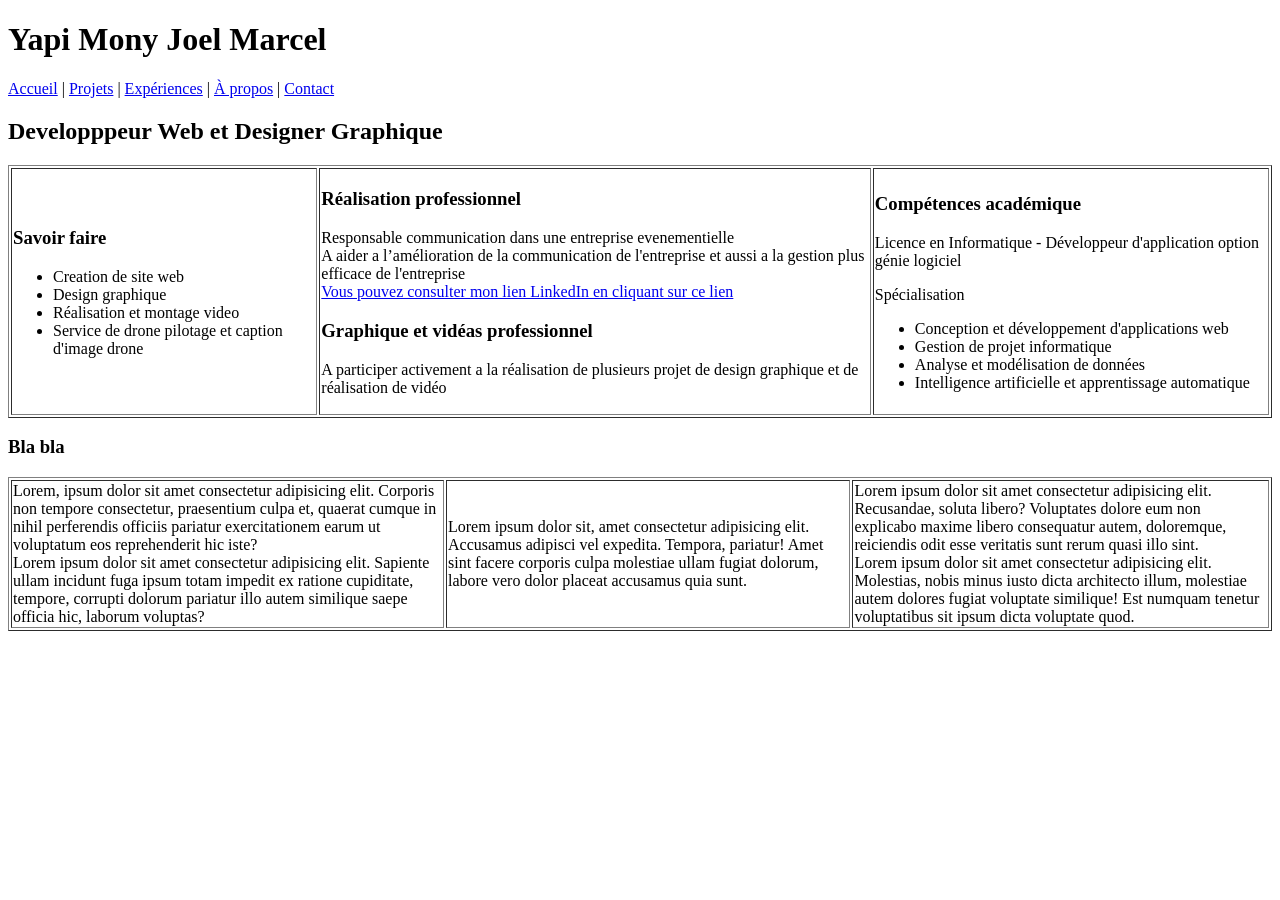
==== index.html @ 5813b019 "Add files via upload" ====
<!DOCTYPE html>
<html lang="en">
<head>
    <meta charset="UTF-8">
    <meta name="viewport" content="width=device-width, initial-scale=1.0">
    <title>Portfolio</title>
</head>
<body>

    <!-- En-tête du portfolio -->
    <header>
        <h1>Yapi Mony Joel Marcel</h1>
        <p> 
            <a href="index.html">Accueil</a> | 
            <a href="Projet.html">Projets</a> | 
            <a href="Expériences.html">Expériences</a> | 
            <a href="Apropos.html">À propos</a> | 
            <a href="Contact.html">Contact</a> 
        </p>
    </header>

    <!-- Section titre du poste -->
    <h2>
        Developppeur Web et Designer Graphique
    </h2>

    <!-- Section de présentation (Sous forme de tableau) --> 
     <table border="1" width="100%">
        <tr>
            <td>
                <h3>Savoir faire</h3>
                <ul>
                    <li>Creation de site web</li>
                    <li>Design graphique</li>
                    <li>Réalisation et montage video</li>
                    <li>Service de drone pilotage et caption d'image drone</li>
                </ul>
            </td>

            <td>
                <h3>Réalisation professionnel</h3>
                    <p>Responsable communication dans une entreprise evenementielle <br>
                    A aider a l’amélioration de la communication de l'entreprise et aussi a la gestion plus efficace de l'entreprise<br>
                    <a href="https://www.linkedin.com/in/yapi-mony-joel-marcel" target="_blank">Vous pouvez consulter mon lien LinkedIn en cliquant sur ce lien</a>
                    </p>
                <h3>Graphique et vidéas professionnel</h3>
                    <p>
                        A participer activement a la réalisation de plusieurs projet de design graphique et de réalisation de vidéo<br>
                    </p>
            </td>

            <td>
                <h3>Compétences académique</h3>
                <p>Licence en Informatique - Développeur d'application option génie logiciel</p>
                <p>Spécialisation</p> 

                <ul>
                    <li>Conception et développement d'applications web</li>
                    <li>Gestion de projet informatique</li>
                    <li>Analyse et modélisation de données</li>
                    <li>Intelligence artificielle et apprentissage automatique</li>
                </ul>
            </td>
        </tr>
     </table>

     <h3>Bla bla</h3>
     <table border="1" width="100%">
        <tr>
            <td>
                Lorem, ipsum dolor sit amet consectetur adipisicing elit. Corporis non tempore consectetur, praesentium culpa et, quaerat cumque in nihil perferendis officiis pariatur exercitationem earum ut voluptatum eos reprehenderit hic iste? 
                <br>
                Lorem ipsum dolor sit amet consectetur adipisicing elit. Sapiente ullam incidunt fuga ipsum totam impedit ex ratione cupiditate, tempore, corrupti dolorum pariatur illo autem similique saepe officia hic, laborum voluptas?
            </td>

            <td>
                Lorem ipsum dolor sit, amet consectetur adipisicing elit. Accusamus adipisci vel expedita. Tempora, pariatur! Amet sint facere corporis culpa molestiae ullam fugiat dolorum, labore vero dolor placeat accusamus quia sunt.
            </td>

            <td>
                Lorem ipsum dolor sit amet consectetur adipisicing elit. Recusandae, soluta libero? Voluptates dolore eum non explicabo maxime libero consequatur autem, doloremque, reiciendis odit esse veritatis sunt rerum quasi illo sint. 
                <br>
                Lorem ipsum dolor sit amet consectetur adipisicing elit. Molestias, nobis minus iusto dicta architecto illum, molestiae autem dolores fugiat voluptate similique! Est numquam tenetur voluptatibus sit ipsum dicta voluptate quod.
            </td>
        </tr>
     </table>
</body>
</html>
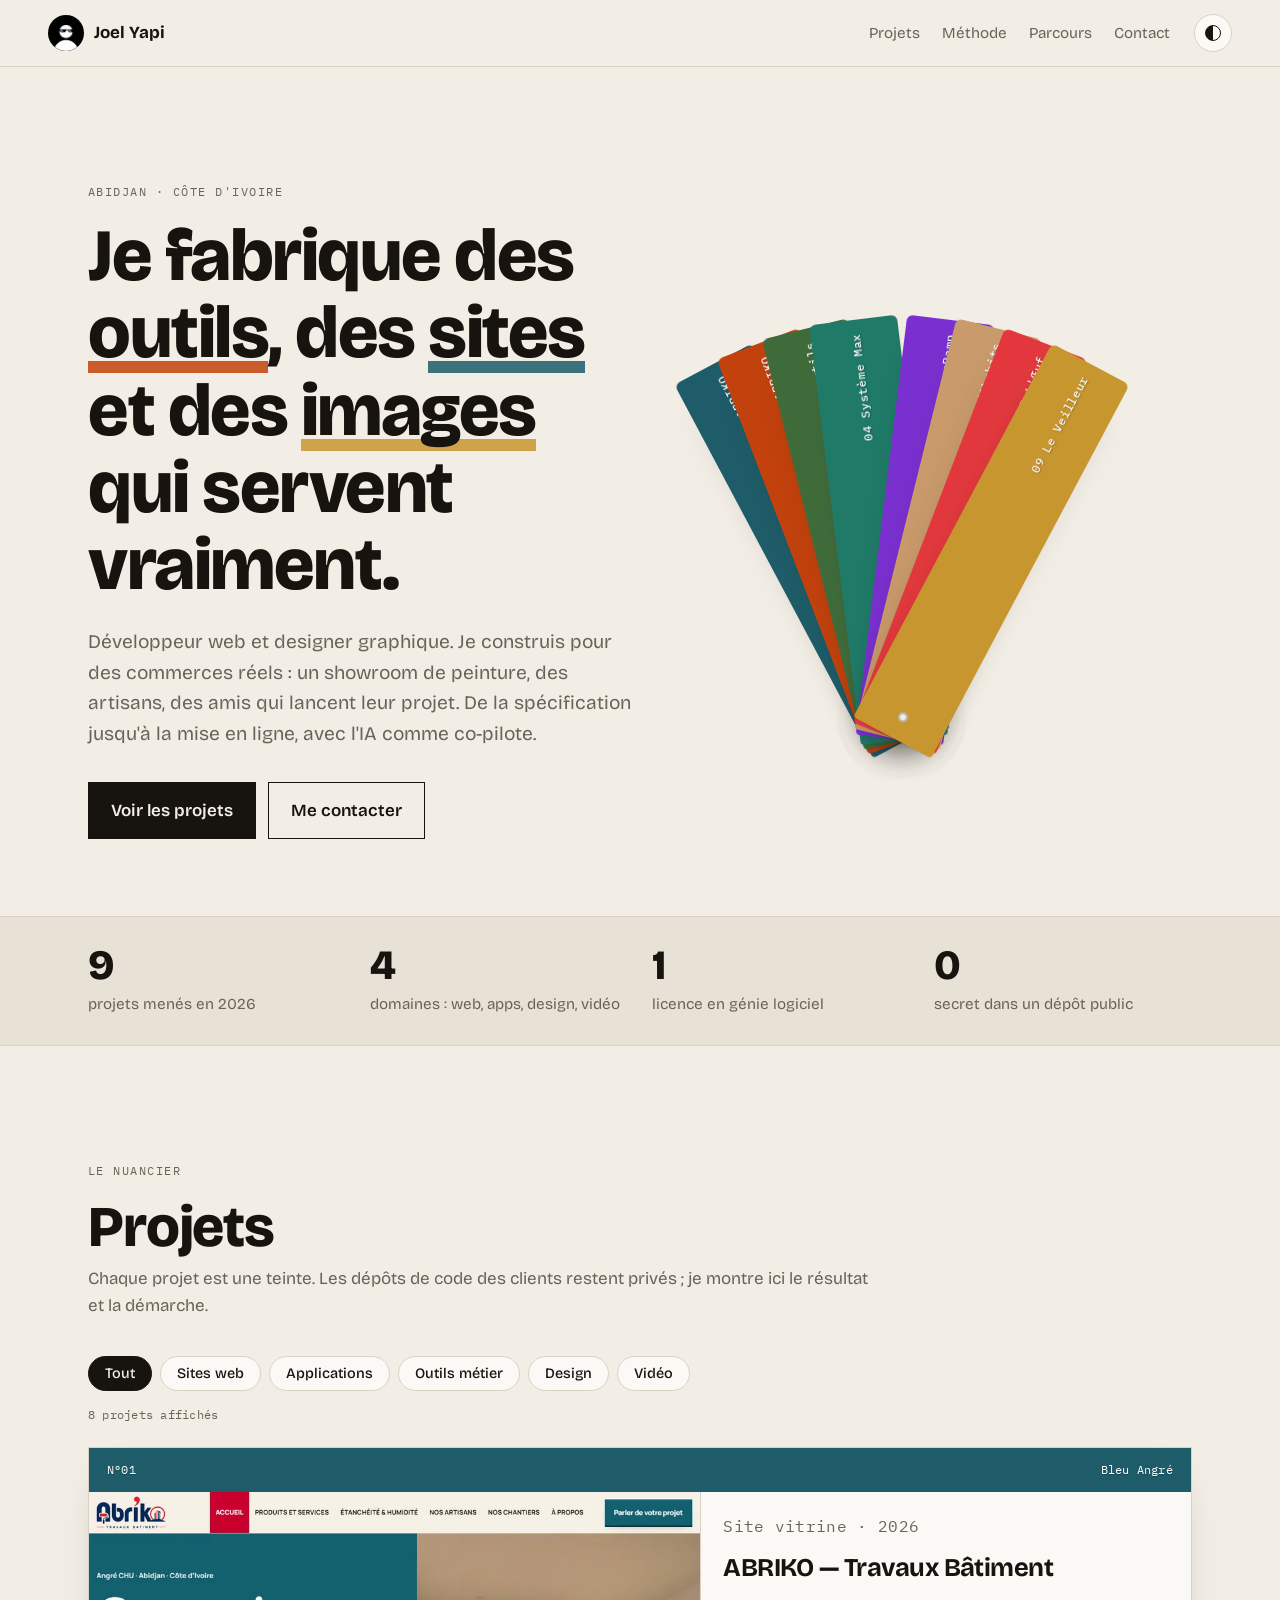
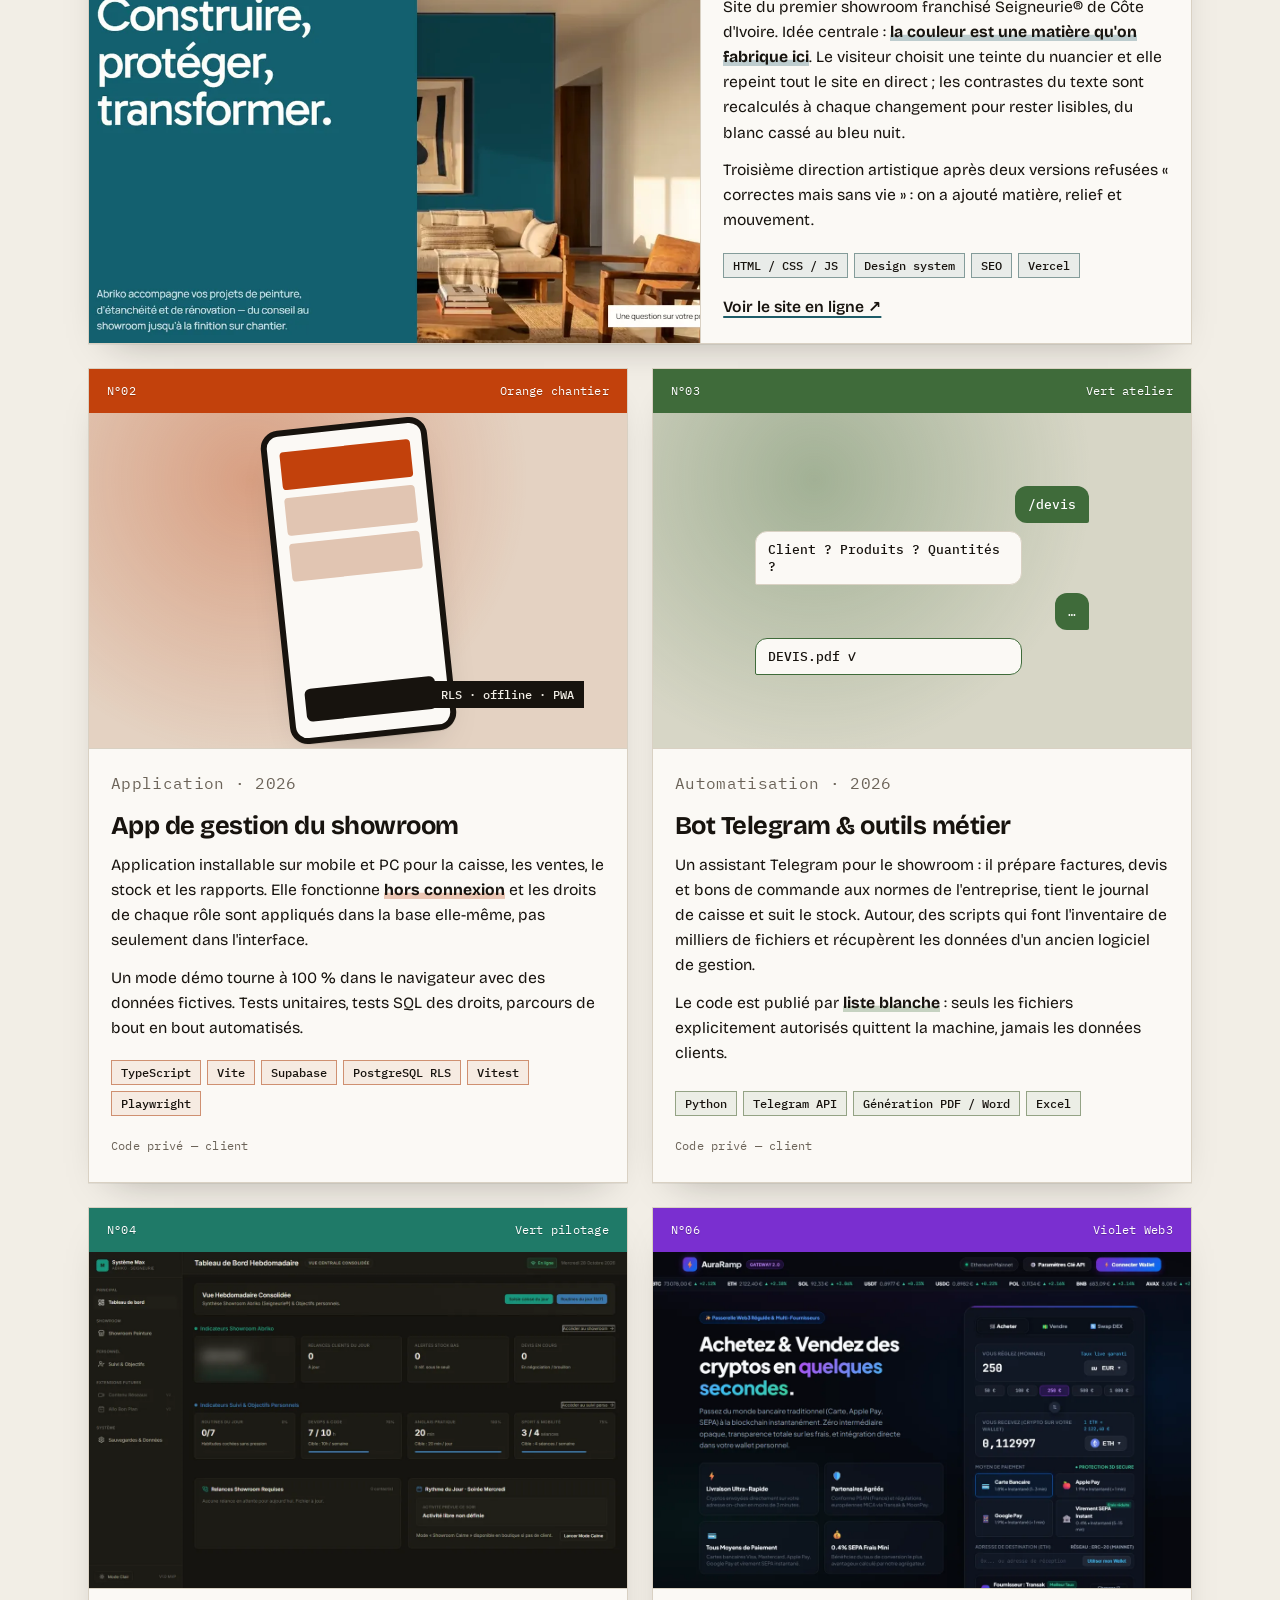
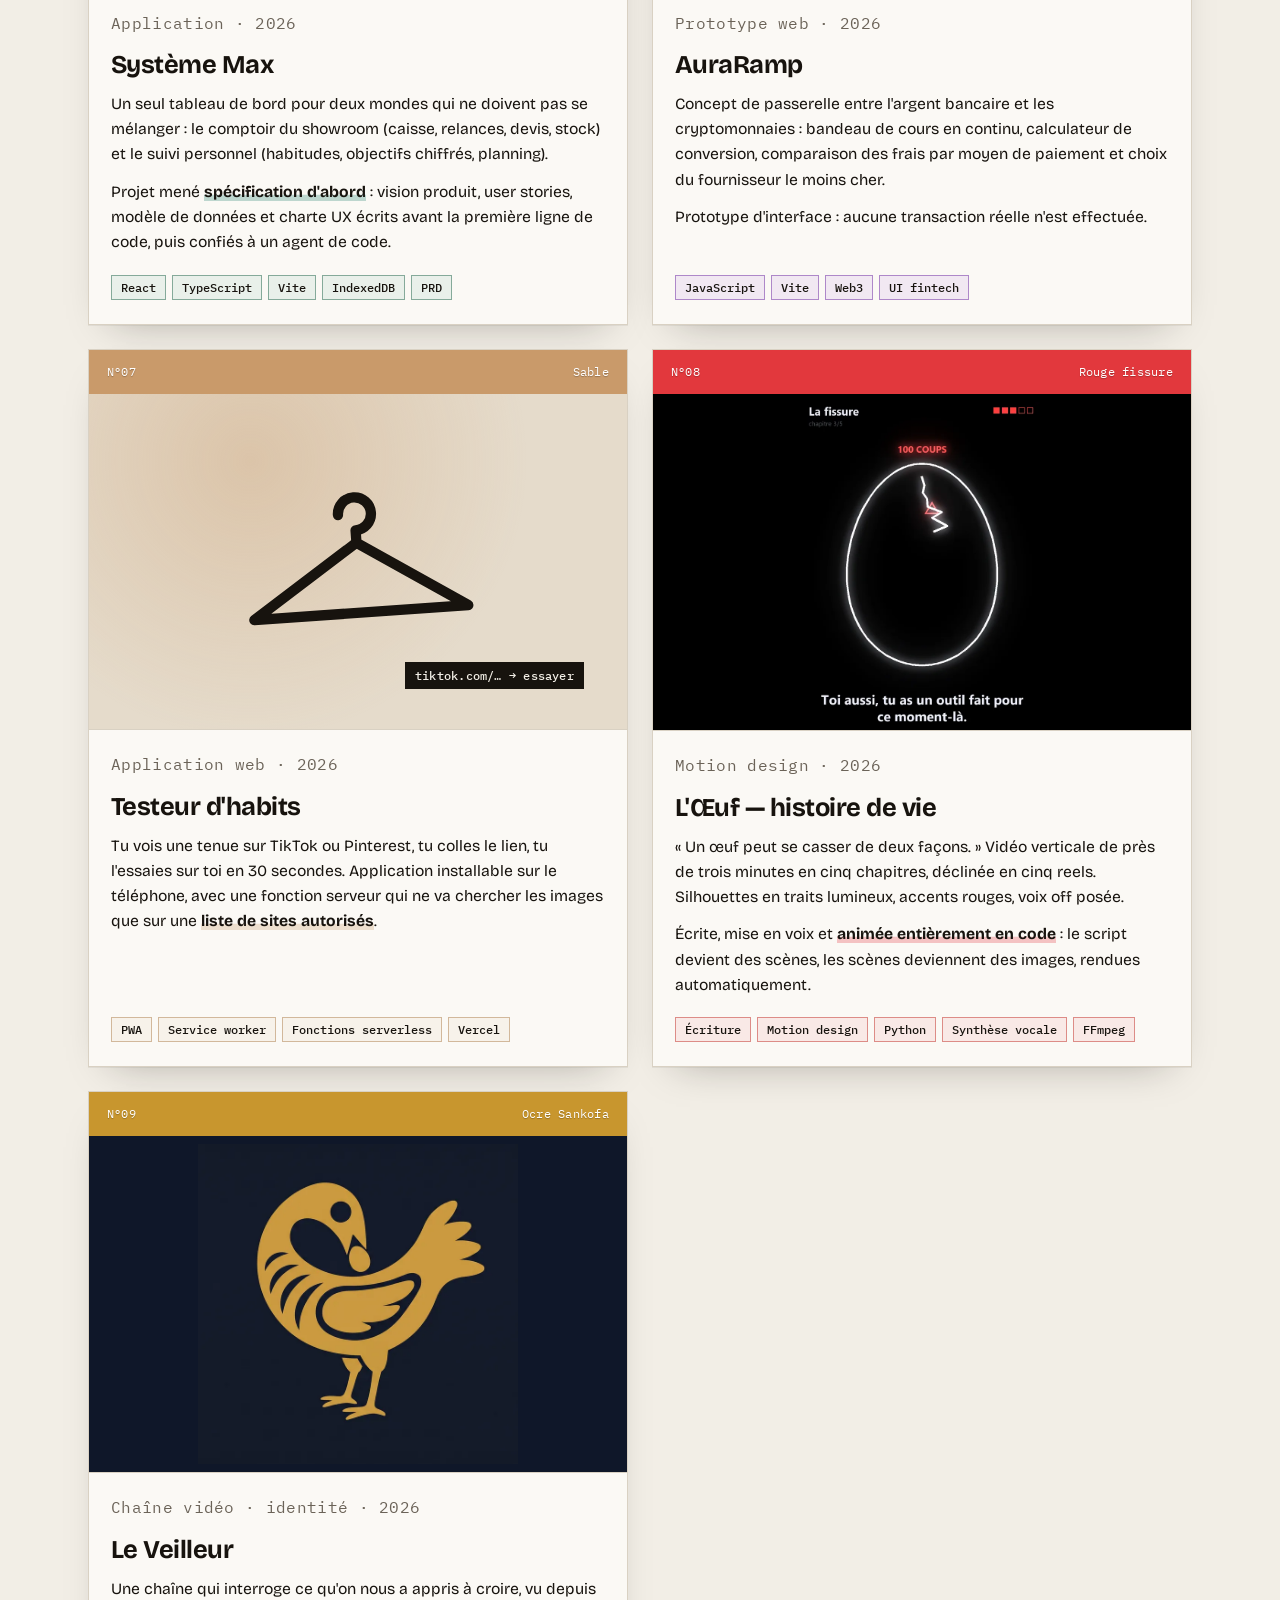
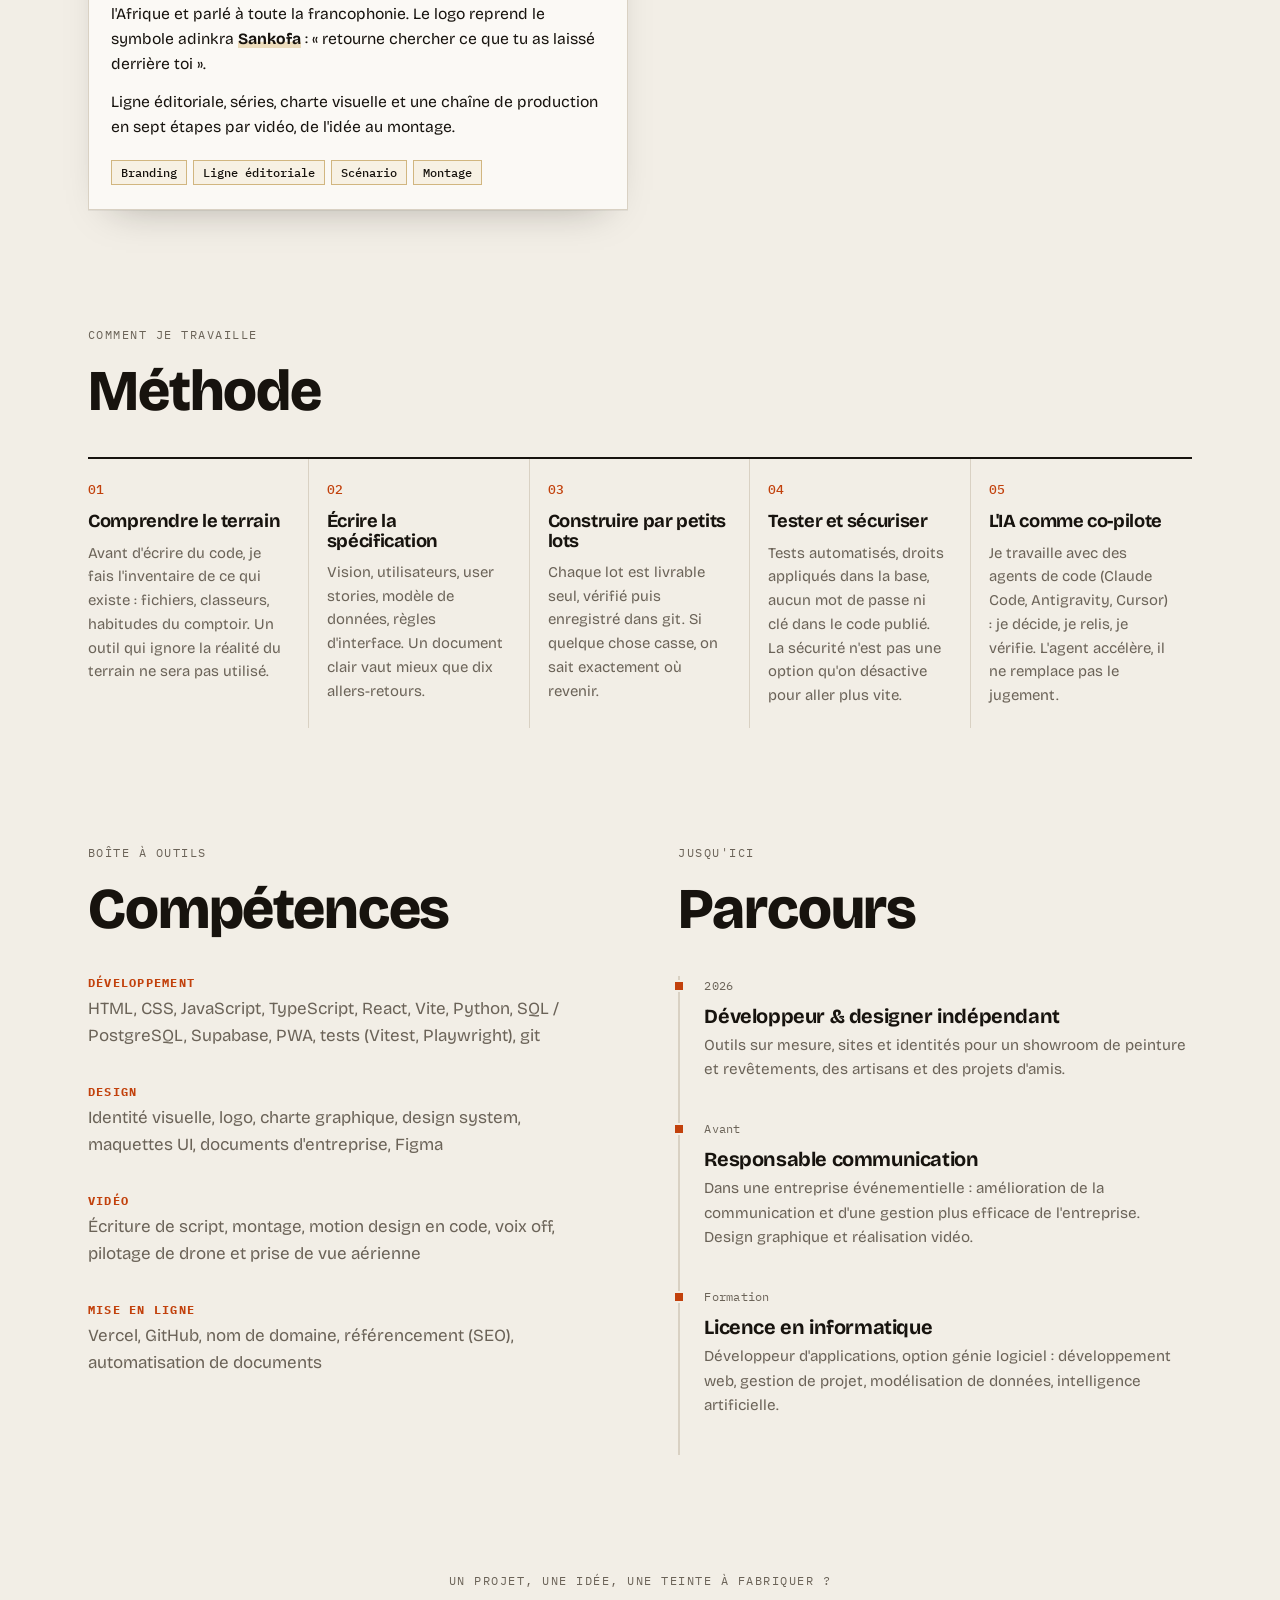
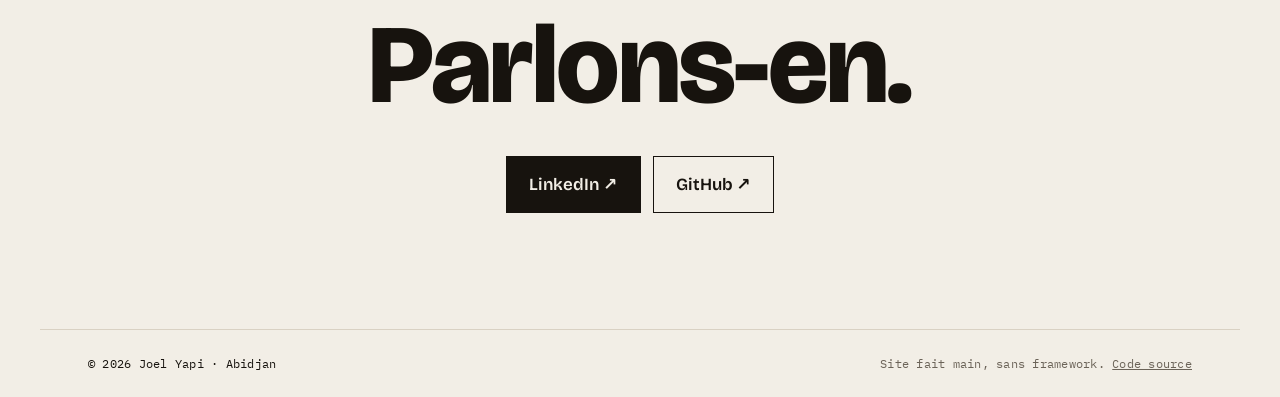
==== commit bbfe09cb: "Refonte du portfolio en nuancier de projets Remplace les cinq pages par un site d'une page : neuf pr" ====
--- a/index.html
+++ b/index.html
@@ -1,88 +1,313 @@
-<!DOCTYPE html>
-<html lang="en">
-<head>
-    <meta charset="UTF-8">
-    <meta name="viewport" content="width=device-width, initial-scale=1.0">
-    <title>Portfolio</title>
-</head>
-<body>
-
-    <!-- En-tête du portfolio -->
-    <header>
-        <h1>Yapi Mony Joel Marcel</h1>
-        <p> 
-            <a href="index.html">Accueil</a> | 
-            <a href="Projet.html">Projets</a> | 
-            <a href="Expériences.html">Expériences</a> | 
-            <a href="Apropos.html">À propos</a> | 
-            <a href="Contact.html">Contact</a> 
-        </p>
-    </header>
-
-    <!-- Section titre du poste -->
-    <h2>
-        Developppeur Web et Designer Graphique
-    </h2>
-
-    <!-- Section de présentation (Sous forme de tableau) --> 
-     <table border="1" width="100%">
-        <tr>
-            <td>
-                <h3>Savoir faire</h3>
-                <ul>
-                    <li>Creation de site web</li>
-                    <li>Design graphique</li>
-                    <li>Réalisation et montage video</li>
-                    <li>Service de drone pilotage et caption d'image drone</li>
-                </ul>
-            </td>
-
-            <td>
-                <h3>Réalisation professionnel</h3>
-                    <p>Responsable communication dans une entreprise evenementielle <br>
-                    A aider a l’amélioration de la communication de l'entreprise et aussi a la gestion plus efficace de l'entreprise<br>
-                    <a href="https://www.linkedin.com/in/yapi-mony-joel-marcel" target="_blank">Vous pouvez consulter mon lien LinkedIn en cliquant sur ce lien</a>
-                    </p>
-                <h3>Graphique et vidéas professionnel</h3>
-                    <p>
-                        A participer activement a la réalisation de plusieurs projet de design graphique et de réalisation de vidéo<br>
-                    </p>
-            </td>
-
-            <td>
-                <h3>Compétences académique</h3>
-                <p>Licence en Informatique - Développeur d'application option génie logiciel</p>
-                <p>Spécialisation</p> 
-
-                <ul>
-                    <li>Conception et développement d'applications web</li>
-                    <li>Gestion de projet informatique</li>
-                    <li>Analyse et modélisation de données</li>
-                    <li>Intelligence artificielle et apprentissage automatique</li>
-                </ul>
-            </td>
-        </tr>
-     </table>
-
-     <h3>Bla bla</h3>
-     <table border="1" width="100%">
-        <tr>
-            <td>
-                Lorem, ipsum dolor sit amet consectetur adipisicing elit. Corporis non tempore consectetur, praesentium culpa et, quaerat cumque in nihil perferendis officiis pariatur exercitationem earum ut voluptatum eos reprehenderit hic iste? 
-                <br>
-                Lorem ipsum dolor sit amet consectetur adipisicing elit. Sapiente ullam incidunt fuga ipsum totam impedit ex ratione cupiditate, tempore, corrupti dolorum pariatur illo autem similique saepe officia hic, laborum voluptas?
-            </td>
-
-            <td>
-                Lorem ipsum dolor sit, amet consectetur adipisicing elit. Accusamus adipisci vel expedita. Tempora, pariatur! Amet sint facere corporis culpa molestiae ullam fugiat dolorum, labore vero dolor placeat accusamus quia sunt.
-            </td>
-
-            <td>
-                Lorem ipsum dolor sit amet consectetur adipisicing elit. Recusandae, soluta libero? Voluptates dolore eum non explicabo maxime libero consequatur autem, doloremque, reiciendis odit esse veritatis sunt rerum quasi illo sint. 
-                <br>
-                Lorem ipsum dolor sit amet consectetur adipisicing elit. Molestias, nobis minus iusto dicta architecto illum, molestiae autem dolores fugiat voluptate similique! Est numquam tenetur voluptatibus sit ipsum dicta voluptate quod.
-            </td>
-        </tr>
-     </table>
-</body>
-</html>+<!doctype html>
+<html lang="fr">
+<head>
+<meta charset="utf-8">
+<meta name="viewport" content="width=device-width, initial-scale=1, viewport-fit=cover">
+<title>Joel Yapi — Développeur web & designer</title>
+<meta name="description" content="Portfolio de Joel Yapi, développeur web et designer graphique à Abidjan : sites, applications de gestion, outils métier, identités visuelles et vidéos.">
+<meta property="og:title" content="Joel Yapi — Développeur web & designer">
+<meta property="og:description" content="Sites, applications, outils métier, identités visuelles et vidéos. Abidjan, Côte d'Ivoire.">
+<meta property="og:image" content="assets/img/abriko-site.webp">
+<meta name="theme-color" content="#f2eee6">
+<link rel="icon" href="assets/favicon.svg" type="image/svg+xml">
+<link rel="preconnect" href="https://fonts.googleapis.com">
+<link rel="preconnect" href="https://fonts.gstatic.com" crossorigin>
+<link href="https://fonts.googleapis.com/css2?family=Bricolage+Grotesque:opsz,wght@12..96,400;12..96,500;12..96,700;12..96,800&family=IBM+Plex+Mono:wght@400;500&display=swap" rel="stylesheet">
+<link rel="stylesheet" href="style.css">
+<script>
+  // Applique le thème avant le premier rendu pour éviter un flash de couleur.
+  try { const t = localStorage.getItem("theme"); if (t) document.documentElement.dataset.theme = t; } catch (e) {}
+</script>
+</head>
+<body>
+
+<a class="skip" href="#projets">Aller aux projets</a>
+
+<header class="top">
+  <a class="brand" href="#accueil" aria-label="Accueil">
+    <img src="assets/img/avatar.webp" alt="" width="36" height="36">
+    <span>Joel Yapi</span>
+  </a>
+  <nav aria-label="Navigation principale">
+    <a href="#projets">Projets</a>
+    <a href="#methode">Méthode</a>
+    <a href="#parcours">Parcours</a>
+    <a href="#contact">Contact</a>
+  </nav>
+  <button class="theme" type="button" aria-label="Changer de thème" title="Clair / sombre">
+    <span aria-hidden="true"></span>
+  </button>
+</header>
+
+<main>
+
+<!-- ============ ACCUEIL ============ -->
+<section id="accueil" class="hero">
+  <div class="hero-text">
+    <p class="kicker mono">Abidjan · Côte d'Ivoire</p>
+    <h1>Je fabrique des <em>outils</em>, des <em>sites</em> et des <em>images</em> qui servent vraiment.</h1>
+    <p class="lead">Développeur web et designer graphique. Je construis pour des commerces réels : un showroom de peinture, des artisans, des amis qui lancent leur projet. De la spécification jusqu'à la mise en ligne, avec l'IA comme co-pilote.</p>
+    <div class="cta">
+      <a class="btn" href="#projets">Voir les projets</a>
+      <a class="btn ghost" href="#contact">Me contacter</a>
+    </div>
+  </div>
+
+  <!-- Le nuancier : une lame par projet, chacune mène à sa fiche -->
+  <div class="fan" aria-label="Nuancier des projets">
+    <a href="#p-abriko-site"  style="--c:#1d5c68;--i:0"><span>01 Site ABRIKO</span></a>
+    <a href="#p-abriko-app"   style="--c:#c2410c;--i:1"><span>02 App ABRIKO</span></a>
+    <a href="#p-bot"          style="--c:#3f6b3a;--i:2"><span>03 Bot & outils</span></a>
+    <a href="#p-max"          style="--c:#1f7a68;--i:3"><span>04 Système Max</span></a>
+    <a href="#p-auraramp"     style="--c:#7a2fd0;--i:5"><span>06 AuraRamp</span></a>
+    <a href="#p-testeur"      style="--c:#c99a6a;--i:6"><span>07 Testeur d'habits</span></a>
+    <a href="#p-oeuf"         style="--c:#e2383d;--i:7"><span>08 L'Œuf</span></a>
+    <a href="#p-veilleur"     style="--c:#c8962e;--i:8"><span>09 Le Veilleur</span></a>
+  </div>
+</section>
+
+<section class="band" aria-label="En bref">
+  <dl>
+    <div><dt>9</dt><dd>projets menés en 2026</dd></div>
+    <div><dt>4</dt><dd>domaines : web, apps, design, vidéo</dd></div>
+    <div><dt>1</dt><dd>licence en génie logiciel</dd></div>
+    <div><dt>0</dt><dd>secret dans un dépôt public</dd></div>
+  </dl>
+</section>
+
+<!-- ============ PROJETS ============ -->
+<section id="projets" class="section">
+  <header class="section-head">
+    <p class="mono kicker">Le nuancier</p>
+    <h2>Projets</h2>
+    <p class="muted">Chaque projet est une teinte. Les dépôts de code des clients restent privés ; je montre ici le résultat et la démarche.</p>
+  </header>
+
+  <div class="filters" role="group" aria-label="Filtrer les projets">
+    <button type="button" class="chip" data-filter="tout" aria-pressed="true">Tout</button>
+    <button type="button" class="chip" data-filter="web" aria-pressed="false">Sites web</button>
+    <button type="button" class="chip" data-filter="app" aria-pressed="false">Applications</button>
+    <button type="button" class="chip" data-filter="outil" aria-pressed="false">Outils métier</button>
+    <button type="button" class="chip" data-filter="design" aria-pressed="false">Design</button>
+    <button type="button" class="chip" data-filter="video" aria-pressed="false">Vidéo</button>
+  </div>
+  <p class="count mono" aria-live="polite"></p>
+
+  <div class="grid">
+
+    <article class="card wide" id="p-abriko-site" data-cat="web design" style="--c:#1d5c68">
+      <div class="swatch"><span class="mono">N°01</span><span class="mono">Bleu Angré</span></div>
+      <figure class="shot"><img src="assets/img/abriko-site.webp" alt="Page d'accueil du site ABRIKO : « Construire, protéger, transformer. »" loading="lazy" width="1200" height="717"></figure>
+      <div class="body">
+        <p class="meta mono">Site vitrine · 2026</p>
+        <h3>ABRIKO — Travaux Bâtiment</h3>
+        <p>Site du premier showroom franchisé Seigneurie® de Côte d'Ivoire. Idée centrale : <strong>la couleur est une matière qu'on fabrique ici</strong>. Le visiteur choisit une teinte du nuancier et elle repeint tout le site en direct ; les contrastes du texte sont recalculés à chaque changement pour rester lisibles, du blanc cassé au bleu nuit.</p>
+        <p>Troisième direction artistique après deux versions refusées « correctes mais sans vie » : on a ajouté matière, relief et mouvement.</p>
+        <ul class="tags"><li>HTML / CSS / JS</li><li>Design system</li><li>SEO</li><li>Vercel</li></ul>
+        <p class="links"><a href="https://abriko-site.vercel.app" target="_blank" rel="noopener">Voir le site en ligne ↗</a></p>
+      </div>
+    </article>
+
+    <article class="card" id="p-abriko-app" data-cat="app outil" style="--c:#c2410c">
+      <div class="swatch"><span class="mono">N°02</span><span class="mono">Orange chantier</span></div>
+      <div class="art art-app" aria-hidden="true">
+        <div class="phone"><i></i><i></i><i></i><b></b></div>
+        <code>RLS · offline · PWA</code>
+      </div>
+      <div class="body">
+        <p class="meta mono">Application · 2026</p>
+        <h3>App de gestion du showroom</h3>
+        <p>Application installable sur mobile et PC pour la caisse, les ventes, le stock et les rapports. Elle fonctionne <strong>hors connexion</strong> et les droits de chaque rôle sont appliqués dans la base elle-même, pas seulement dans l'interface.</p>
+        <p>Un mode démo tourne à 100 % dans le navigateur avec des données fictives. Tests unitaires, tests SQL des droits, parcours de bout en bout automatisés.</p>
+        <ul class="tags"><li>TypeScript</li><li>Vite</li><li>Supabase</li><li>PostgreSQL RLS</li><li>Vitest</li><li>Playwright</li></ul>
+        <p class="links"><span class="private mono">Code privé — client</span></p>
+      </div>
+    </article>
+
+    <article class="card" id="p-bot" data-cat="outil" style="--c:#3f6b3a">
+      <div class="swatch"><span class="mono">N°03</span><span class="mono">Vert atelier</span></div>
+      <div class="art art-bot" aria-hidden="true">
+        <div class="chat">
+          <p class="me">/devis</p>
+          <p>Client ? Produits ? Quantités ?</p>
+          <p class="me">…</p>
+          <p class="doc">DEVIS.pdf ✓</p>
+        </div>
+      </div>
+      <div class="body">
+        <p class="meta mono">Automatisation · 2026</p>
+        <h3>Bot Telegram & outils métier</h3>
+        <p>Un assistant Telegram pour le showroom : il prépare factures, devis et bons de commande aux normes de l'entreprise, tient le journal de caisse et suit le stock. Autour, des scripts qui font l'inventaire de milliers de fichiers et récupèrent les données d'un ancien logiciel de gestion.</p>
+        <p>Le code est publié par <strong>liste blanche</strong> : seuls les fichiers explicitement autorisés quittent la machine, jamais les données clients.</p>
+        <ul class="tags"><li>Python</li><li>Telegram API</li><li>Génération PDF / Word</li><li>Excel</li></ul>
+        <p class="links"><span class="private mono">Code privé — client</span></p>
+      </div>
+    </article>
+
+    <article class="card" id="p-max" data-cat="app" style="--c:#1f7a68">
+      <div class="swatch"><span class="mono">N°04</span><span class="mono">Vert pilotage</span></div>
+      <figure class="shot"><img src="assets/img/systeme-max.webp" alt="Tableau de bord de Système Max : indicateurs du showroom et objectifs personnels" loading="lazy" width="1200" height="750"></figure>
+      <div class="body">
+        <p class="meta mono">Application · 2026</p>
+        <h3>Système Max</h3>
+        <p>Un seul tableau de bord pour deux mondes qui ne doivent pas se mélanger : le comptoir du showroom (caisse, relances, devis, stock) et le suivi personnel (habitudes, objectifs chiffrés, planning).</p>
+        <p>Projet mené <strong>spécification d'abord</strong> : vision produit, user stories, modèle de données et charte UX écrits avant la première ligne de code, puis confiés à un agent de code.</p>
+        <ul class="tags"><li>React</li><li>TypeScript</li><li>Vite</li><li>IndexedDB</li><li>PRD</li></ul>
+      </div>
+    </article>
+
+
+    <article class="card" id="p-auraramp" data-cat="web" style="--c:#7a2fd0">
+      <div class="swatch"><span class="mono">N°06</span><span class="mono">Violet Web3</span></div>
+      <figure class="shot"><img src="assets/img/auraramp.webp" alt="Interface d'AuraRamp : convertisseur euros vers crypto et moyens de paiement" loading="lazy" width="1200" height="750"></figure>
+      <div class="body">
+        <p class="meta mono">Prototype web · 2026</p>
+        <h3>AuraRamp</h3>
+        <p>Concept de passerelle entre l'argent bancaire et les cryptomonnaies : bandeau de cours en continu, calculateur de conversion, comparaison des frais par moyen de paiement et choix du fournisseur le moins cher.</p>
+        <p>Prototype d'interface : aucune transaction réelle n'est effectuée.</p>
+        <ul class="tags"><li>JavaScript</li><li>Vite</li><li>Web3</li><li>UI fintech</li></ul>
+      </div>
+    </article>
+
+    <article class="card" id="p-testeur" data-cat="app web" style="--c:#c99a6a">
+      <div class="swatch"><span class="mono">N°07</span><span class="mono">Sable</span></div>
+      <div class="art art-testeur" aria-hidden="true">
+        <svg class="hanger" viewBox="0 0 120 70"><path d="M60 26v-6a8 8 0 1 0-8-8M60 26 8 60h104z"/></svg>
+        <div class="link mono">tiktok.com/… → essayer</div>
+      </div>
+      <div class="body">
+        <p class="meta mono">Application web · 2026</p>
+        <h3>Testeur d'habits</h3>
+        <p>Tu vois une tenue sur TikTok ou Pinterest, tu colles le lien, tu l'essaies sur toi en 30 secondes. Application installable sur le téléphone, avec une fonction serveur qui ne va chercher les images que sur une <strong>liste de sites autorisés</strong>.</p>
+        <ul class="tags"><li>PWA</li><li>Service worker</li><li>Fonctions serverless</li><li>Vercel</li></ul>
+      </div>
+    </article>
+
+    <article class="card" id="p-oeuf" data-cat="video" style="--c:#e2383d">
+      <div class="swatch"><span class="mono">N°08</span><span class="mono">Rouge fissure</span></div>
+      <figure class="shot tall dark"><img src="assets/img/oeuf.webp" alt="Image de la vidéo L'Œuf : un œuf lumineux fissuré, « 100 coups »" loading="lazy" width="700" height="843"></figure>
+      <div class="body">
+        <p class="meta mono">Motion design · 2026</p>
+        <h3>L'Œuf — histoire de vie</h3>
+        <p>« Un œuf peut se casser de deux façons. » Vidéo verticale de près de trois minutes en cinq chapitres, déclinée en cinq reels. Silhouettes en traits lumineux, accents rouges, voix off posée.</p>
+        <p>Écrite, mise en voix et <strong>animée entièrement en code</strong> : le script devient des scènes, les scènes deviennent des images, rendues automatiquement.</p>
+        <ul class="tags"><li>Écriture</li><li>Motion design</li><li>Python</li><li>Synthèse vocale</li><li>FFmpeg</li></ul>
+      </div>
+    </article>
+
+    <article class="card" id="p-veilleur" data-cat="video design" style="--c:#c8962e">
+      <div class="swatch"><span class="mono">N°09</span><span class="mono">Ocre Sankofa</span></div>
+      <figure class="shot tall night"><img src="assets/img/veilleur.webp" alt="Logo de la chaîne Le Veilleur : l'oiseau Sankofa ocre sur fond nuit" loading="lazy" width="700" height="700"></figure>
+      <div class="body">
+        <p class="meta mono">Chaîne vidéo · identité · 2026</p>
+        <h3>Le Veilleur</h3>
+        <p>Une chaîne qui interroge ce qu'on nous a appris à croire, vu depuis l'Afrique et parlé à toute la francophonie. Le logo reprend le symbole adinkra <strong>Sankofa</strong> : « retourne chercher ce que tu as laissé derrière toi ».</p>
+        <p>Ligne éditoriale, séries, charte visuelle et une chaîne de production en sept étapes par vidéo, de l'idée au montage.</p>
+        <ul class="tags"><li>Branding</li><li>Ligne éditoriale</li><li>Scénario</li><li>Montage</li></ul>
+      </div>
+    </article>
+
+  </div>
+</section>
+
+<!-- ============ MÉTHODE ============ -->
+<section id="methode" class="section">
+  <header class="section-head">
+    <p class="mono kicker">Comment je travaille</p>
+    <h2>Méthode</h2>
+  </header>
+  <ol class="steps">
+    <li>
+      <h3>Comprendre le terrain</h3>
+      <p>Avant d'écrire du code, je fais l'inventaire de ce qui existe : fichiers, classeurs, habitudes du comptoir. Un outil qui ignore la réalité du terrain ne sera pas utilisé.</p>
+    </li>
+    <li>
+      <h3>Écrire la spécification</h3>
+      <p>Vision, utilisateurs, user stories, modèle de données, règles d'interface. Un document clair vaut mieux que dix allers-retours.</p>
+    </li>
+    <li>
+      <h3>Construire par petits lots</h3>
+      <p>Chaque lot est livrable seul, vérifié puis enregistré dans git. Si quelque chose casse, on sait exactement où revenir.</p>
+    </li>
+    <li>
+      <h3>Tester et sécuriser</h3>
+      <p>Tests automatisés, droits appliqués dans la base, aucun mot de passe ni clé dans le code publié. La sécurité n'est pas une option qu'on désactive pour aller plus vite.</p>
+    </li>
+    <li>
+      <h3>L'IA comme co-pilote</h3>
+      <p>Je travaille avec des agents de code (Claude Code, Antigravity, Cursor) : je décide, je relis, je vérifie. L'agent accélère, il ne remplace pas le jugement.</p>
+    </li>
+  </ol>
+</section>
+
+<!-- ============ COMPÉTENCES & PARCOURS ============ -->
+<section id="parcours" class="section split">
+  <div>
+    <header class="section-head">
+      <p class="mono kicker">Boîte à outils</p>
+      <h2>Compétences</h2>
+    </header>
+    <div class="skills">
+      <div>
+        <h3 class="mono">Développement</h3>
+        <p>HTML, CSS, JavaScript, TypeScript, React, Vite, Python, SQL / PostgreSQL, Supabase, PWA, tests (Vitest, Playwright), git</p>
+      </div>
+      <div>
+        <h3 class="mono">Design</h3>
+        <p>Identité visuelle, logo, charte graphique, design system, maquettes UI, documents d'entreprise, Figma</p>
+      </div>
+      <div>
+        <h3 class="mono">Vidéo</h3>
+        <p>Écriture de script, montage, motion design en code, voix off, pilotage de drone et prise de vue aérienne</p>
+      </div>
+      <div>
+        <h3 class="mono">Mise en ligne</h3>
+        <p>Vercel, GitHub, nom de domaine, référencement (SEO), automatisation de documents</p>
+      </div>
+    </div>
+  </div>
+  <div>
+    <header class="section-head">
+      <p class="mono kicker">Jusqu'ici</p>
+      <h2>Parcours</h2>
+    </header>
+    <ol class="timeline">
+      <li>
+        <p class="mono meta">2026</p>
+        <h3>Développeur & designer indépendant</h3>
+        <p>Outils sur mesure, sites et identités pour un showroom de peinture et revêtements, des artisans et des projets d'amis.</p>
+      </li>
+      <li>
+        <p class="mono meta">Avant</p>
+        <h3>Responsable communication</h3>
+        <p>Dans une entreprise événementielle : amélioration de la communication et d'une gestion plus efficace de l'entreprise. Design graphique et réalisation vidéo.</p>
+      </li>
+      <li>
+        <p class="mono meta">Formation</p>
+        <h3>Licence en informatique</h3>
+        <p>Développeur d'applications, option génie logiciel : développement web, gestion de projet, modélisation de données, intelligence artificielle.</p>
+      </li>
+    </ol>
+  </div>
+</section>
+
+<!-- ============ CONTACT ============ -->
+<section id="contact" class="section contact">
+  <p class="mono kicker">Un projet, une idée, une teinte à fabriquer ?</p>
+  <h2>Parlons-en.</h2>
+  <div class="cta">
+    <a class="btn" href="https://www.linkedin.com/in/yapi-mony-joel-marcel" target="_blank" rel="noopener">LinkedIn ↗</a>
+    <a class="btn ghost" href="https://github.com/Blackout67" target="_blank" rel="noopener">GitHub ↗</a>
+  </div>
+</section>
+
+</main>
+
+<footer class="foot">
+  <p class="mono">© 2026 Joel Yapi · Abidjan</p>
+  <p class="mono muted">Site fait main, sans framework. <a href="https://github.com/Blackout67/Portfolio-HTML">Code source</a></p>
+</footer>
+
+<script src="script.js"></script>
+</body>
+</html>
--- a/style.css
+++ b/style.css
@@ -0,0 +1,303 @@
+/* ==========================================================
+   Portfolio Joel Yapi — « Le nuancier »
+   Chaque projet porte sa teinte dans la variable --c.
+   ========================================================== */
+
+:root {
+  --paper: #f2eee6;
+  --paper-2: #e8e2d6;
+  --card: #fbf9f5;
+  --ink: #17130e;
+  --muted: #6b6358;
+  --line: #d9d1c3;
+  --accent: #c2410c;
+  --shadow: 0 1px 0 rgba(23, 19, 14, .06), 0 18px 40px -24px rgba(23, 19, 14, .35);
+  --display: "Bricolage Grotesque", "Segoe UI", system-ui, sans-serif;
+  --mono: "IBM Plex Mono", ui-monospace, "Cascadia Mono", Consolas, monospace;
+  --gutter: clamp(16px, 4vw, 48px);
+  --max: 1200px;
+  color-scheme: light;
+}
+
+@media (prefers-color-scheme: dark) {
+  :root:not([data-theme="light"]) {
+    --paper: #13110e; --paper-2: #1c1914; --card: #1a1712; --ink: #f1ebe0;
+    --muted: #a39a8c; --line: #2e2921; --accent: #f07a3c;
+    --shadow: 0 1px 0 rgba(0,0,0,.4), 0 18px 40px -24px rgba(0,0,0,.8);
+    color-scheme: dark;
+  }
+}
+:root[data-theme="dark"] {
+  --paper: #13110e; --paper-2: #1c1914; --card: #1a1712; --ink: #f1ebe0;
+  --muted: #a39a8c; --line: #2e2921; --accent: #f07a3c;
+  --shadow: 0 1px 0 rgba(0,0,0,.4), 0 18px 40px -24px rgba(0,0,0,.8);
+  color-scheme: dark;
+}
+
+*, *::before, *::after { box-sizing: border-box; }
+html { scroll-behavior: smooth; scroll-padding-top: 80px; }
+body {
+  margin: 0;
+  background: var(--paper);
+  color: var(--ink);
+  font: 400 17px/1.6 var(--display);
+  -webkit-font-smoothing: antialiased;
+}
+img { max-width: 100%; height: auto; display: block; }
+a { color: inherit; }
+h1, h2, h3 { line-height: 1.05; margin: 0; letter-spacing: -.02em; }
+p { margin: 0 0 .8em; }
+.mono { font-family: var(--mono); font-size: .78rem; letter-spacing: .02em; }
+.muted { color: var(--muted); }
+.kicker { color: var(--muted); text-transform: uppercase; letter-spacing: .12em; margin-bottom: 1rem; }
+
+.skip { position: absolute; left: -999px; }
+.skip:focus { left: 16px; top: 16px; z-index: 99; background: var(--ink); color: var(--paper); padding: 8px 12px; }
+:focus-visible { outline: 2px solid var(--accent); outline-offset: 3px; }
+
+/* ---------- En-tête ---------- */
+.top {
+  position: sticky; top: env(safe-area-inset-top, 0px); z-index: 10;
+  display: flex; align-items: center; gap: 24px;
+  padding: 14px var(--gutter);
+  background: color-mix(in srgb, var(--paper) 82%, transparent);
+  backdrop-filter: blur(12px);
+  border-bottom: 1px solid var(--line);
+}
+.brand { display: flex; align-items: center; gap: 10px; text-decoration: none; font-weight: 700; }
+.brand img { border-radius: 50%; background: #000; }
+.top nav { display: flex; gap: 22px; margin-left: auto; }
+.top nav a { text-decoration: none; font-size: .95rem; color: var(--muted); transition: color .2s; }
+.top nav a:hover { color: var(--ink); }
+.theme {
+  width: 38px; height: 38px; border-radius: 50%;
+  border: 1px solid var(--line); background: var(--card); cursor: pointer;
+  display: grid; place-items: center;
+}
+.theme span {
+  width: 16px; height: 16px; border-radius: 50%;
+  background: linear-gradient(90deg, var(--ink) 50%, transparent 50%);
+  border: 1.5px solid var(--ink);
+}
+
+/* ---------- Accueil ---------- */
+.hero {
+  max-width: var(--max); margin: 0 auto;
+  padding: clamp(48px, 9vw, 120px) var(--gutter) clamp(40px, 6vw, 80px);
+  display: grid; grid-template-columns: 1.15fr 1fr; gap: clamp(32px, 6vw, 80px); align-items: center;
+}
+.hero h1 { font-size: clamp(2.4rem, 6vw, 4.6rem); font-weight: 800; }
+.hero h1 em { font-style: normal; position: relative; white-space: nowrap; }
+.hero h1 em::after {
+  content: ""; position: absolute; left: 0; right: 0; bottom: .06em; height: .16em;
+  background: var(--accent); opacity: .85; z-index: -1;
+  transform-origin: left; animation: stroke 1s .3s both cubic-bezier(.2,.8,.2,1);
+}
+.hero h1 em:nth-of-type(2)::after { background: #1d5c68; animation-delay: .5s; }
+.hero h1 em:nth-of-type(3)::after { background: #c8962e; animation-delay: .7s; }
+@keyframes stroke { from { transform: scaleX(0); } }
+.lead { font-size: clamp(1.05rem, 1.6vw, 1.2rem); color: var(--muted); max-width: 34em; margin-top: 1.4rem; }
+
+.cta { display: flex; flex-wrap: wrap; gap: 12px; margin-top: 2rem; }
+.btn {
+  display: inline-flex; align-items: center; padding: 14px 22px;
+  background: var(--ink); color: var(--paper); text-decoration: none; font-weight: 600;
+  border: 1.5px solid var(--ink); transition: transform .2s, background .2s;
+}
+.btn:hover { transform: translateY(-2px); }
+.btn.ghost { background: transparent; color: var(--ink); }
+
+/* Le nuancier en éventail : les lames pivotent depuis un même axe en bas à gauche */
+.fan { position: relative; height: clamp(320px, 42vw, 460px); }
+.fan a {
+  --angle: calc((var(--i) - 4) * 7deg);
+  position: absolute; left: 30%; bottom: 0;
+  width: clamp(64px, 8vw, 88px); height: 92%;
+  background: var(--c); border-radius: 6px 6px 4px 4px;
+  transform-origin: 50% 95%;
+  transform: rotate(var(--angle));
+  box-shadow: var(--shadow);
+  text-decoration: none; color: #fff;
+  transition: transform .5s cubic-bezier(.2,.8,.2,1), filter .3s;
+  animation: deal .9s calc(var(--i) * 70ms) both cubic-bezier(.2,.8,.2,1);
+}
+.fan a span {
+  position: absolute; left: 50%; top: 14px;
+  writing-mode: vertical-rl; transform: translateX(-50%) rotate(180deg);
+  font: 500 .72rem var(--mono); letter-spacing: .06em; white-space: nowrap;
+  text-shadow: 0 1px 2px rgba(0,0,0,.35);
+}
+.fan a::after {
+  content: ""; position: absolute; left: 50%; bottom: 18px; width: 10px; height: 10px;
+  border-radius: 50%; transform: translateX(-50%);
+  background: var(--paper); box-shadow: inset 0 0 0 2px rgba(0,0,0,.25);
+}
+.fan:hover a { filter: saturate(.55) brightness(.92); }
+.fan a:hover, .fan a:focus-visible {
+  filter: none; transform: rotate(var(--angle)) translateY(-26px); z-index: 2;
+}
+@keyframes deal { from { transform: rotate(0deg) translateY(30px); opacity: 0; } }
+
+/* ---------- Bande chiffres ---------- */
+.band { border-block: 1px solid var(--line); background: var(--paper-2); }
+.band dl {
+  max-width: var(--max); margin: 0 auto; padding: 28px var(--gutter);
+  display: grid; grid-template-columns: repeat(4, 1fr); gap: 24px;
+}
+.band dt { font-size: 2.6rem; font-weight: 800; line-height: 1; }
+.band dd { margin: 6px 0 0; color: var(--muted); font-size: .95rem; }
+
+/* ---------- Sections ---------- */
+.section { max-width: var(--max); margin: 0 auto; padding: clamp(64px, 9vw, 120px) var(--gutter) 0; }
+.section-head { margin-bottom: 36px; max-width: 46em; }
+.section-head h2 { font-size: clamp(2.2rem, 5vw, 3.6rem); font-weight: 800; margin-bottom: .5rem; }
+
+/* ---------- Filtres ---------- */
+.filters { display: flex; flex-wrap: wrap; gap: 8px; }
+.chip {
+  font: 500 .9rem var(--display); color: var(--ink);
+  padding: 8px 16px; border-radius: 999px; cursor: pointer;
+  border: 1px solid var(--line); background: var(--card);
+  transition: background .2s, color .2s, border-color .2s;
+}
+.chip:hover { border-color: var(--ink); }
+.chip[aria-pressed="true"] { background: var(--ink); color: var(--paper); border-color: var(--ink); }
+.count { color: var(--muted); margin: 14px 0 22px; min-height: 1.2em; }
+
+/* ---------- Cartes projets ---------- */
+.grid { display: grid; grid-template-columns: repeat(2, 1fr); gap: 24px; }
+.card {
+  display: flex; flex-direction: column;
+  background: var(--card); border: 1px solid var(--line);
+  box-shadow: var(--shadow); overflow: hidden;
+  transition: transform .4s cubic-bezier(.2,.8,.2,1), opacity .4s;
+}
+.card.wide { grid-column: span 2; display: grid; grid-template-columns: 1.25fr 1fr; grid-template-rows: auto 1fr; }
+.card.wide .swatch { grid-column: span 2; }
+.card[hidden] { display: none; }
+.card.reveal { opacity: 0; transform: translateY(24px); }
+
+.swatch {
+  display: flex; justify-content: space-between; align-items: center;
+  padding: 12px 18px; background: var(--c); color: #fff;
+}
+.swatch .mono { text-shadow: 0 1px 1px rgba(0,0,0,.25); }
+
+.shot { margin: 0; background: var(--paper-2); overflow: hidden; border-bottom: 1px solid var(--line); }
+.card.wide .shot { border-bottom: 0; border-right: 1px solid var(--line); }
+.shot img { width: 100%; aspect-ratio: 16 / 10; object-fit: cover; object-position: top; transition: transform .8s cubic-bezier(.2,.8,.2,1); }
+.card:hover .shot img { transform: scale(1.03); }
+.card.wide .shot img { height: 100%; aspect-ratio: auto; min-height: 320px; }
+.shot.tall img { object-fit: contain; object-position: center; padding: 8px; }
+.shot.dark { background: #000; }
+.shot.night { background: #0f1729; }
+
+.body { padding: 22px 22px 24px; display: flex; flex-direction: column; flex: 1; }
+.body h3 { font-size: 1.6rem; font-weight: 700; margin: 4px 0 12px; }
+.body p { font-size: .98rem; }
+.body strong { font-weight: 700; box-shadow: inset 0 -.4em color-mix(in srgb, var(--c) 28%, transparent); }
+.meta { color: var(--muted); }
+.tags { list-style: none; padding: 0; margin: auto 0 0; display: flex; flex-wrap: wrap; gap: 6px; padding-top: 8px; }
+.tags li {
+  font: 500 .72rem var(--mono); padding: 4px 9px;
+  border: 1px solid color-mix(in srgb, var(--c) 45%, var(--line));
+  color: var(--ink); background: color-mix(in srgb, var(--c) 8%, transparent);
+}
+.links { margin: 16px 0 0; }
+.links a { font-weight: 600; text-decoration-color: var(--c); text-decoration-thickness: 2px; text-underline-offset: 4px; }
+.private { color: var(--muted); }
+
+/* Illustrations en CSS pour les projets sans capture publiable */
+.art {
+  aspect-ratio: 16 / 10; position: relative; overflow: hidden;
+  display: grid; place-items: center; border-bottom: 1px solid var(--line);
+  background:
+    radial-gradient(circle at 30% 20%, color-mix(in srgb, var(--c) 35%, transparent), transparent 60%),
+    color-mix(in srgb, var(--c) 10%, var(--paper-2));
+}
+.art-app .phone {
+  width: 31%; aspect-ratio: 9 / 17; border-radius: 18px; padding: 16px 12px;
+  background: var(--card); border: 6px solid var(--ink);
+  display: flex; flex-direction: column; gap: 8px;
+  transform: rotate(-6deg); box-shadow: var(--shadow);
+}
+.art-app .phone i { height: 14%; background: color-mix(in srgb, var(--c) 18%, var(--paper-2)); border-radius: 4px; }
+.art-app .phone i:first-child { background: var(--c); }
+.art-app .phone b { margin-top: auto; height: 12%; border-radius: 6px; background: var(--ink); }
+.art-app code, .art-testeur .link {
+  position: absolute; right: 8%; bottom: 12%; font: 500 .72rem var(--mono);
+  background: var(--ink); color: var(--paper); padding: 6px 10px;
+}
+.art-bot .chat { width: 62%; display: flex; flex-direction: column; gap: 8px; }
+.art-bot .chat p {
+  margin: 0; font: 500 .8rem var(--mono); padding: 9px 12px; max-width: 80%;
+  background: var(--card); border: 1px solid var(--line); border-radius: 12px 12px 12px 2px;
+}
+.art-bot .chat .me { align-self: flex-end; background: var(--c); color: #fff; border-color: transparent; border-radius: 12px 12px 2px 12px; }
+.art-bot .chat .doc { border-color: var(--c); }
+.art-testeur .hanger {
+  width: 46%; fill: none; stroke: var(--ink); stroke-width: 5;
+  stroke-linecap: round; stroke-linejoin: round; transform: rotate(-4deg);
+}
+
+/* ---------- Méthode ---------- */
+.steps { list-style: none; padding: 0; margin: 0; counter-reset: s; display: grid; grid-template-columns: repeat(5, 1fr); gap: 0; border-top: 2px solid var(--ink); }
+.steps li { counter-increment: s; padding: 22px 20px 8px 0; border-right: 1px solid var(--line); padding-left: 18px; }
+.steps li:first-child { padding-left: 0; }
+.steps li:last-child { border-right: 0; }
+.steps li::before { content: "0" counter(s); font: 500 .8rem var(--mono); color: var(--accent); display: block; margin-bottom: 14px; }
+.steps h3 { font-size: 1.15rem; margin-bottom: 10px; }
+.steps p { font-size: .93rem; color: var(--muted); }
+
+/* ---------- Compétences & parcours ---------- */
+.split { display: grid; grid-template-columns: 1fr 1fr; gap: clamp(32px, 6vw, 80px); }
+.skills { display: grid; gap: 22px; }
+.skills h3, .timeline h3 { margin-bottom: 6px; }
+.skills h3 { color: var(--accent); text-transform: uppercase; letter-spacing: .1em; }
+.skills p { color: var(--muted); }
+.timeline { list-style: none; padding: 0; margin: 0; border-left: 2px solid var(--line); }
+.timeline li { position: relative; padding: 0 0 26px 24px; }
+.timeline li::before {
+  content: ""; position: absolute; left: -7px; top: 4px; width: 12px; height: 12px;
+  background: var(--accent); border: 2px solid var(--paper);
+}
+.timeline h3 { font-size: 1.25rem; }
+.timeline p:last-child { color: var(--muted); font-size: .95rem; }
+
+/* ---------- Contact & pied ---------- */
+.contact { text-align: center; padding-bottom: clamp(64px, 9vw, 120px); }
+.contact h2 { font-size: clamp(3rem, 10vw, 7rem); font-weight: 800; }
+.contact .cta { justify-content: center; }
+.foot {
+  border-top: 1px solid var(--line);
+  max-width: var(--max); margin: 0 auto; padding: 24px var(--gutter) calc(24px + env(safe-area-inset-bottom, 0px));
+  display: flex; flex-wrap: wrap; justify-content: space-between; gap: 8px;
+}
+.foot p { margin: 0; }
+
+/* ---------- Petits écrans ---------- */
+@media (max-width: 900px) {
+  .hero { grid-template-columns: 1fr; }
+  .fan { height: 300px; }
+  .fan a { left: 42%; }
+  .steps { grid-template-columns: 1fr 1fr; }
+  .steps li, .steps li:first-child { padding-left: 0; border-right: 0; border-bottom: 1px solid var(--line); }
+  .split { grid-template-columns: 1fr; }
+}
+@media (max-width: 720px) {
+  .top nav { display: none; }
+  .theme { margin-left: auto; }
+  .band dl { grid-template-columns: 1fr 1fr; }
+  .grid { grid-template-columns: 1fr; }
+  .card.wide { grid-column: auto; display: flex; }
+  .card.wide .shot { border-right: 0; border-bottom: 1px solid var(--line); }
+  .card.wide .shot img { min-height: 0; aspect-ratio: 16 / 10; height: auto; }
+  .steps { grid-template-columns: 1fr; }
+  .fan a { left: 40%; width: 56px; }
+}
+
+@media (prefers-reduced-motion: reduce) {
+  *, *::before, *::after { animation: none !important; transition: none !important; }
+  html { scroll-behavior: auto; }
+  .card.reveal { opacity: 1; transform: none; }
+}
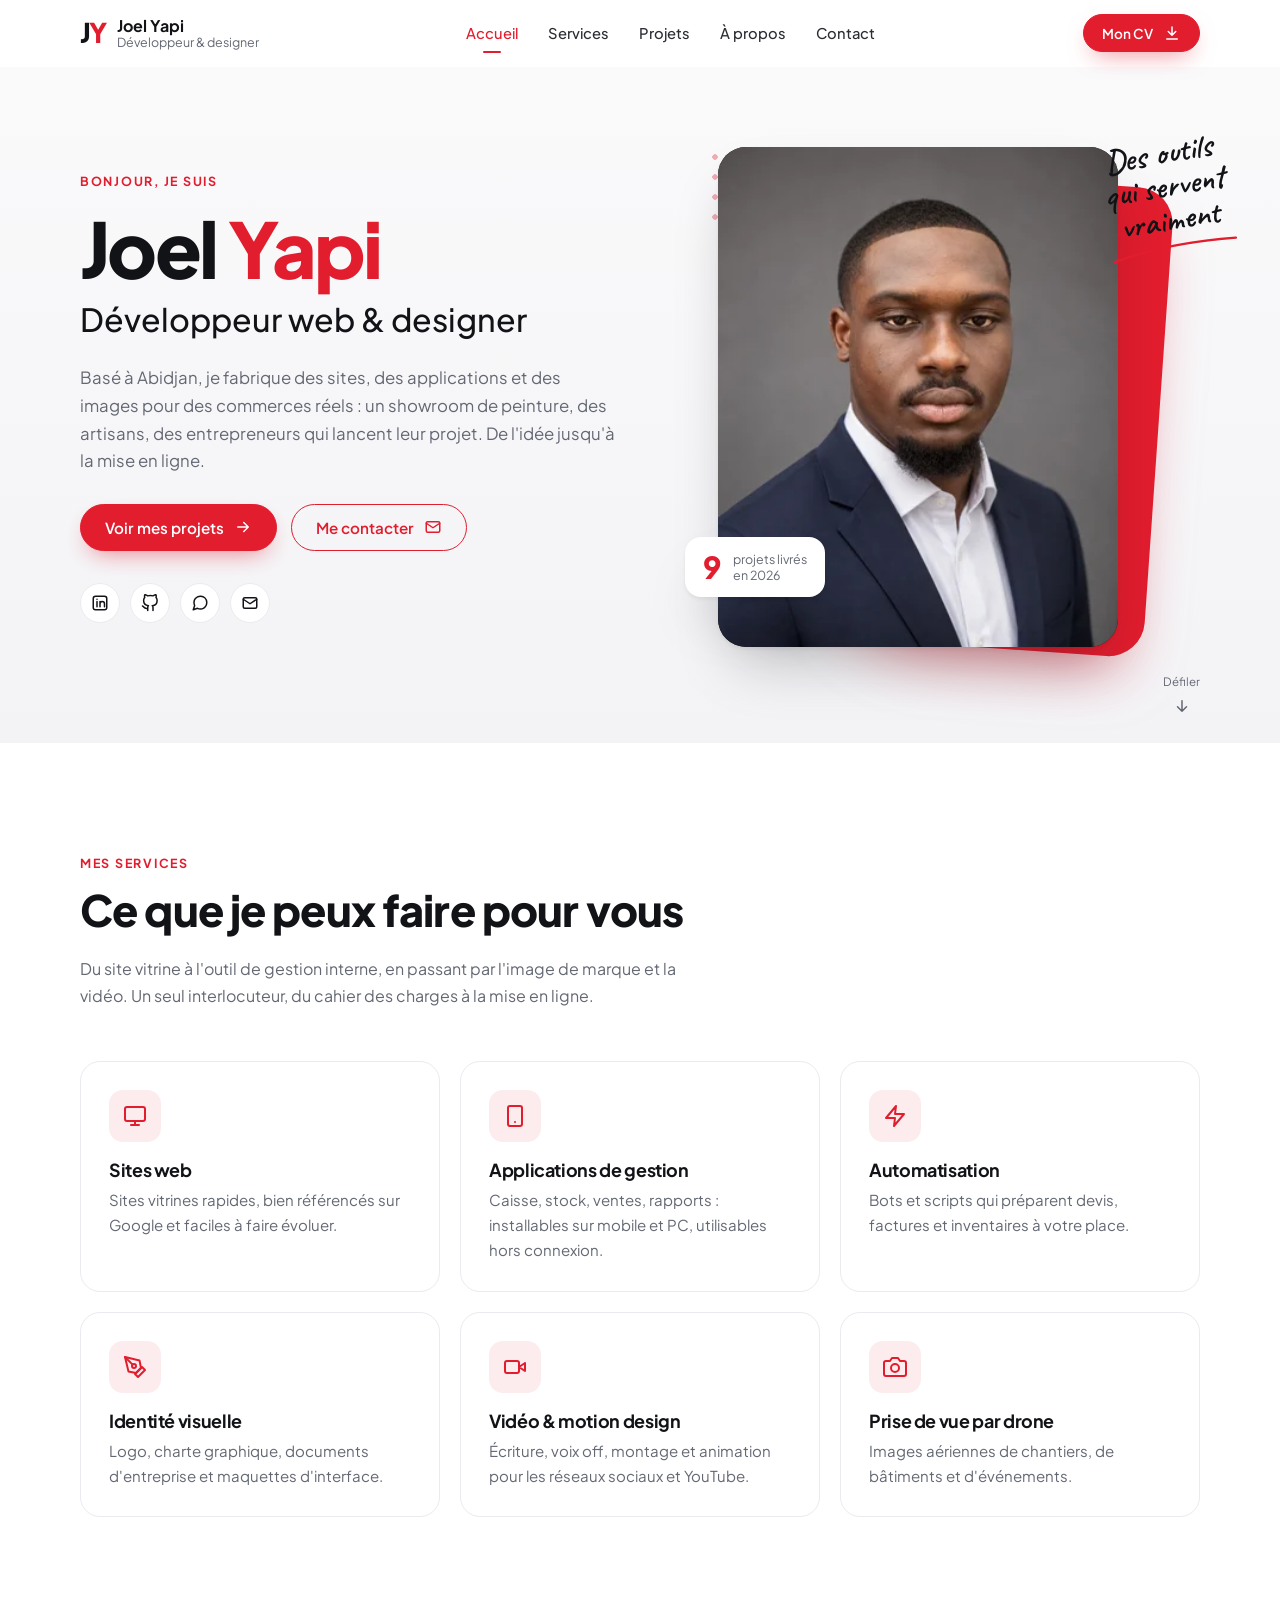
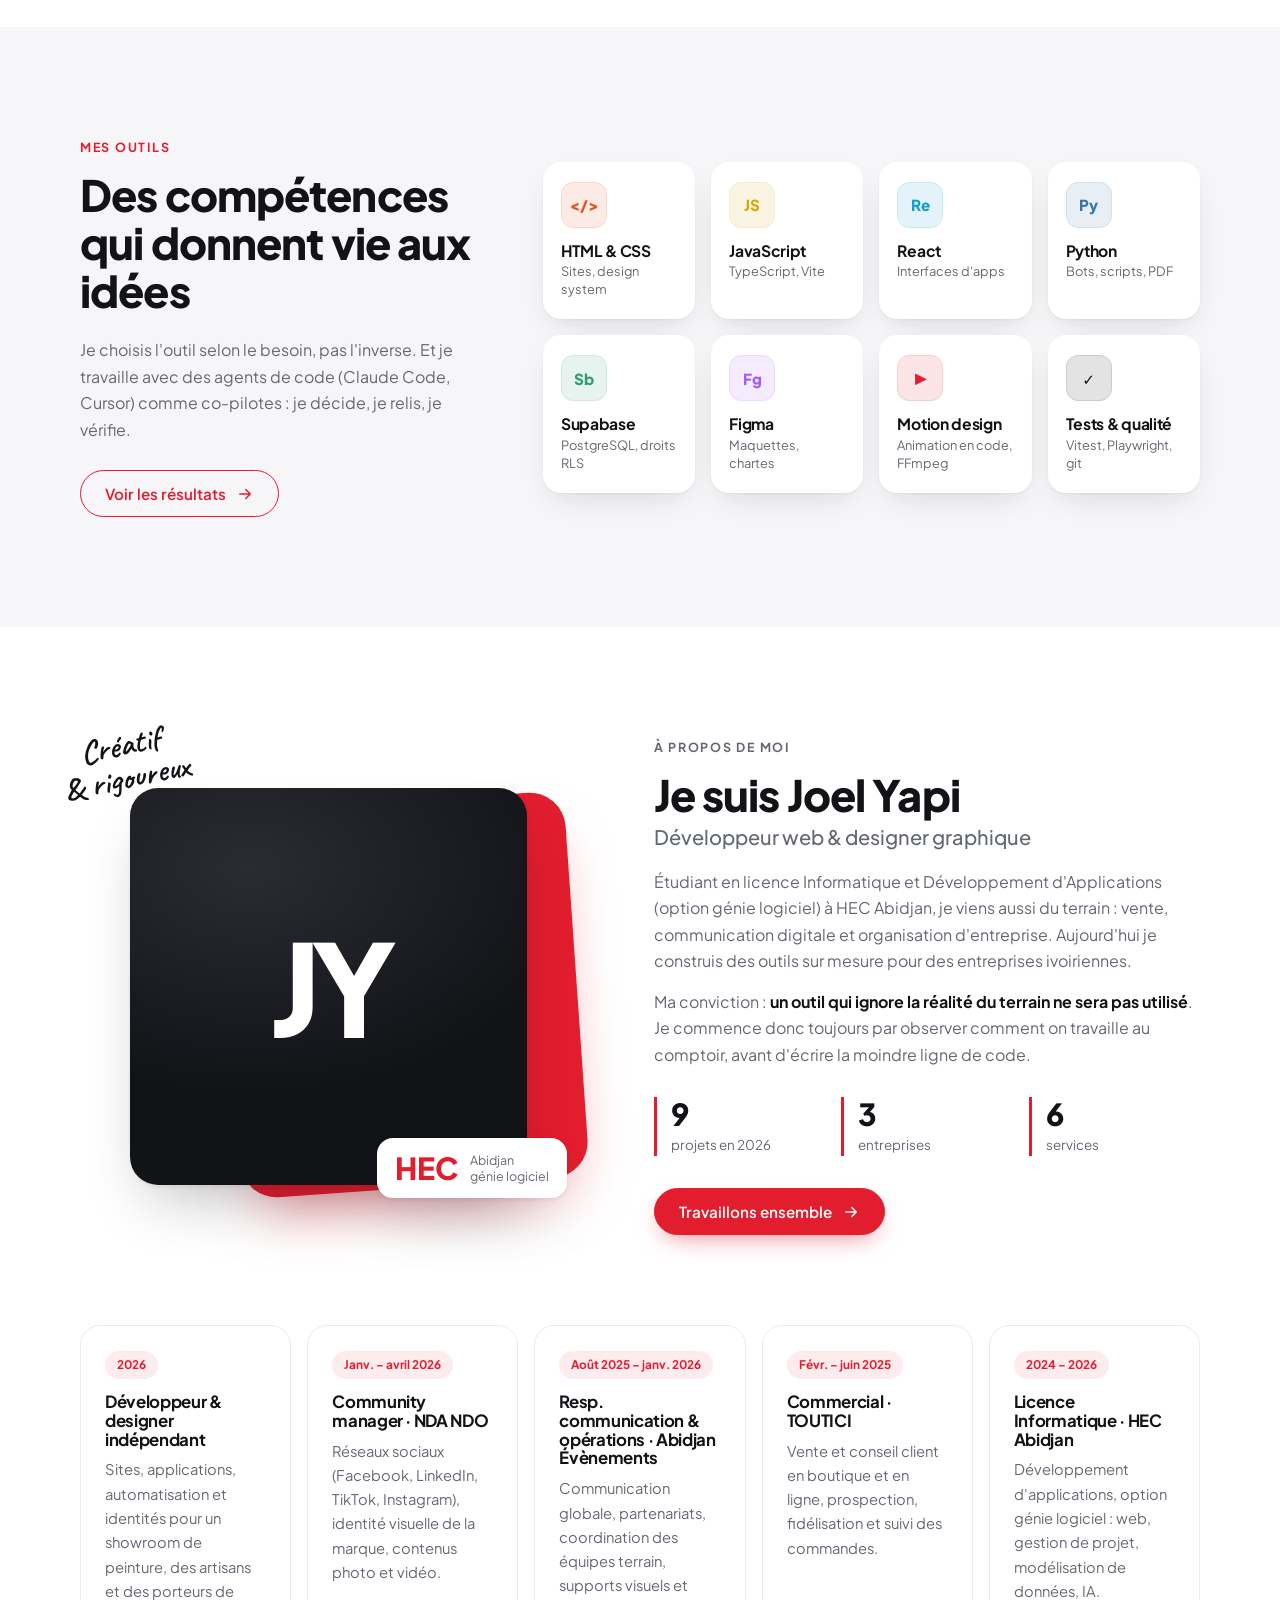
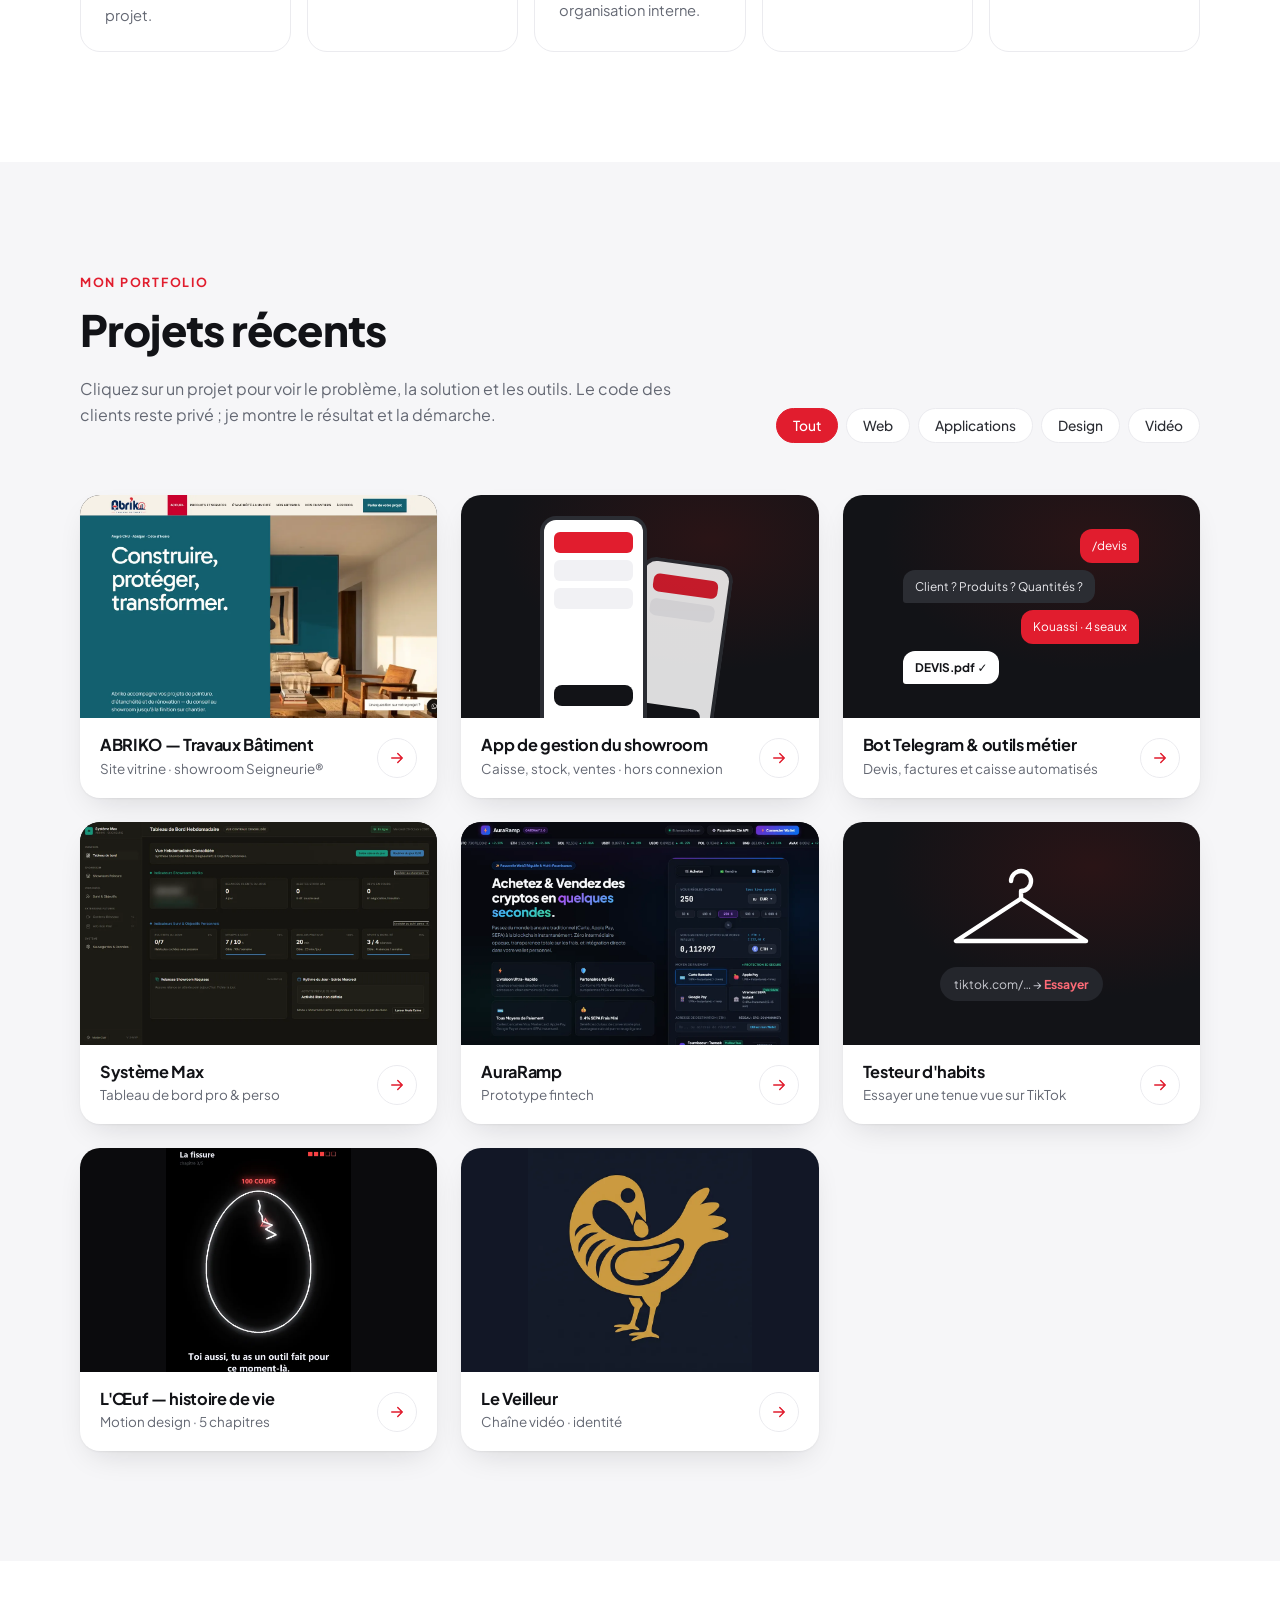
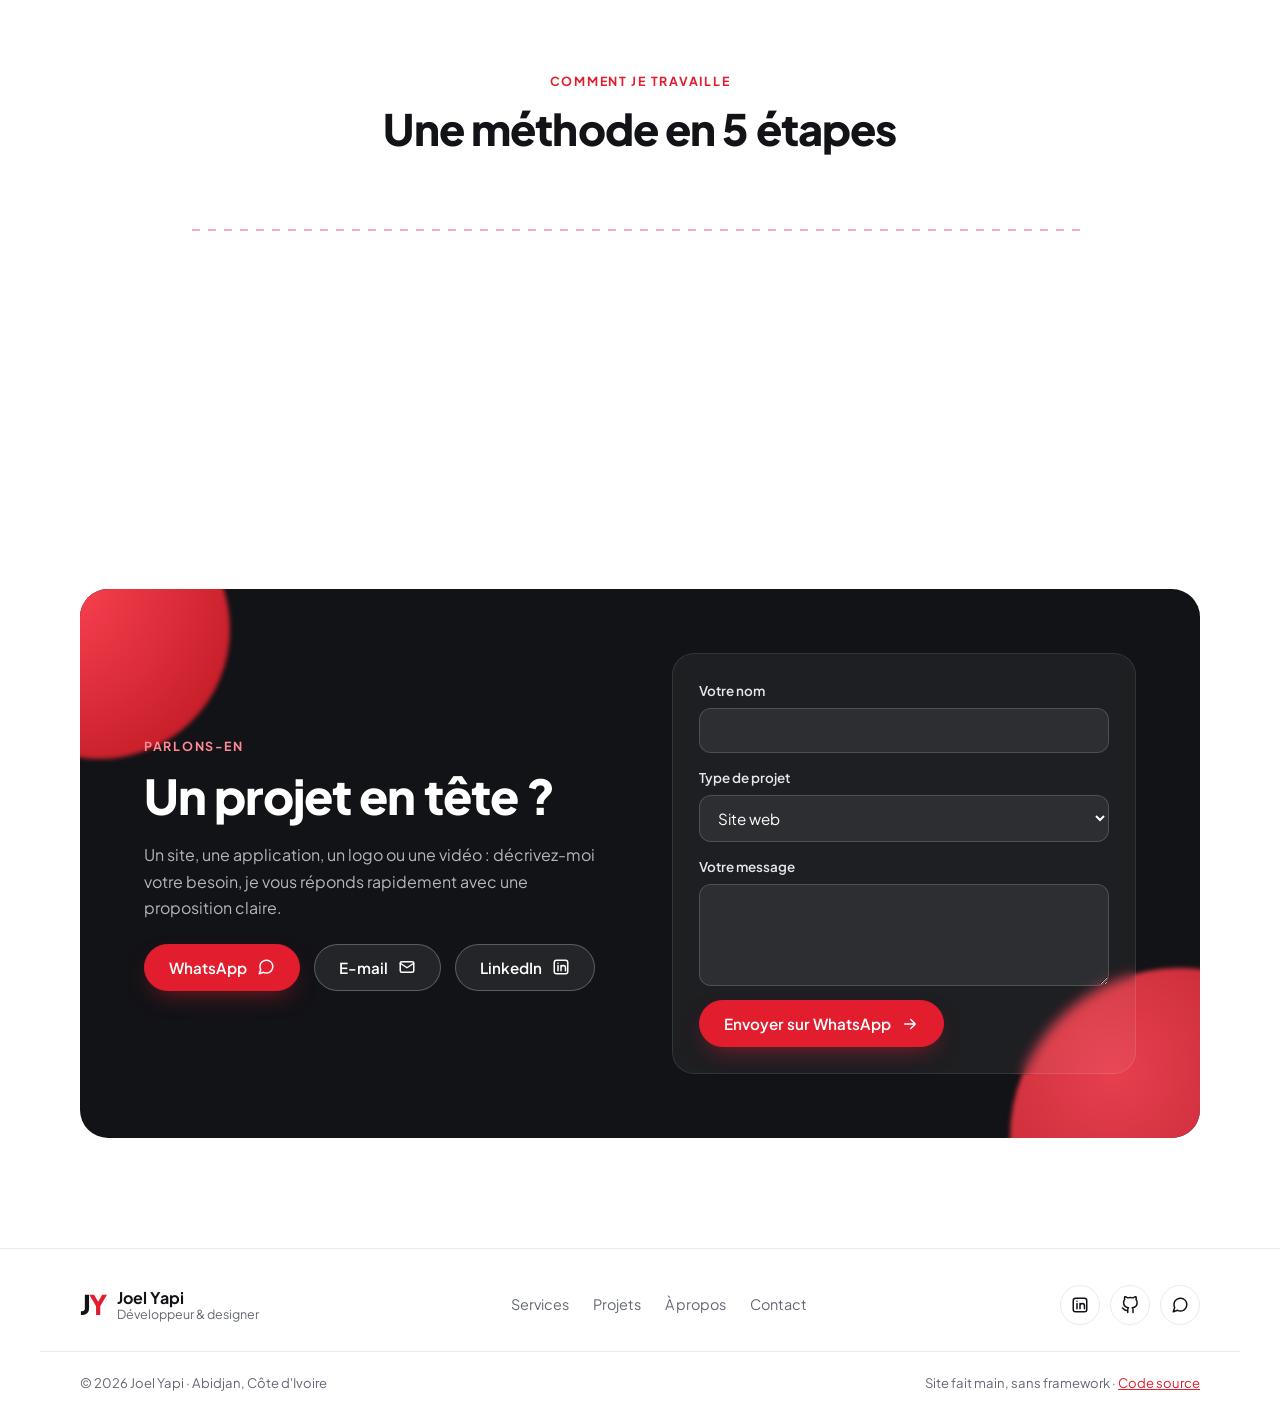
==== commit 6e894262: "Refonte du portfolio : fond blanc, accent rouge, photo en grand - Accueil avec photo, services, comp" ====
--- a/index.html
+++ b/index.html
@@ -3,40 +3,56 @@
 <head>
 <meta charset="utf-8">
 <meta name="viewport" content="width=device-width, initial-scale=1, viewport-fit=cover">
-<title>Joel Yapi — Développeur web & designer</title>
-<meta name="description" content="Portfolio de Joel Yapi, développeur web et designer graphique à Abidjan : sites, applications de gestion, outils métier, identités visuelles et vidéos.">
+<title>Joel Yapi — Développeur web & designer à Abidjan</title>
+<meta name="description" content="Joel Yapi, développeur web et designer graphique à Abidjan : sites vitrines, applications de gestion, automatisation, identités visuelles, vidéo et prise de vue par drone.">
 <meta property="og:title" content="Joel Yapi — Développeur web & designer">
 <meta property="og:description" content="Sites, applications, outils métier, identités visuelles et vidéos. Abidjan, Côte d'Ivoire.">
 <meta property="og:image" content="assets/img/abriko-site.webp">
-<meta name="theme-color" content="#f2eee6">
+<meta name="theme-color" content="#ffffff">
 <link rel="icon" href="assets/favicon.svg" type="image/svg+xml">
 <link rel="preconnect" href="https://fonts.googleapis.com">
 <link rel="preconnect" href="https://fonts.gstatic.com" crossorigin>
-<link href="https://fonts.googleapis.com/css2?family=Bricolage+Grotesque:opsz,wght@12..96,400;12..96,500;12..96,700;12..96,800&family=IBM+Plex+Mono:wght@400;500&display=swap" rel="stylesheet">
+<link href="https://fonts.googleapis.com/css2?family=Plus+Jakarta+Sans:wght@400;500;600;700;800&family=Caveat:wght@600&display=swap" rel="stylesheet">
 <link rel="stylesheet" href="style.css">
-<script>
-  // Applique le thème avant le premier rendu pour éviter un flash de couleur.
-  try { const t = localStorage.getItem("theme"); if (t) document.documentElement.dataset.theme = t; } catch (e) {}
-</script>
 </head>
 <body>
 
+<!-- Icônes réutilisées partout via <use href="#i-…"> -->
+<svg width="0" height="0" style="position:absolute" aria-hidden="true">
+  <symbol id="i-arrow" viewBox="0 0 24 24"><path d="M5 12h14M13 6l6 6-6 6"/></symbol>
+  <symbol id="i-download" viewBox="0 0 24 24"><path d="M12 4v11M7 10l5 5 5-5M5 20h14"/></symbol>
+  <symbol id="i-mail" viewBox="0 0 24 24"><rect x="3" y="5" width="18" height="14" rx="2"/><path d="m3 7 9 6 9-6"/></symbol>
+  <symbol id="i-linkedin" viewBox="0 0 24 24"><rect x="3" y="3" width="18" height="18" rx="3"/><path d="M8 10v7M8 7v.01M12 17v-7M12 13a3 3 0 0 1 6 0v4"/></symbol>
+  <symbol id="i-github" viewBox="0 0 24 24"><path d="M9 19c-5 1.5-5-2.5-7-3m14 6v-3.87a3.37 3.37 0 0 0-.94-2.61c3.14-.35 6.44-1.54 6.44-7A5.44 5.44 0 0 0 20 4.77 5.07 5.07 0 0 0 19.91 1S18.73.65 16 2.48a13.38 13.38 0 0 0-7 0C6.27.65 5.09 1 5.09 1A5.07 5.07 0 0 0 5 4.77a5.44 5.44 0 0 0-1.5 3.78c0 5.42 3.3 6.61 6.44 7A3.37 3.37 0 0 0 9 18.13V22"/></symbol>
+  <symbol id="i-whatsapp" viewBox="0 0 24 24"><path d="M21 11.5a8.38 8.38 0 0 1-.9 3.8 8.5 8.5 0 0 1-7.6 4.7 8.38 8.38 0 0 1-3.8-.9L3 21l1.9-5.7a8.38 8.38 0 0 1-.9-3.8 8.5 8.5 0 0 1 4.7-7.6 8.38 8.38 0 0 1 3.8-.9h.5a8.48 8.48 0 0 1 8 8v.5z"/></symbol>
+  <symbol id="i-monitor" viewBox="0 0 24 24"><rect x="2" y="3" width="20" height="14" rx="2"/><path d="M8 21h8M12 17v4"/></symbol>
+  <symbol id="i-phone" viewBox="0 0 24 24"><rect x="5" y="2" width="14" height="20" rx="2"/><path d="M12 18h.01"/></symbol>
+  <symbol id="i-zap" viewBox="0 0 24 24"><path d="M13 2 3 14h9l-1 8 10-12h-9l1-8z"/></symbol>
+  <symbol id="i-pen" viewBox="0 0 24 24"><path d="m12 19 7-7 3 3-7 7-3-3z"/><path d="m18 13-1.5-7.5L2 2l3.5 14.5L13 18l5-5z"/><path d="m2 2 7.586 7.586"/><circle cx="11" cy="11" r="2"/></symbol>
+  <symbol id="i-video" viewBox="0 0 24 24"><rect x="2" y="6" width="14" height="12" rx="2"/><path d="m22 8-6 4 6 4V8z"/></symbol>
+  <symbol id="i-camera" viewBox="0 0 24 24"><path d="M23 19a2 2 0 0 1-2 2H3a2 2 0 0 1-2-2V8a2 2 0 0 1 2-2h4l2-3h6l2 3h4a2 2 0 0 1 2 2z"/><circle cx="12" cy="13" r="4"/></symbol>
+  <symbol id="i-close" viewBox="0 0 24 24"><path d="M6 6l12 12M18 6 6 18"/></symbol>
+  <symbol id="i-external" viewBox="0 0 24 24"><path d="M14 4h6v6M20 4l-9 9M18 14v5a1 1 0 0 1-1 1H5a1 1 0 0 1-1-1V7a1 1 0 0 1 1-1h5"/></symbol>
+</svg>
+
 <a class="skip" href="#projets">Aller aux projets</a>
 
 <header class="top">
-  <a class="brand" href="#accueil" aria-label="Accueil">
-    <img src="assets/img/avatar.webp" alt="" width="36" height="36">
-    <span>Joel Yapi</span>
+  <a class="brand" href="#accueil" aria-label="Joel Yapi, accueil">
+    <span class="logo" aria-hidden="true">J<b>Y</b></span>
+    <span class="brand-text"><strong>Joel Yapi</strong><small>Développeur & designer</small></span>
   </a>
-  <nav aria-label="Navigation principale">
+  <button class="burger" type="button" aria-label="Ouvrir le menu" aria-expanded="false" aria-controls="menu"><span></span></button>
+  <nav id="menu" aria-label="Navigation principale">
+    <a href="#accueil">Accueil</a>
+    <a href="#services">Services</a>
     <a href="#projets">Projets</a>
-    <a href="#methode">Méthode</a>
-    <a href="#parcours">Parcours</a>
+    <a href="#apropos">À propos</a>
     <a href="#contact">Contact</a>
   </nav>
-  <button class="theme" type="button" aria-label="Changer de thème" title="Clair / sombre">
-    <span aria-hidden="true"></span>
-  </button>
+  <a class="btn btn-sm" href="assets/cv-joel-yapi.pdf" download data-cv>
+    Mon CV <svg class="i"><use href="#i-download"/></svg>
+  </a>
 </header>
 
 <main>
@@ -44,269 +60,423 @@
 <!-- ============ ACCUEIL ============ -->
 <section id="accueil" class="hero">
   <div class="hero-text">
-    <p class="kicker mono">Abidjan · Côte d'Ivoire</p>
-    <h1>Je fabrique des <em>outils</em>, des <em>sites</em> et des <em>images</em> qui servent vraiment.</h1>
-    <p class="lead">Développeur web et designer graphique. Je construis pour des commerces réels : un showroom de peinture, des artisans, des amis qui lancent leur projet. De la spécification jusqu'à la mise en ligne, avec l'IA comme co-pilote.</p>
+    <p class="eyebrow">Bonjour, je suis</p>
+    <h1>Joel <span class="red">Yapi</span></h1>
+    <p class="role">Développeur web & designer</p>
+    <p class="lead">Basé à Abidjan, je fabrique des sites, des applications et des images pour des commerces réels : un showroom de peinture, des artisans, des entrepreneurs qui lancent leur projet. De l'idée jusqu'à la mise en ligne.</p>
     <div class="cta">
-      <a class="btn" href="#projets">Voir les projets</a>
-      <a class="btn ghost" href="#contact">Me contacter</a>
-    </div>
-  </div>
-
-  <!-- Le nuancier : une lame par projet, chacune mène à sa fiche -->
-  <div class="fan" aria-label="Nuancier des projets">
-    <a href="#p-abriko-site"  style="--c:#1d5c68;--i:0"><span>01 Site ABRIKO</span></a>
-    <a href="#p-abriko-app"   style="--c:#c2410c;--i:1"><span>02 App ABRIKO</span></a>
-    <a href="#p-bot"          style="--c:#3f6b3a;--i:2"><span>03 Bot & outils</span></a>
-    <a href="#p-max"          style="--c:#1f7a68;--i:3"><span>04 Système Max</span></a>
-    <a href="#p-auraramp"     style="--c:#7a2fd0;--i:5"><span>06 AuraRamp</span></a>
-    <a href="#p-testeur"      style="--c:#c99a6a;--i:6"><span>07 Testeur d'habits</span></a>
-    <a href="#p-oeuf"         style="--c:#e2383d;--i:7"><span>08 L'Œuf</span></a>
-    <a href="#p-veilleur"     style="--c:#c8962e;--i:8"><span>09 Le Veilleur</span></a>
-  </div>
-</section>
-
-<section class="band" aria-label="En bref">
-  <dl>
-    <div><dt>9</dt><dd>projets menés en 2026</dd></div>
-    <div><dt>4</dt><dd>domaines : web, apps, design, vidéo</dd></div>
-    <div><dt>1</dt><dd>licence en génie logiciel</dd></div>
-    <div><dt>0</dt><dd>secret dans un dépôt public</dd></div>
-  </dl>
+      <a class="btn" href="#projets">Voir mes projets <svg class="i"><use href="#i-arrow"/></svg></a>
+      <a class="btn btn-ghost" href="#contact">Me contacter <svg class="i"><use href="#i-mail"/></svg></a>
+    </div>
+    <ul class="socials" aria-label="Réseaux">
+      <li><a href="https://www.linkedin.com/in/yapi-mony-joel-marcel" target="_blank" rel="noopener" aria-label="LinkedIn"><svg class="i"><use href="#i-linkedin"/></svg></a></li>
+      <li><a href="https://github.com/Blackout67" target="_blank" rel="noopener" aria-label="GitHub"><svg class="i"><use href="#i-github"/></svg></a></li>
+      <li data-contact="whatsapp"><a href="#" target="_blank" rel="noopener" aria-label="WhatsApp"><svg class="i"><use href="#i-whatsapp"/></svg></a></li>
+      <li data-contact="email"><a href="#" aria-label="E-mail"><svg class="i"><use href="#i-mail"/></svg></a></li>
+    </ul>
+  </div>
+
+  <div class="hero-visual">
+    <div class="shape" aria-hidden="true"></div>
+    <div class="dots" aria-hidden="true"></div>
+    <figure class="portrait" data-photo>
+      <img src="assets/img/joel.webp" alt="Portrait de Joel Yapi" width="560" height="700">
+      <span class="monogram" aria-hidden="true">JY</span>
+    </figure>
+    <p class="hand" aria-hidden="true">Des outils<br>qui servent<br>vraiment
+      <svg viewBox="0 0 160 20"><path d="M4 14c40-8 90-10 152-4"/></svg>
+    </p>
+    <div class="float-card" aria-hidden="true">
+      <strong>9</strong><span>projets livrés<br>en 2026</span>
+    </div>
+  </div>
+
+  <a class="scroll" href="#services" aria-label="Descendre vers les services"><span>Défiler</span><svg class="i"><use href="#i-arrow"/></svg></a>
+</section>
+
+<!-- ============ SERVICES ============ -->
+<section id="services" class="section">
+  <div class="wrap">
+    <header class="head">
+      <p class="eyebrow">Mes services</p>
+      <h2>Ce que je peux faire pour vous</h2>
+      <p class="muted">Du site vitrine à l'outil de gestion interne, en passant par l'image de marque et la vidéo. Un seul interlocuteur, du cahier des charges à la mise en ligne.</p>
+    </header>
+    <div class="services">
+      <article class="service">
+        <span class="ico"><svg class="i"><use href="#i-monitor"/></svg></span>
+        <h3>Sites web</h3>
+        <p>Sites vitrines rapides, bien référencés sur Google et faciles à faire évoluer.</p>
+      </article>
+      <article class="service">
+        <span class="ico"><svg class="i"><use href="#i-phone"/></svg></span>
+        <h3>Applications de gestion</h3>
+        <p>Caisse, stock, ventes, rapports : installables sur mobile et PC, utilisables hors connexion.</p>
+      </article>
+      <article class="service">
+        <span class="ico"><svg class="i"><use href="#i-zap"/></svg></span>
+        <h3>Automatisation</h3>
+        <p>Bots et scripts qui préparent devis, factures et inventaires à votre place.</p>
+      </article>
+      <article class="service">
+        <span class="ico"><svg class="i"><use href="#i-pen"/></svg></span>
+        <h3>Identité visuelle</h3>
+        <p>Logo, charte graphique, documents d'entreprise et maquettes d'interface.</p>
+      </article>
+      <article class="service">
+        <span class="ico"><svg class="i"><use href="#i-video"/></svg></span>
+        <h3>Vidéo & motion design</h3>
+        <p>Écriture, voix off, montage et animation pour les réseaux sociaux et YouTube.</p>
+      </article>
+      <article class="service">
+        <span class="ico"><svg class="i"><use href="#i-camera"/></svg></span>
+        <h3>Prise de vue par drone</h3>
+        <p>Images aériennes de chantiers, de bâtiments et d'événements.</p>
+      </article>
+    </div>
+  </div>
+</section>
+
+<!-- ============ COMPÉTENCES ============ -->
+<section id="competences" class="section soft">
+  <div class="wrap split">
+    <header class="head">
+      <p class="eyebrow">Mes outils</p>
+      <h2>Des compétences qui donnent vie aux idées</h2>
+      <p class="muted">Je choisis l'outil selon le besoin, pas l'inverse. Et je travaille avec des agents de code (Claude Code, Cursor) comme co-pilotes : je décide, je relis, je vérifie.</p>
+      <a class="btn btn-ghost" href="#projets">Voir les résultats <svg class="i"><use href="#i-arrow"/></svg></a>
+    </header>
+    <div class="skills">
+      <div class="skill"><span class="tile" style="--t:#e34f26">&lt;/&gt;</span><h3>HTML & CSS</h3><p>Sites, design system</p></div>
+      <div class="skill"><span class="tile" style="--t:#d4a90c">JS</span><h3>JavaScript</h3><p>TypeScript, Vite</p></div>
+      <div class="skill"><span class="tile" style="--t:#149eca">Re</span><h3>React</h3><p>Interfaces d'apps</p></div>
+      <div class="skill"><span class="tile" style="--t:#3776ab">Py</span><h3>Python</h3><p>Bots, scripts, PDF</p></div>
+      <div class="skill"><span class="tile" style="--t:#2f9e6e">Sb</span><h3>Supabase</h3><p>PostgreSQL, droits RLS</p></div>
+      <div class="skill"><span class="tile" style="--t:#a259ff">Fg</span><h3>Figma</h3><p>Maquettes, chartes</p></div>
+      <div class="skill"><span class="tile" style="--t:#e11d2e">▶</span><h3>Motion design</h3><p>Animation en code, FFmpeg</p></div>
+      <div class="skill"><span class="tile" style="--t:#17181c">✓</span><h3>Tests & qualité</h3><p>Vitest, Playwright, git</p></div>
+    </div>
+  </div>
+</section>
+
+<!-- ============ À PROPOS ============ -->
+<section id="apropos" class="section">
+  <div class="wrap about">
+    <div class="about-visual">
+      <div class="shape" aria-hidden="true"></div>
+      <figure class="portrait" data-photo>
+        <img src="assets/img/joel-travail.webp" alt="Joel Yapi au travail" width="560" height="560" loading="lazy">
+        <span class="monogram" aria-hidden="true">JY</span>
+      </figure>
+      <p class="hand" aria-hidden="true">Créatif<br>& rigoureux</p>
+      <div class="float-card" aria-hidden="true">
+        <strong>HEC</strong><span>Abidjan<br>génie logiciel</span>
+      </div>
+    </div>
+    <div class="about-text">
+      <p class="eyebrow">À propos de moi</p>
+      <h2>Je suis Joel Yapi</h2>
+      <p class="role">Développeur web & designer graphique</p>
+      <p>Étudiant en licence Informatique et Développement d'Applications (option génie logiciel) à HEC Abidjan, je viens aussi du terrain : vente, communication digitale et organisation d'entreprise. Aujourd'hui je construis des outils sur mesure pour des entreprises ivoiriennes.</p>
+      <p>Ma conviction : <strong>un outil qui ignore la réalité du terrain ne sera pas utilisé</strong>. Je commence donc toujours par observer comment on travaille au comptoir, avant d'écrire la moindre ligne de code.</p>
+      <dl class="stats">
+        <div><dt>9</dt><dd>projets en 2026</dd></div>
+        <div><dt>3</dt><dd>entreprises</dd></div>
+        <div><dt>6</dt><dd>services</dd></div>
+      </dl>
+      <a class="btn" href="#contact">Travaillons ensemble <svg class="i"><use href="#i-arrow"/></svg></a>
+    </div>
+  </div>
+
+  <div class="wrap">
+    <ol class="timeline">
+      <li><span class="when">2026</span><h3>Développeur & designer indépendant</h3><p>Sites, applications, automatisation et identités pour un showroom de peinture, des artisans et des porteurs de projet.</p></li>
+      <li><span class="when">Janv. – avril 2026</span><h3>Community manager · NDA NDO</h3><p>Réseaux sociaux (Facebook, LinkedIn, TikTok, Instagram), identité visuelle de la marque, contenus photo et vidéo.</p></li>
+      <li><span class="when">Août 2025 – janv. 2026</span><h3>Resp. communication & opérations · Abidjan Évènements</h3><p>Communication globale, partenariats, coordination des équipes terrain, supports visuels et organisation interne.</p></li>
+      <li><span class="when">Févr. – juin 2025</span><h3>Commercial · TOUTICI</h3><p>Vente et conseil client en boutique et en ligne, prospection, fidélisation et suivi des commandes.</p></li>
+      <li><span class="when">2024 – 2026</span><h3>Licence Informatique · HEC Abidjan</h3><p>Développement d'applications, option génie logiciel : web, gestion de projet, modélisation de données, IA.</p></li>
+    </ol>
+  </div>
 </section>
 
 <!-- ============ PROJETS ============ -->
-<section id="projets" class="section">
-  <header class="section-head">
-    <p class="mono kicker">Le nuancier</p>
-    <h2>Projets</h2>
-    <p class="muted">Chaque projet est une teinte. Les dépôts de code des clients restent privés ; je montre ici le résultat et la démarche.</p>
-  </header>
-
-  <div class="filters" role="group" aria-label="Filtrer les projets">
-    <button type="button" class="chip" data-filter="tout" aria-pressed="true">Tout</button>
-    <button type="button" class="chip" data-filter="web" aria-pressed="false">Sites web</button>
-    <button type="button" class="chip" data-filter="app" aria-pressed="false">Applications</button>
-    <button type="button" class="chip" data-filter="outil" aria-pressed="false">Outils métier</button>
-    <button type="button" class="chip" data-filter="design" aria-pressed="false">Design</button>
-    <button type="button" class="chip" data-filter="video" aria-pressed="false">Vidéo</button>
-  </div>
-  <p class="count mono" aria-live="polite"></p>
-
-  <div class="grid">
-
-    <article class="card wide" id="p-abriko-site" data-cat="web design" style="--c:#1d5c68">
-      <div class="swatch"><span class="mono">N°01</span><span class="mono">Bleu Angré</span></div>
-      <figure class="shot"><img src="assets/img/abriko-site.webp" alt="Page d'accueil du site ABRIKO : « Construire, protéger, transformer. »" loading="lazy" width="1200" height="717"></figure>
-      <div class="body">
-        <p class="meta mono">Site vitrine · 2026</p>
-        <h3>ABRIKO — Travaux Bâtiment</h3>
-        <p>Site du premier showroom franchisé Seigneurie® de Côte d'Ivoire. Idée centrale : <strong>la couleur est une matière qu'on fabrique ici</strong>. Le visiteur choisit une teinte du nuancier et elle repeint tout le site en direct ; les contrastes du texte sont recalculés à chaque changement pour rester lisibles, du blanc cassé au bleu nuit.</p>
-        <p>Troisième direction artistique après deux versions refusées « correctes mais sans vie » : on a ajouté matière, relief et mouvement.</p>
-        <ul class="tags"><li>HTML / CSS / JS</li><li>Design system</li><li>SEO</li><li>Vercel</li></ul>
-        <p class="links"><a href="https://abriko-site.vercel.app" target="_blank" rel="noopener">Voir le site en ligne ↗</a></p>
+<section id="projets" class="section soft">
+  <div class="wrap">
+    <header class="head row">
+      <div>
+        <p class="eyebrow">Mon portfolio</p>
+        <h2>Projets récents</h2>
+        <p class="muted">Cliquez sur un projet pour voir le problème, la solution et les outils. Le code des clients reste privé ; je montre le résultat et la démarche.</p>
       </div>
-    </article>
-
-    <article class="card" id="p-abriko-app" data-cat="app outil" style="--c:#c2410c">
-      <div class="swatch"><span class="mono">N°02</span><span class="mono">Orange chantier</span></div>
-      <div class="art art-app" aria-hidden="true">
-        <div class="phone"><i></i><i></i><i></i><b></b></div>
-        <code>RLS · offline · PWA</code>
+      <div class="filters" role="group" aria-label="Filtrer les projets">
+        <button type="button" class="chip" data-filter="tout" aria-pressed="true">Tout</button>
+        <button type="button" class="chip" data-filter="web" aria-pressed="false">Web</button>
+        <button type="button" class="chip" data-filter="app" aria-pressed="false">Applications</button>
+        <button type="button" class="chip" data-filter="design" aria-pressed="false">Design</button>
+        <button type="button" class="chip" data-filter="video" aria-pressed="false">Vidéo</button>
       </div>
-      <div class="body">
-        <p class="meta mono">Application · 2026</p>
-        <h3>App de gestion du showroom</h3>
-        <p>Application installable sur mobile et PC pour la caisse, les ventes, le stock et les rapports. Elle fonctionne <strong>hors connexion</strong> et les droits de chaque rôle sont appliqués dans la base elle-même, pas seulement dans l'interface.</p>
-        <p>Un mode démo tourne à 100 % dans le navigateur avec des données fictives. Tests unitaires, tests SQL des droits, parcours de bout en bout automatisés.</p>
-        <ul class="tags"><li>TypeScript</li><li>Vite</li><li>Supabase</li><li>PostgreSQL RLS</li><li>Vitest</li><li>Playwright</li></ul>
-        <p class="links"><span class="private mono">Code privé — client</span></p>
-      </div>
-    </article>
-
-    <article class="card" id="p-bot" data-cat="outil" style="--c:#3f6b3a">
-      <div class="swatch"><span class="mono">N°03</span><span class="mono">Vert atelier</span></div>
-      <div class="art art-bot" aria-hidden="true">
-        <div class="chat">
-          <p class="me">/devis</p>
-          <p>Client ? Produits ? Quantités ?</p>
-          <p class="me">…</p>
-          <p class="doc">DEVIS.pdf ✓</p>
-        </div>
-      </div>
-      <div class="body">
-        <p class="meta mono">Automatisation · 2026</p>
-        <h3>Bot Telegram & outils métier</h3>
-        <p>Un assistant Telegram pour le showroom : il prépare factures, devis et bons de commande aux normes de l'entreprise, tient le journal de caisse et suit le stock. Autour, des scripts qui font l'inventaire de milliers de fichiers et récupèrent les données d'un ancien logiciel de gestion.</p>
-        <p>Le code est publié par <strong>liste blanche</strong> : seuls les fichiers explicitement autorisés quittent la machine, jamais les données clients.</p>
-        <ul class="tags"><li>Python</li><li>Telegram API</li><li>Génération PDF / Word</li><li>Excel</li></ul>
-        <p class="links"><span class="private mono">Code privé — client</span></p>
-      </div>
-    </article>
-
-    <article class="card" id="p-max" data-cat="app" style="--c:#1f7a68">
-      <div class="swatch"><span class="mono">N°04</span><span class="mono">Vert pilotage</span></div>
-      <figure class="shot"><img src="assets/img/systeme-max.webp" alt="Tableau de bord de Système Max : indicateurs du showroom et objectifs personnels" loading="lazy" width="1200" height="750"></figure>
-      <div class="body">
-        <p class="meta mono">Application · 2026</p>
-        <h3>Système Max</h3>
-        <p>Un seul tableau de bord pour deux mondes qui ne doivent pas se mélanger : le comptoir du showroom (caisse, relances, devis, stock) et le suivi personnel (habitudes, objectifs chiffrés, planning).</p>
-        <p>Projet mené <strong>spécification d'abord</strong> : vision produit, user stories, modèle de données et charte UX écrits avant la première ligne de code, puis confiés à un agent de code.</p>
-        <ul class="tags"><li>React</li><li>TypeScript</li><li>Vite</li><li>IndexedDB</li><li>PRD</li></ul>
-      </div>
-    </article>
-
-
-    <article class="card" id="p-auraramp" data-cat="web" style="--c:#7a2fd0">
-      <div class="swatch"><span class="mono">N°06</span><span class="mono">Violet Web3</span></div>
-      <figure class="shot"><img src="assets/img/auraramp.webp" alt="Interface d'AuraRamp : convertisseur euros vers crypto et moyens de paiement" loading="lazy" width="1200" height="750"></figure>
-      <div class="body">
-        <p class="meta mono">Prototype web · 2026</p>
-        <h3>AuraRamp</h3>
-        <p>Concept de passerelle entre l'argent bancaire et les cryptomonnaies : bandeau de cours en continu, calculateur de conversion, comparaison des frais par moyen de paiement et choix du fournisseur le moins cher.</p>
-        <p>Prototype d'interface : aucune transaction réelle n'est effectuée.</p>
-        <ul class="tags"><li>JavaScript</li><li>Vite</li><li>Web3</li><li>UI fintech</li></ul>
-      </div>
-    </article>
-
-    <article class="card" id="p-testeur" data-cat="app web" style="--c:#c99a6a">
-      <div class="swatch"><span class="mono">N°07</span><span class="mono">Sable</span></div>
-      <div class="art art-testeur" aria-hidden="true">
-        <svg class="hanger" viewBox="0 0 120 70"><path d="M60 26v-6a8 8 0 1 0-8-8M60 26 8 60h104z"/></svg>
-        <div class="link mono">tiktok.com/… → essayer</div>
-      </div>
-      <div class="body">
-        <p class="meta mono">Application web · 2026</p>
-        <h3>Testeur d'habits</h3>
-        <p>Tu vois une tenue sur TikTok ou Pinterest, tu colles le lien, tu l'essaies sur toi en 30 secondes. Application installable sur le téléphone, avec une fonction serveur qui ne va chercher les images que sur une <strong>liste de sites autorisés</strong>.</p>
-        <ul class="tags"><li>PWA</li><li>Service worker</li><li>Fonctions serverless</li><li>Vercel</li></ul>
-      </div>
-    </article>
-
-    <article class="card" id="p-oeuf" data-cat="video" style="--c:#e2383d">
-      <div class="swatch"><span class="mono">N°08</span><span class="mono">Rouge fissure</span></div>
-      <figure class="shot tall dark"><img src="assets/img/oeuf.webp" alt="Image de la vidéo L'Œuf : un œuf lumineux fissuré, « 100 coups »" loading="lazy" width="700" height="843"></figure>
-      <div class="body">
-        <p class="meta mono">Motion design · 2026</p>
-        <h3>L'Œuf — histoire de vie</h3>
-        <p>« Un œuf peut se casser de deux façons. » Vidéo verticale de près de trois minutes en cinq chapitres, déclinée en cinq reels. Silhouettes en traits lumineux, accents rouges, voix off posée.</p>
-        <p>Écrite, mise en voix et <strong>animée entièrement en code</strong> : le script devient des scènes, les scènes deviennent des images, rendues automatiquement.</p>
-        <ul class="tags"><li>Écriture</li><li>Motion design</li><li>Python</li><li>Synthèse vocale</li><li>FFmpeg</li></ul>
-      </div>
-    </article>
-
-    <article class="card" id="p-veilleur" data-cat="video design" style="--c:#c8962e">
-      <div class="swatch"><span class="mono">N°09</span><span class="mono">Ocre Sankofa</span></div>
-      <figure class="shot tall night"><img src="assets/img/veilleur.webp" alt="Logo de la chaîne Le Veilleur : l'oiseau Sankofa ocre sur fond nuit" loading="lazy" width="700" height="700"></figure>
-      <div class="body">
-        <p class="meta mono">Chaîne vidéo · identité · 2026</p>
-        <h3>Le Veilleur</h3>
-        <p>Une chaîne qui interroge ce qu'on nous a appris à croire, vu depuis l'Afrique et parlé à toute la francophonie. Le logo reprend le symbole adinkra <strong>Sankofa</strong> : « retourne chercher ce que tu as laissé derrière toi ».</p>
-        <p>Ligne éditoriale, séries, charte visuelle et une chaîne de production en sept étapes par vidéo, de l'idée au montage.</p>
-        <ul class="tags"><li>Branding</li><li>Ligne éditoriale</li><li>Scénario</li><li>Montage</li></ul>
-      </div>
-    </article>
-
+    </header>
+
+    <div class="grid">
+
+      <article class="card" id="p-abriko-site" data-cat="web design">
+        <div class="thumb"><img src="assets/img/abriko-site.webp" alt="Page d'accueil du site ABRIKO" loading="lazy" width="1200" height="717"></div>
+        <div class="card-body">
+          <div><h3>ABRIKO — Travaux Bâtiment</h3><p>Site vitrine · showroom Seigneurie®</p></div>
+          <button class="open" type="button" aria-label="Voir le projet ABRIKO"><svg class="i"><use href="#i-arrow"/></svg></button>
+        </div>
+        <div class="detail" hidden>
+          <p class="meta">Site vitrine · 2026</p>
+          <h3>Problème</h3>
+          <p>Le premier showroom franchisé Seigneurie® de Côte d'Ivoire n'avait aucune présence en ligne, et deux premières maquettes avaient été jugées « correctes mais sans vie ».</p>
+          <h3>Solution</h3>
+          <p>Une idée centrale : <strong>la couleur est une matière qu'on fabrique ici</strong>. Le visiteur choisit une teinte du nuancier et elle repeint tout le site en direct ; les contrastes du texte sont recalculés à chaque changement pour rester lisibles, du blanc cassé au bleu nuit. Matière, relief et mouvement pour la troisième direction artistique, retenue.</p>
+          <ul class="tags"><li>HTML / CSS / JS</li><li>Design system</li><li>SEO</li><li>Vercel</li></ul>
+          <p><a class="btn" href="https://abriko-site.vercel.app" target="_blank" rel="noopener">Voir le site en ligne <svg class="i"><use href="#i-external"/></svg></a></p>
+        </div>
+      </article>
+
+      <article class="card" id="p-abriko-app" data-cat="app">
+        <div class="thumb art art-app" aria-hidden="true">
+          <div class="phone"><i></i><i></i><i></i><b></b></div>
+          <div class="phone back"><i></i><i></i><b></b></div>
+        </div>
+        <div class="card-body">
+          <div><h3>App de gestion du showroom</h3><p>Caisse, stock, ventes · hors connexion</p></div>
+          <button class="open" type="button" aria-label="Voir l'app de gestion"><svg class="i"><use href="#i-arrow"/></svg></button>
+        </div>
+        <div class="detail" hidden>
+          <p class="meta">Application · 2026</p>
+          <h3>Problème</h3>
+          <p>Ventes, caisse et stock suivis à la main ou dans des classeurs dispersés, avec une connexion internet instable.</p>
+          <h3>Solution</h3>
+          <p>Une application installable sur mobile et PC qui fonctionne <strong>hors connexion</strong>. Les droits de chaque rôle (vendeur, gérant, direction) sont appliqués dans la base elle-même, pas seulement dans l'interface.</p>
+          <p>Un mode démo tourne à 100 % dans le navigateur avec des données fictives. Tests unitaires, tests SQL des droits et parcours de bout en bout automatisés.</p>
+          <ul class="tags"><li>TypeScript</li><li>Vite</li><li>Supabase</li><li>PostgreSQL RLS</li><li>Vitest</li><li>Playwright</li></ul>
+          <p class="private">Code privé — client</p>
+        </div>
+      </article>
+
+      <article class="card" id="p-bot" data-cat="app">
+        <div class="thumb art art-bot" aria-hidden="true">
+          <div class="chat">
+            <p class="me">/devis</p>
+            <p>Client ? Produits ? Quantités ?</p>
+            <p class="me">Kouassi · 4 seaux</p>
+            <p class="doc">DEVIS.pdf ✓</p>
+          </div>
+        </div>
+        <div class="card-body">
+          <div><h3>Bot Telegram & outils métier</h3><p>Devis, factures et caisse automatisés</p></div>
+          <button class="open" type="button" aria-label="Voir le bot Telegram"><svg class="i"><use href="#i-arrow"/></svg></button>
+        </div>
+        <div class="detail" hidden>
+          <p class="meta">Automatisation · 2026</p>
+          <h3>Problème</h3>
+          <p>Chaque devis, facture ou bon de commande était refait à la main, avec des risques d'erreur de prix et de numérotation.</p>
+          <h3>Solution</h3>
+          <p>Un assistant Telegram qui prépare factures, devis et bons de commande aux normes de l'entreprise, tient le journal de caisse et suit le stock. Autour, des scripts qui inventorient des milliers de fichiers et récupèrent les données d'un ancien logiciel de gestion.</p>
+          <p>Le code est publié par <strong>liste blanche</strong> : seuls les fichiers explicitement autorisés quittent la machine, jamais les données clients.</p>
+          <ul class="tags"><li>Python</li><li>Telegram API</li><li>PDF / Word</li><li>Excel</li></ul>
+          <p class="private">Code privé — client</p>
+        </div>
+      </article>
+
+      <article class="card" id="p-max" data-cat="app">
+        <div class="thumb"><img src="assets/img/systeme-max.webp" alt="Tableau de bord de Système Max" loading="lazy" width="1200" height="750"></div>
+        <div class="card-body">
+          <div><h3>Système Max</h3><p>Tableau de bord pro & perso</p></div>
+          <button class="open" type="button" aria-label="Voir Système Max"><svg class="i"><use href="#i-arrow"/></svg></button>
+        </div>
+        <div class="detail" hidden>
+          <p class="meta">Application · 2026</p>
+          <h3>Problème</h3>
+          <p>Deux mondes qui ne doivent pas se mélanger : le comptoir du showroom (caisse, relances, devis, stock) et le suivi personnel (habitudes, objectifs, planning).</p>
+          <h3>Solution</h3>
+          <p>Un seul tableau de bord, mené <strong>spécification d'abord</strong> : vision produit, user stories, modèle de données et charte UX écrits avant la première ligne de code, puis confiés à un agent de code.</p>
+          <ul class="tags"><li>React</li><li>TypeScript</li><li>Vite</li><li>IndexedDB</li><li>PRD</li></ul>
+        </div>
+      </article>
+
+
+      <article class="card" id="p-auraramp" data-cat="web">
+        <div class="thumb"><img src="assets/img/auraramp.webp" alt="Interface d'AuraRamp" loading="lazy" width="1200" height="750"></div>
+        <div class="card-body">
+          <div><h3>AuraRamp</h3><p>Prototype fintech</p></div>
+          <button class="open" type="button" aria-label="Voir AuraRamp"><svg class="i"><use href="#i-arrow"/></svg></button>
+        </div>
+        <div class="detail" hidden>
+          <p class="meta">Prototype web · 2026</p>
+          <h3>Concept</h3>
+          <p>Une passerelle entre l'argent bancaire et les cryptomonnaies : bandeau de cours en continu, calculateur de conversion, comparaison des frais par moyen de paiement et choix du fournisseur le moins cher.</p>
+          <p>Prototype d'interface : aucune transaction réelle n'est effectuée.</p>
+          <ul class="tags"><li>JavaScript</li><li>Vite</li><li>Web3</li><li>UI fintech</li></ul>
+        </div>
+      </article>
+
+      <article class="card" id="p-testeur" data-cat="app web">
+        <div class="thumb art art-testeur" aria-hidden="true">
+          <svg class="hanger" viewBox="0 0 120 70"><path d="M60 26v-6a8 8 0 1 0-8-8M60 26 8 60h104z"/></svg>
+          <div class="link">tiktok.com/… → <b>Essayer</b></div>
+        </div>
+        <div class="card-body">
+          <div><h3>Testeur d'habits</h3><p>Essayer une tenue vue sur TikTok</p></div>
+          <button class="open" type="button" aria-label="Voir le testeur d'habits"><svg class="i"><use href="#i-arrow"/></svg></button>
+        </div>
+        <div class="detail" hidden>
+          <p class="meta">Application web · 2026</p>
+          <h3>Concept</h3>
+          <p>Tu vois une tenue sur TikTok ou Pinterest, tu colles le lien, tu l'essaies sur toi en 30 secondes.</p>
+          <h3>Réalisation</h3>
+          <p>Application installable sur le téléphone, avec une fonction serveur qui ne va chercher les images que sur une <strong>liste de sites autorisés</strong>.</p>
+          <ul class="tags"><li>PWA</li><li>Service worker</li><li>Serverless</li><li>Vercel</li></ul>
+        </div>
+      </article>
+
+      <article class="card" id="p-oeuf" data-cat="video">
+        <div class="thumb fit dark"><img src="assets/img/oeuf.webp" alt="Image de la vidéo L'Œuf : un œuf lumineux fissuré" loading="lazy" width="700" height="843"></div>
+        <div class="card-body">
+          <div><h3>L'Œuf — histoire de vie</h3><p>Motion design · 5 chapitres</p></div>
+          <button class="open" type="button" aria-label="Voir L'Œuf"><svg class="i"><use href="#i-arrow"/></svg></button>
+        </div>
+        <div class="detail" hidden>
+          <p class="meta">Motion design · 2026</p>
+          <h3>L'histoire</h3>
+          <p>« Un œuf peut se casser de deux façons. » Vidéo verticale de près de trois minutes en cinq chapitres, déclinée en cinq reels. Silhouettes en traits lumineux, accents rouges, voix off posée.</p>
+          <h3>La fabrication</h3>
+          <p>Écrite, mise en voix et <strong>animée entièrement en code</strong> : le script devient des scènes, les scènes deviennent des images, rendues automatiquement.</p>
+          <ul class="tags"><li>Écriture</li><li>Motion design</li><li>Python</li><li>Synthèse vocale</li><li>FFmpeg</li></ul>
+        </div>
+      </article>
+
+      <article class="card" id="p-veilleur" data-cat="video design">
+        <div class="thumb fit night"><img src="assets/img/veilleur.webp" alt="Logo de la chaîne Le Veilleur : l'oiseau Sankofa" loading="lazy" width="700" height="700"></div>
+        <div class="card-body">
+          <div><h3>Le Veilleur</h3><p>Chaîne vidéo · identité</p></div>
+          <button class="open" type="button" aria-label="Voir Le Veilleur"><svg class="i"><use href="#i-arrow"/></svg></button>
+        </div>
+        <div class="detail" hidden>
+          <p class="meta">Chaîne vidéo · identité · 2026</p>
+          <h3>Le concept</h3>
+          <p>Une chaîne qui interroge ce qu'on nous a appris à croire, vu depuis l'Afrique et parlé à toute la francophonie. Le logo reprend le symbole adinkra <strong>Sankofa</strong> : « retourne chercher ce que tu as laissé derrière toi ».</p>
+          <h3>Le travail</h3>
+          <p>Ligne éditoriale, séries, charte visuelle et une chaîne de production en sept étapes par vidéo, de l'idée au montage.</p>
+          <ul class="tags"><li>Branding</li><li>Ligne éditoriale</li><li>Scénario</li><li>Montage</li></ul>
+        </div>
+      </article>
+
+    </div>
   </div>
 </section>
 
 <!-- ============ MÉTHODE ============ -->
 <section id="methode" class="section">
-  <header class="section-head">
-    <p class="mono kicker">Comment je travaille</p>
-    <h2>Méthode</h2>
-  </header>
-  <ol class="steps">
-    <li>
-      <h3>Comprendre le terrain</h3>
-      <p>Avant d'écrire du code, je fais l'inventaire de ce qui existe : fichiers, classeurs, habitudes du comptoir. Un outil qui ignore la réalité du terrain ne sera pas utilisé.</p>
-    </li>
-    <li>
-      <h3>Écrire la spécification</h3>
-      <p>Vision, utilisateurs, user stories, modèle de données, règles d'interface. Un document clair vaut mieux que dix allers-retours.</p>
-    </li>
-    <li>
-      <h3>Construire par petits lots</h3>
-      <p>Chaque lot est livrable seul, vérifié puis enregistré dans git. Si quelque chose casse, on sait exactement où revenir.</p>
-    </li>
-    <li>
-      <h3>Tester et sécuriser</h3>
-      <p>Tests automatisés, droits appliqués dans la base, aucun mot de passe ni clé dans le code publié. La sécurité n'est pas une option qu'on désactive pour aller plus vite.</p>
-    </li>
-    <li>
-      <h3>L'IA comme co-pilote</h3>
-      <p>Je travaille avec des agents de code (Claude Code, Antigravity, Cursor) : je décide, je relis, je vérifie. L'agent accélère, il ne remplace pas le jugement.</p>
-    </li>
-  </ol>
-</section>
-
-<!-- ============ COMPÉTENCES & PARCOURS ============ -->
-<section id="parcours" class="section split">
-  <div>
-    <header class="section-head">
-      <p class="mono kicker">Boîte à outils</p>
-      <h2>Compétences</h2>
+  <div class="wrap">
+    <header class="head center">
+      <p class="eyebrow">Comment je travaille</p>
+      <h2>Une méthode en 5 étapes</h2>
     </header>
-    <div class="skills">
-      <div>
-        <h3 class="mono">Développement</h3>
-        <p>HTML, CSS, JavaScript, TypeScript, React, Vite, Python, SQL / PostgreSQL, Supabase, PWA, tests (Vitest, Playwright), git</p>
+    <ol class="steps">
+      <li><h3>Comprendre le terrain</h3><p>Inventaire de l'existant : fichiers, classeurs, habitudes du comptoir.</p></li>
+      <li><h3>Écrire la spécification</h3><p>Utilisateurs, besoins, données, écrans. Un document clair vaut dix allers-retours.</p></li>
+      <li><h3>Construire par petits lots</h3><p>Chaque lot est livrable seul, vérifié puis enregistré.</p></li>
+      <li><h3>Tester et sécuriser</h3><p>Tests automatisés, droits dans la base, aucune clé dans le code publié.</p></li>
+      <li><h3>Livrer et former</h3><p>Mise en ligne, guide d'utilisation et suivi après livraison.</p></li>
+    </ol>
+  </div>
+</section>
+
+<!-- ============ AVIS CLIENTS ============
+     Section masquée tant qu'il n'y a pas de vrais avis.
+     Pour l'afficher : remplacer les textes ci-dessous puis enlever l'attribut "hidden". -->
+<section id="avis" class="section soft" hidden>
+  <div class="wrap">
+    <header class="head center">
+      <p class="eyebrow">Ils m'ont fait confiance</p>
+      <h2>Avis clients</h2>
+    </header>
+    <div class="quotes">
+      <figure class="quote">
+        <blockquote>« Texte de l'avis à remplacer. »</blockquote>
+        <figcaption><strong>Nom</strong><span>Fonction, entreprise</span></figcaption>
+      </figure>
+      <figure class="quote">
+        <blockquote>« Texte de l'avis à remplacer. »</blockquote>
+        <figcaption><strong>Nom</strong><span>Fonction, entreprise</span></figcaption>
+      </figure>
+    </div>
+  </div>
+</section>
+
+<!-- ============ CONTACT ============ -->
+<section id="contact" class="section">
+  <div class="wrap">
+    <div class="cta-band">
+      <div class="cta-text">
+        <p class="eyebrow light">Parlons-en</p>
+        <h2>Un projet en tête ?</h2>
+        <p>Un site, une application, un logo ou une vidéo : décrivez-moi votre besoin, je vous réponds rapidement avec une proposition claire.</p>
+        <div class="cta">
+          <a class="btn" href="#" data-contact="whatsapp" target="_blank" rel="noopener">WhatsApp <svg class="i"><use href="#i-whatsapp"/></svg></a>
+          <a class="btn btn-light" href="#" data-contact="email">E-mail <svg class="i"><use href="#i-mail"/></svg></a>
+          <a class="btn btn-light" href="https://www.linkedin.com/in/yapi-mony-joel-marcel" target="_blank" rel="noopener">LinkedIn <svg class="i"><use href="#i-linkedin"/></svg></a>
+        </div>
       </div>
-      <div>
-        <h3 class="mono">Design</h3>
-        <p>Identité visuelle, logo, charte graphique, design system, maquettes UI, documents d'entreprise, Figma</p>
-      </div>
-      <div>
-        <h3 class="mono">Vidéo</h3>
-        <p>Écriture de script, montage, motion design en code, voix off, pilotage de drone et prise de vue aérienne</p>
-      </div>
-      <div>
-        <h3 class="mono">Mise en ligne</h3>
-        <p>Vercel, GitHub, nom de domaine, référencement (SEO), automatisation de documents</p>
-      </div>
-    </div>
-  </div>
-  <div>
-    <header class="section-head">
-      <p class="mono kicker">Jusqu'ici</p>
-      <h2>Parcours</h2>
-    </header>
-    <ol class="timeline">
-      <li>
-        <p class="mono meta">2026</p>
-        <h3>Développeur & designer indépendant</h3>
-        <p>Outils sur mesure, sites et identités pour un showroom de peinture et revêtements, des artisans et des projets d'amis.</p>
-      </li>
-      <li>
-        <p class="mono meta">Avant</p>
-        <h3>Responsable communication</h3>
-        <p>Dans une entreprise événementielle : amélioration de la communication et d'une gestion plus efficace de l'entreprise. Design graphique et réalisation vidéo.</p>
-      </li>
-      <li>
-        <p class="mono meta">Formation</p>
-        <h3>Licence en informatique</h3>
-        <p>Développeur d'applications, option génie logiciel : développement web, gestion de projet, modélisation de données, intelligence artificielle.</p>
-      </li>
-    </ol>
-  </div>
-</section>
-
-<!-- ============ CONTACT ============ -->
-<section id="contact" class="section contact">
-  <p class="mono kicker">Un projet, une idée, une teinte à fabriquer ?</p>
-  <h2>Parlons-en.</h2>
-  <div class="cta">
-    <a class="btn" href="https://www.linkedin.com/in/yapi-mony-joel-marcel" target="_blank" rel="noopener">LinkedIn ↗</a>
-    <a class="btn ghost" href="https://github.com/Blackout67" target="_blank" rel="noopener">GitHub ↗</a>
+      <form class="form" data-contact="form">
+        <label>Votre nom<input name="nom" required autocomplete="name"></label>
+        <label>Type de projet
+          <select name="type">
+            <option>Site web</option>
+            <option>Application de gestion</option>
+            <option>Automatisation</option>
+            <option>Identité visuelle</option>
+            <option>Vidéo / motion design</option>
+            <option>Prise de vue par drone</option>
+            <option>Autre</option>
+          </select>
+        </label>
+        <label>Votre message<textarea name="message" rows="4" required></textarea></label>
+        <button class="btn" type="submit">Envoyer sur WhatsApp <svg class="i"><use href="#i-arrow"/></svg></button>
+      </form>
+    </div>
   </div>
 </section>
 
 </main>
 
 <footer class="foot">
-  <p class="mono">© 2026 Joel Yapi · Abidjan</p>
-  <p class="mono muted">Site fait main, sans framework. <a href="https://github.com/Blackout67/Portfolio-HTML">Code source</a></p>
+  <div class="wrap foot-row">
+    <a class="brand" href="#accueil" aria-label="Joel Yapi, accueil">
+      <span class="logo" aria-hidden="true">J<b>Y</b></span>
+      <span class="brand-text"><strong>Joel Yapi</strong><small>Développeur & designer</small></span>
+    </a>
+    <nav aria-label="Pied de page">
+      <a href="#services">Services</a>
+      <a href="#projets">Projets</a>
+      <a href="#apropos">À propos</a>
+      <a href="#contact">Contact</a>
+    </nav>
+    <ul class="socials">
+      <li><a href="https://www.linkedin.com/in/yapi-mony-joel-marcel" target="_blank" rel="noopener" aria-label="LinkedIn"><svg class="i"><use href="#i-linkedin"/></svg></a></li>
+      <li><a href="https://github.com/Blackout67" target="_blank" rel="noopener" aria-label="GitHub"><svg class="i"><use href="#i-github"/></svg></a></li>
+      <li data-contact="whatsapp"><a href="#" target="_blank" rel="noopener" aria-label="WhatsApp"><svg class="i"><use href="#i-whatsapp"/></svg></a></li>
+    </ul>
+  </div>
+  <div class="wrap foot-legal">
+    <p>© 2026 Joel Yapi · Abidjan, Côte d'Ivoire</p>
+    <p>Site fait main, sans framework · <a href="https://github.com/Blackout67/Portfolio-HTML" target="_blank" rel="noopener">Code source</a></p>
+  </div>
 </footer>
+
+<!-- Fiche détaillée d'un projet, remplie par script.js -->
+<dialog class="modal" aria-labelledby="modal-title">
+  <button class="modal-close" type="button" aria-label="Fermer"><svg class="i"><use href="#i-close"/></svg></button>
+  <div class="modal-media"></div>
+  <div class="modal-body">
+    <h2 id="modal-title"></h2>
+    <div class="modal-content"></div>
+  </div>
+</dialog>
 
 <script src="script.js"></script>
 </body>
--- a/style.css
+++ b/style.css
@@ -1,303 +1,474 @@
 /* ==========================================================
-   Portfolio Joel Yapi — « Le nuancier »
-   Chaque projet porte sa teinte dans la variable --c.
+   Portfolio Joel Yapi — fond blanc, accent rouge, cartes douces
    ========================================================== */
 
 :root {
-  --paper: #f2eee6;
-  --paper-2: #e8e2d6;
-  --card: #fbf9f5;
-  --ink: #17130e;
-  --muted: #6b6358;
-  --line: #d9d1c3;
-  --accent: #c2410c;
-  --shadow: 0 1px 0 rgba(23, 19, 14, .06), 0 18px 40px -24px rgba(23, 19, 14, .35);
-  --display: "Bricolage Grotesque", "Segoe UI", system-ui, sans-serif;
-  --mono: "IBM Plex Mono", ui-monospace, "Cascadia Mono", Consolas, monospace;
-  --gutter: clamp(16px, 4vw, 48px);
+  --red: #e11d2e;
+  --red-dark: #b8141f;
+  --red-soft: #fdecee;
+  --ink: #121317;
+  --text: #2b2d33;
+  --muted: #646873;
+  --line: #ebebef;
+  --soft: #f6f6f8;
+  --white: #fff;
+  --radius: 20px;
+  --shadow: 0 1px 2px rgba(18, 19, 23, .05), 0 12px 32px -12px rgba(18, 19, 23, .16);
+  --shadow-lg: 0 2px 4px rgba(18, 19, 23, .06), 0 30px 60px -20px rgba(18, 19, 23, .28);
+  --font: "Plus Jakarta Sans", "Segoe UI", system-ui, sans-serif;
+  --hand: "Caveat", "Segoe Script", cursive;
+  --gutter: clamp(18px, 4vw, 40px);
   --max: 1200px;
   color-scheme: light;
 }
 
-@media (prefers-color-scheme: dark) {
-  :root:not([data-theme="light"]) {
-    --paper: #13110e; --paper-2: #1c1914; --card: #1a1712; --ink: #f1ebe0;
-    --muted: #a39a8c; --line: #2e2921; --accent: #f07a3c;
-    --shadow: 0 1px 0 rgba(0,0,0,.4), 0 18px 40px -24px rgba(0,0,0,.8);
-    color-scheme: dark;
-  }
-}
-:root[data-theme="dark"] {
-  --paper: #13110e; --paper-2: #1c1914; --card: #1a1712; --ink: #f1ebe0;
-  --muted: #a39a8c; --line: #2e2921; --accent: #f07a3c;
-  --shadow: 0 1px 0 rgba(0,0,0,.4), 0 18px 40px -24px rgba(0,0,0,.8);
-  color-scheme: dark;
-}
-
 *, *::before, *::after { box-sizing: border-box; }
-html { scroll-behavior: smooth; scroll-padding-top: 80px; }
+html { scroll-behavior: smooth; scroll-padding-top: 84px; }
+html, body { overflow-x: clip; }
 body {
   margin: 0;
-  background: var(--paper);
-  color: var(--ink);
-  font: 400 17px/1.6 var(--display);
+  background: var(--white);
+  color: var(--text);
+  font: 400 16px/1.65 var(--font);
   -webkit-font-smoothing: antialiased;
 }
-img { max-width: 100%; height: auto; display: block; }
+img { max-width: 100%; display: block; }
 a { color: inherit; }
-h1, h2, h3 { line-height: 1.05; margin: 0; letter-spacing: -.02em; }
-p { margin: 0 0 .8em; }
-.mono { font-family: var(--mono); font-size: .78rem; letter-spacing: .02em; }
+h1, h2, h3 { color: var(--ink); margin: 0; line-height: 1.12; letter-spacing: -.02em; }
+p { margin: 0 0 .9em; }
 .muted { color: var(--muted); }
-.kicker { color: var(--muted); text-transform: uppercase; letter-spacing: .12em; margin-bottom: 1rem; }
+.red { color: var(--red); }
+[hidden] { display: none !important; }
+.is-off { display: none !important; }
+
+.i { width: 18px; height: 18px; fill: none; stroke: currentColor; stroke-width: 2; stroke-linecap: round; stroke-linejoin: round; flex: none; }
 
 .skip { position: absolute; left: -999px; }
-.skip:focus { left: 16px; top: 16px; z-index: 99; background: var(--ink); color: var(--paper); padding: 8px 12px; }
-:focus-visible { outline: 2px solid var(--accent); outline-offset: 3px; }
+.skip:focus { left: 16px; top: 16px; z-index: 99; background: var(--ink); color: #fff; padding: 8px 12px; border-radius: 8px; }
+:focus-visible { outline: 2px solid var(--red); outline-offset: 3px; }
+
+.wrap { max-width: var(--max); margin: 0 auto; padding: 0 var(--gutter); }
+
+.eyebrow {
+  color: var(--red); font-size: .78rem; font-weight: 700;
+  text-transform: uppercase; letter-spacing: .14em; margin-bottom: .8rem;
+}
+.eyebrow.light { color: #ff8a94; }
+
+/* ---------- Boutons ---------- */
+.btn {
+  display: inline-flex; align-items: center; gap: 10px;
+  padding: 13px 24px; border-radius: 999px; border: 1.5px solid var(--red);
+  background: var(--red); color: #fff; font: 600 .95rem var(--font);
+  text-decoration: none; cursor: pointer;
+  box-shadow: 0 10px 24px -10px rgba(225, 29, 46, .6);
+  transition: background .2s, transform .2s, box-shadow .2s, color .2s;
+}
+.btn:hover { background: var(--red-dark); border-color: var(--red-dark); transform: translateY(-2px); }
+.btn .i { transition: transform .2s; }
+.btn:hover .i { transform: translateX(3px); }
+.btn-ghost { background: transparent; color: var(--red); box-shadow: none; }
+.btn-ghost:hover { background: var(--red); color: #fff; }
+.btn-light { background: rgba(255, 255, 255, .08); border-color: rgba(255, 255, 255, .25); box-shadow: none; }
+.btn-light:hover { background: #fff; color: var(--ink); border-color: #fff; }
+.btn-sm { padding: 9px 18px; font-size: .85rem; }
 
 /* ---------- En-tête ---------- */
 .top {
-  position: sticky; top: env(safe-area-inset-top, 0px); z-index: 10;
-  display: flex; align-items: center; gap: 24px;
-  padding: 14px var(--gutter);
-  background: color-mix(in srgb, var(--paper) 82%, transparent);
-  backdrop-filter: blur(12px);
-  border-bottom: 1px solid var(--line);
-}
-.brand { display: flex; align-items: center; gap: 10px; text-decoration: none; font-weight: 700; }
-.brand img { border-radius: 50%; background: #000; }
-.top nav { display: flex; gap: 22px; margin-left: auto; }
-.top nav a { text-decoration: none; font-size: .95rem; color: var(--muted); transition: color .2s; }
-.top nav a:hover { color: var(--ink); }
-.theme {
-  width: 38px; height: 38px; border-radius: 50%;
-  border: 1px solid var(--line); background: var(--card); cursor: pointer;
-  display: grid; place-items: center;
-}
-.theme span {
-  width: 16px; height: 16px; border-radius: 50%;
-  background: linear-gradient(90deg, var(--ink) 50%, transparent 50%);
-  border: 1.5px solid var(--ink);
-}
+  position: sticky; top: 0; z-index: 20;
+  display: flex; align-items: center; gap: 28px;
+  padding: 14px max(var(--gutter), calc((100% - var(--max)) / 2 + var(--gutter)));
+  background: rgba(255, 255, 255, .88);
+  backdrop-filter: blur(14px);
+  border-bottom: 1px solid transparent;
+  transition: border-color .2s, box-shadow .2s;
+}
+.top.scrolled { border-color: var(--line); box-shadow: 0 6px 24px -18px rgba(0, 0, 0, .3); }
+.brand { display: flex; align-items: center; gap: 12px; text-decoration: none; }
+.logo {
+  font-weight: 800; font-size: 1.7rem; letter-spacing: -.08em; color: var(--ink); line-height: 1;
+}
+.logo b { color: var(--red); font-weight: 800; }
+.brand-text { display: flex; flex-direction: column; line-height: 1.2; }
+.brand-text strong { color: var(--ink); font-size: 1rem; }
+.brand-text small { color: var(--muted); font-size: .78rem; }
+.top nav { display: flex; gap: 30px; margin: 0 auto; }
+.top nav a {
+  position: relative; text-decoration: none; font-size: .92rem; font-weight: 500; color: var(--text);
+  padding: 6px 0;
+}
+.top nav a::after {
+  content: ""; position: absolute; left: 50%; bottom: -2px; width: 0; height: 2px;
+  background: var(--red); border-radius: 2px; transition: width .25s, left .25s;
+}
+.top nav a:hover, .top nav a.active { color: var(--red); }
+.top nav a.active::after, .top nav a:hover::after { width: 18px; left: calc(50% - 9px); }
+.burger { display: none; }
 
 /* ---------- Accueil ---------- */
 .hero {
+  position: relative;
   max-width: var(--max); margin: 0 auto;
-  padding: clamp(48px, 9vw, 120px) var(--gutter) clamp(40px, 6vw, 80px);
-  display: grid; grid-template-columns: 1.15fr 1fr; gap: clamp(32px, 6vw, 80px); align-items: center;
-}
-.hero h1 { font-size: clamp(2.4rem, 6vw, 4.6rem); font-weight: 800; }
-.hero h1 em { font-style: normal; position: relative; white-space: nowrap; }
-.hero h1 em::after {
-  content: ""; position: absolute; left: 0; right: 0; bottom: .06em; height: .16em;
-  background: var(--accent); opacity: .85; z-index: -1;
-  transform-origin: left; animation: stroke 1s .3s both cubic-bezier(.2,.8,.2,1);
-}
-.hero h1 em:nth-of-type(2)::after { background: #1d5c68; animation-delay: .5s; }
-.hero h1 em:nth-of-type(3)::after { background: #c8962e; animation-delay: .7s; }
-@keyframes stroke { from { transform: scaleX(0); } }
-.lead { font-size: clamp(1.05rem, 1.6vw, 1.2rem); color: var(--muted); max-width: 34em; margin-top: 1.4rem; }
-
-.cta { display: flex; flex-wrap: wrap; gap: 12px; margin-top: 2rem; }
-.btn {
-  display: inline-flex; align-items: center; padding: 14px 22px;
-  background: var(--ink); color: var(--paper); text-decoration: none; font-weight: 600;
-  border: 1.5px solid var(--ink); transition: transform .2s, background .2s;
-}
-.btn:hover { transform: translateY(-2px); }
-.btn.ghost { background: transparent; color: var(--ink); }
-
-/* Le nuancier en éventail : les lames pivotent depuis un même axe en bas à gauche */
-.fan { position: relative; height: clamp(320px, 42vw, 460px); }
-.fan a {
-  --angle: calc((var(--i) - 4) * 7deg);
-  position: absolute; left: 30%; bottom: 0;
-  width: clamp(64px, 8vw, 88px); height: 92%;
-  background: var(--c); border-radius: 6px 6px 4px 4px;
-  transform-origin: 50% 95%;
-  transform: rotate(var(--angle));
-  box-shadow: var(--shadow);
-  text-decoration: none; color: #fff;
-  transition: transform .5s cubic-bezier(.2,.8,.2,1), filter .3s;
-  animation: deal .9s calc(var(--i) * 70ms) both cubic-bezier(.2,.8,.2,1);
-}
-.fan a span {
-  position: absolute; left: 50%; top: 14px;
-  writing-mode: vertical-rl; transform: translateX(-50%) rotate(180deg);
-  font: 500 .72rem var(--mono); letter-spacing: .06em; white-space: nowrap;
-  text-shadow: 0 1px 2px rgba(0,0,0,.35);
-}
-.fan a::after {
-  content: ""; position: absolute; left: 50%; bottom: 18px; width: 10px; height: 10px;
-  border-radius: 50%; transform: translateX(-50%);
-  background: var(--paper); box-shadow: inset 0 0 0 2px rgba(0,0,0,.25);
-}
-.fan:hover a { filter: saturate(.55) brightness(.92); }
-.fan a:hover, .fan a:focus-visible {
-  filter: none; transform: rotate(var(--angle)) translateY(-26px); z-index: 2;
-}
-@keyframes deal { from { transform: rotate(0deg) translateY(30px); opacity: 0; } }
-
-/* ---------- Bande chiffres ---------- */
-.band { border-block: 1px solid var(--line); background: var(--paper-2); }
-.band dl {
-  max-width: var(--max); margin: 0 auto; padding: 28px var(--gutter);
-  display: grid; grid-template-columns: repeat(4, 1fr); gap: 24px;
-}
-.band dt { font-size: 2.6rem; font-weight: 800; line-height: 1; }
-.band dd { margin: 6px 0 0; color: var(--muted); font-size: .95rem; }
+  padding: clamp(40px, 7vw, 80px) var(--gutter) clamp(56px, 8vw, 96px);
+  display: grid; grid-template-columns: 1.05fr 1fr; gap: clamp(32px, 5vw, 64px); align-items: center;
+}
+.hero::before {
+  content: ""; position: absolute; inset: 0 -50vw; z-index: -1;
+  background: linear-gradient(180deg, #fafafb 0%, #f3f3f6 100%);
+}
+.hero h1 { font-size: clamp(2.8rem, 6.5vw, 4.8rem); font-weight: 800; letter-spacing: -.035em; }
+.role { font-size: clamp(1.3rem, 2.6vw, 2rem); font-weight: 500; color: var(--ink); margin: .3em 0 .8em; line-height: 1.2; }
+.lead { font-size: 1.05rem; color: var(--muted); max-width: 34em; }
+.cta { display: flex; flex-wrap: wrap; gap: 14px; margin-top: 1.8rem; }
+.socials { list-style: none; display: flex; gap: 10px; padding: 0; margin: 2rem 0 0; }
+.socials a {
+  display: grid; place-items: center; width: 40px; height: 40px; border-radius: 50%;
+  border: 1px solid var(--line); background: #fff; color: var(--ink);
+  transition: background .2s, color .2s, border-color .2s;
+}
+.socials a:hover { background: var(--red); border-color: var(--red); color: #fff; }
+
+.hero-visual, .about-visual { position: relative; min-height: 460px; display: grid; place-items: center; }
+.shape {
+  position: absolute; inset: 6% 8% 0 24%;
+  background: var(--red); border-radius: 36px 36px 36px 140px;
+  transform: rotate(4deg);
+  box-shadow: 0 30px 60px -24px rgba(225, 29, 46, .55);
+}
+.dots {
+  position: absolute; top: 0; left: 4%; width: 110px; height: 80px;
+  background: radial-gradient(circle, rgba(225, 29, 46, .35) 2.5px, transparent 3px) 0 0 / 20px 20px;
+}
+.portrait {
+  position: relative; margin: 0; width: min(78%, 400px); aspect-ratio: 4 / 5;
+  border-radius: 28px; overflow: hidden; background: var(--ink);
+  box-shadow: var(--shadow-lg); transform: translateX(-6%);
+}
+.portrait img { width: 100%; height: 100%; object-fit: cover; }
+.monogram { display: none; }
+/* Pas encore de photo : un monogramme élégant prend la place */
+.portrait.no-photo { background: radial-gradient(120% 80% at 30% 20%, #2a2c33 0%, #121317 70%); display: grid; place-items: center; }
+.portrait.no-photo img { display: none; }
+.portrait.no-photo .monogram {
+  display: block; font-weight: 800; font-size: clamp(5rem, 12vw, 8rem); letter-spacing: -.08em;
+  color: #fff; line-height: 1;
+}
+.portrait.no-photo .monogram::first-letter { color: #fff; }
+.hand {
+  position: absolute; z-index: 2; top: -2%; right: -6%; margin: 0;
+  font: 600 clamp(1.5rem, 2.6vw, 2.1rem)/1 var(--hand); color: var(--ink);
+  transform: rotate(-10deg); text-align: center;
+}
+.hand svg { display: block; width: 130px; margin: 4px auto 0; fill: none; stroke: var(--red); stroke-width: 3; stroke-linecap: round; }
+.float-card {
+  position: absolute; left: 0; bottom: 10%;
+  display: flex; align-items: center; gap: 12px;
+  background: #fff; border-radius: 16px; padding: 14px 18px; box-shadow: var(--shadow-lg);
+  animation: float 5s ease-in-out infinite;
+}
+.float-card strong { font-size: 1.9rem; font-weight: 800; color: var(--red); line-height: 1; }
+.float-card span { font-size: .78rem; color: var(--muted); line-height: 1.3; }
+@keyframes float { 50% { transform: translateY(-8px); } }
+
+.scroll {
+  position: absolute; right: var(--gutter); bottom: 28px;
+  display: flex; flex-direction: column; align-items: center; gap: 6px;
+  font-size: .72rem; color: var(--muted); text-decoration: none;
+}
+.scroll .i { transform: rotate(90deg); animation: nudge 1.8s ease-in-out infinite; }
+@keyframes nudge { 50% { translate: 0 5px; } }
 
 /* ---------- Sections ---------- */
-.section { max-width: var(--max); margin: 0 auto; padding: clamp(64px, 9vw, 120px) var(--gutter) 0; }
-.section-head { margin-bottom: 36px; max-width: 46em; }
-.section-head h2 { font-size: clamp(2.2rem, 5vw, 3.6rem); font-weight: 800; margin-bottom: .5rem; }
-
-/* ---------- Filtres ---------- */
+.section { padding: clamp(64px, 9vw, 110px) 0; }
+.section.soft { background: var(--soft); }
+.head { max-width: 640px; margin-bottom: clamp(32px, 5vw, 52px); }
+.head h2 { font-size: clamp(1.9rem, 3.6vw, 2.7rem); font-weight: 800; margin-bottom: .5em; }
+.head.center { text-align: center; margin-left: auto; margin-right: auto; }
+.head.row { max-width: none; display: flex; flex-wrap: wrap; justify-content: space-between; align-items: flex-end; gap: 24px; }
+.head.row > div:first-child { max-width: 600px; }
+.head .btn { margin-top: .8rem; }
+
+/* Services */
+.services { display: grid; grid-template-columns: repeat(3, 1fr); gap: 20px; }
+.service {
+  background: #fff; border: 1px solid var(--line); border-radius: var(--radius);
+  padding: 28px; transition: transform .25s, box-shadow .25s, border-color .25s;
+}
+.service:hover { transform: translateY(-4px); box-shadow: var(--shadow); border-color: transparent; }
+.service h3 { font-size: 1.12rem; margin: 18px 0 8px; }
+.service p { color: var(--muted); font-size: .94rem; margin: 0; }
+.ico {
+  display: grid; place-items: center; width: 52px; height: 52px; border-radius: 14px;
+  background: var(--red-soft); color: var(--red);
+  transition: background .25s, color .25s;
+}
+.ico .i { width: 24px; height: 24px; }
+.service:hover .ico { background: var(--red); color: #fff; }
+
+/* Compétences */
+.split { display: grid; grid-template-columns: .85fr 1.4fr; gap: clamp(32px, 5vw, 64px); align-items: center; }
+.split .head { margin-bottom: 0; }
+.skills { display: grid; grid-template-columns: repeat(4, 1fr); gap: 16px; }
+.skill {
+  background: #fff; border-radius: 18px; padding: 20px 18px; box-shadow: var(--shadow);
+  transition: transform .25s;
+}
+.skill:hover { transform: translateY(-4px); }
+.tile {
+  display: grid; place-items: center; width: 46px; height: 46px; border-radius: 12px;
+  background: color-mix(in srgb, var(--t) 12%, #fff); color: var(--t);
+  font-weight: 800; font-size: .95rem; margin-bottom: 14px;
+  border: 1px solid color-mix(in srgb, var(--t) 22%, #fff);
+}
+.skill h3 { font-size: .98rem; margin-bottom: 4px; }
+.skill p { font-size: .8rem; color: var(--muted); margin: 0; line-height: 1.4; }
+
+/* À propos */
+.about { display: grid; grid-template-columns: 1fr 1.1fr; gap: clamp(32px, 6vw, 80px); align-items: center; }
+.about-visual .shape { inset: 10% 0 6% 30%; border-radius: 120px 36px 36px 36px; transform: rotate(-4deg); }
+.about-visual .portrait { aspect-ratio: 1; width: min(80%, 420px); transform: none; }
+.about-visual .hand { top: -6%; left: -4%; right: auto; transform: rotate(-12deg); }
+.about-visual .float-card { left: auto; right: 2%; bottom: 4%; }
+.about-text h2 { font-size: clamp(1.9rem, 3.6vw, 2.7rem); font-weight: 800; }
+.about-text .role { font-size: 1.25rem; margin: .3em 0 1em; }
+.about-text p { color: var(--muted); }
+.about-text strong { color: var(--ink); }
+.stats { display: grid; grid-template-columns: repeat(3, 1fr); gap: 16px; margin: 1.8rem 0 2rem; }
+.stats div { border-left: 3px solid var(--red); padding-left: 14px; }
+.stats dt { font-size: 1.9rem; font-weight: 800; color: var(--ink); line-height: 1.1; }
+.stats dd { margin: 4px 0 0; font-size: .84rem; color: var(--muted); }
+
+.timeline {
+  list-style: none; padding: 0; margin: clamp(56px, 8vw, 90px) 0 0;
+  display: grid; grid-template-columns: repeat(auto-fit, minmax(200px, 1fr)); gap: 16px;
+}
+.timeline li { border: 1px solid var(--line); border-radius: var(--radius); padding: 24px; position: relative; }
+.when {
+  display: inline-block; font-size: .74rem; font-weight: 700; color: var(--red);
+  background: var(--red-soft); border-radius: 999px; padding: 4px 12px; margin-bottom: 14px;
+}
+.timeline h3 { font-size: 1.05rem; margin-bottom: 8px; }
+.timeline p { font-size: .92rem; color: var(--muted); margin: 0; }
+
+/* Projets */
 .filters { display: flex; flex-wrap: wrap; gap: 8px; }
 .chip {
-  font: 500 .9rem var(--display); color: var(--ink);
-  padding: 8px 16px; border-radius: 999px; cursor: pointer;
-  border: 1px solid var(--line); background: var(--card);
+  border: 1px solid var(--line); background: #fff; color: var(--text);
+  border-radius: 999px; padding: 8px 16px; font: 500 .86rem var(--font); cursor: pointer;
   transition: background .2s, color .2s, border-color .2s;
 }
-.chip:hover { border-color: var(--ink); }
-.chip[aria-pressed="true"] { background: var(--ink); color: var(--paper); border-color: var(--ink); }
-.count { color: var(--muted); margin: 14px 0 22px; min-height: 1.2em; }
-
-/* ---------- Cartes projets ---------- */
-.grid { display: grid; grid-template-columns: repeat(2, 1fr); gap: 24px; }
+.chip:hover { border-color: var(--red); color: var(--red); }
+.chip[aria-pressed="true"] { background: var(--red); border-color: var(--red); color: #fff; }
+
+.grid { display: grid; grid-template-columns: repeat(3, 1fr); gap: 24px; }
 .card {
-  display: flex; flex-direction: column;
-  background: var(--card); border: 1px solid var(--line);
-  box-shadow: var(--shadow); overflow: hidden;
-  transition: transform .4s cubic-bezier(.2,.8,.2,1), opacity .4s;
-}
-.card.wide { grid-column: span 2; display: grid; grid-template-columns: 1.25fr 1fr; grid-template-rows: auto 1fr; }
-.card.wide .swatch { grid-column: span 2; }
-.card[hidden] { display: none; }
-.card.reveal { opacity: 0; transform: translateY(24px); }
-
-.swatch {
-  display: flex; justify-content: space-between; align-items: center;
-  padding: 12px 18px; background: var(--c); color: #fff;
-}
-.swatch .mono { text-shadow: 0 1px 1px rgba(0,0,0,.25); }
-
-.shot { margin: 0; background: var(--paper-2); overflow: hidden; border-bottom: 1px solid var(--line); }
-.card.wide .shot { border-bottom: 0; border-right: 1px solid var(--line); }
-.shot img { width: 100%; aspect-ratio: 16 / 10; object-fit: cover; object-position: top; transition: transform .8s cubic-bezier(.2,.8,.2,1); }
-.card:hover .shot img { transform: scale(1.03); }
-.card.wide .shot img { height: 100%; aspect-ratio: auto; min-height: 320px; }
-.shot.tall img { object-fit: contain; object-position: center; padding: 8px; }
-.shot.dark { background: #000; }
-.shot.night { background: #0f1729; }
-
-.body { padding: 22px 22px 24px; display: flex; flex-direction: column; flex: 1; }
-.body h3 { font-size: 1.6rem; font-weight: 700; margin: 4px 0 12px; }
-.body p { font-size: .98rem; }
-.body strong { font-weight: 700; box-shadow: inset 0 -.4em color-mix(in srgb, var(--c) 28%, transparent); }
-.meta { color: var(--muted); }
-.tags { list-style: none; padding: 0; margin: auto 0 0; display: flex; flex-wrap: wrap; gap: 6px; padding-top: 8px; }
-.tags li {
-  font: 500 .72rem var(--mono); padding: 4px 9px;
-  border: 1px solid color-mix(in srgb, var(--c) 45%, var(--line));
-  color: var(--ink); background: color-mix(in srgb, var(--c) 8%, transparent);
-}
-.links { margin: 16px 0 0; }
-.links a { font-weight: 600; text-decoration-color: var(--c); text-decoration-thickness: 2px; text-underline-offset: 4px; }
-.private { color: var(--muted); }
-
-/* Illustrations en CSS pour les projets sans capture publiable */
-.art {
-  aspect-ratio: 16 / 10; position: relative; overflow: hidden;
-  display: grid; place-items: center; border-bottom: 1px solid var(--line);
-  background:
-    radial-gradient(circle at 30% 20%, color-mix(in srgb, var(--c) 35%, transparent), transparent 60%),
-    color-mix(in srgb, var(--c) 10%, var(--paper-2));
-}
+  background: #fff; border-radius: var(--radius); overflow: hidden; cursor: pointer;
+  box-shadow: var(--shadow); transition: transform .3s, box-shadow .3s;
+}
+.card:hover { transform: translateY(-6px); box-shadow: var(--shadow-lg); }
+.thumb { position: relative; aspect-ratio: 16 / 10; background: #16171b; overflow: hidden; }
+.thumb img { width: 100%; height: 100%; object-fit: cover; object-position: top; transition: transform .5s; }
+.card:hover .thumb img { transform: scale(1.04); }
+.thumb.fit img { object-fit: contain; }
+.thumb.dark { background: #0b0b0d; }
+.thumb.night { background: #121726; }
+.card-body { display: flex; align-items: center; justify-content: space-between; gap: 14px; padding: 18px 20px; }
+.card-body h3 { font-size: 1.02rem; margin-bottom: 3px; }
+.card-body p { font-size: .84rem; color: var(--muted); margin: 0; }
+.open {
+  flex: none; display: grid; place-items: center; width: 40px; height: 40px; border-radius: 50%;
+  border: 1.5px solid var(--line); background: #fff; color: var(--red); cursor: pointer;
+  transition: background .2s, color .2s, border-color .2s;
+}
+.card:hover .open { background: var(--red); border-color: var(--red); color: #fff; }
+
+/* Vignettes dessinées pour les projets sans capture */
+.art { display: grid; place-items: center; background: radial-gradient(90% 90% at 70% 20%, #2a1416 0%, #121317 65%); }
+.art-app { display: flex; justify-content: center; align-items: flex-end; gap: 0; padding-top: 22px; }
 .art-app .phone {
-  width: 31%; aspect-ratio: 9 / 17; border-radius: 18px; padding: 16px 12px;
-  background: var(--card); border: 6px solid var(--ink);
-  display: flex; flex-direction: column; gap: 8px;
-  transform: rotate(-6deg); box-shadow: var(--shadow);
-}
-.art-app .phone i { height: 14%; background: color-mix(in srgb, var(--c) 18%, var(--paper-2)); border-radius: 4px; }
-.art-app .phone i:first-child { background: var(--c); }
-.art-app .phone b { margin-top: auto; height: 12%; border-radius: 6px; background: var(--ink); }
-.art-app code, .art-testeur .link {
-  position: absolute; right: 8%; bottom: 12%; font: 500 .72rem var(--mono);
-  background: var(--ink); color: var(--paper); padding: 6px 10px;
-}
-.art-bot .chat { width: 62%; display: flex; flex-direction: column; gap: 8px; }
+  width: 30%; aspect-ratio: 9 / 17; border-radius: 16px 16px 0 0; background: #fff;
+  border: 4px solid #2b2d33; border-bottom: 0; padding: 12px 10px;
+  display: flex; flex-direction: column; gap: 7px; position: relative; z-index: 1;
+}
+.art-app .phone.back { transform: translate(-18%, 10%) rotate(8deg); z-index: 0; opacity: .85; width: 26%; }
+.art-app .phone i { height: 12%; background: #f1f1f4; border-radius: 6px; }
+.art-app .phone i:first-child { background: var(--red); }
+.art-app .phone b { margin-top: auto; height: 12%; border-radius: 8px; background: var(--ink); }
+.art-bot .chat { width: 66%; display: flex; flex-direction: column; gap: 7px; }
 .art-bot .chat p {
-  margin: 0; font: 500 .8rem var(--mono); padding: 9px 12px; max-width: 80%;
-  background: var(--card); border: 1px solid var(--line); border-radius: 12px 12px 12px 2px;
-}
-.art-bot .chat .me { align-self: flex-end; background: var(--c); color: #fff; border-color: transparent; border-radius: 12px 12px 2px 12px; }
-.art-bot .chat .doc { border-color: var(--c); }
-.art-testeur .hanger {
-  width: 46%; fill: none; stroke: var(--ink); stroke-width: 5;
-  stroke-linecap: round; stroke-linejoin: round; transform: rotate(-4deg);
-}
-
-/* ---------- Méthode ---------- */
-.steps { list-style: none; padding: 0; margin: 0; counter-reset: s; display: grid; grid-template-columns: repeat(5, 1fr); gap: 0; border-top: 2px solid var(--ink); }
-.steps li { counter-increment: s; padding: 22px 20px 8px 0; border-right: 1px solid var(--line); padding-left: 18px; }
-.steps li:first-child { padding-left: 0; }
-.steps li:last-child { border-right: 0; }
-.steps li::before { content: "0" counter(s); font: 500 .8rem var(--mono); color: var(--accent); display: block; margin-bottom: 14px; }
-.steps h3 { font-size: 1.15rem; margin-bottom: 10px; }
-.steps p { font-size: .93rem; color: var(--muted); }
-
-/* ---------- Compétences & parcours ---------- */
-.split { display: grid; grid-template-columns: 1fr 1fr; gap: clamp(32px, 6vw, 80px); }
-.skills { display: grid; gap: 22px; }
-.skills h3, .timeline h3 { margin-bottom: 6px; }
-.skills h3 { color: var(--accent); text-transform: uppercase; letter-spacing: .1em; }
-.skills p { color: var(--muted); }
-.timeline { list-style: none; padding: 0; margin: 0; border-left: 2px solid var(--line); }
-.timeline li { position: relative; padding: 0 0 26px 24px; }
-.timeline li::before {
-  content: ""; position: absolute; left: -7px; top: 4px; width: 12px; height: 12px;
-  background: var(--accent); border: 2px solid var(--paper);
-}
-.timeline h3 { font-size: 1.25rem; }
-.timeline p:last-child { color: var(--muted); font-size: .95rem; }
-
-/* ---------- Contact & pied ---------- */
-.contact { text-align: center; padding-bottom: clamp(64px, 9vw, 120px); }
-.contact h2 { font-size: clamp(3rem, 10vw, 7rem); font-weight: 800; }
-.contact .cta { justify-content: center; }
-.foot {
-  border-top: 1px solid var(--line);
-  max-width: var(--max); margin: 0 auto; padding: 24px var(--gutter) calc(24px + env(safe-area-inset-bottom, 0px));
-  display: flex; flex-wrap: wrap; justify-content: space-between; gap: 8px;
-}
-.foot p { margin: 0; }
-
-/* ---------- Petits écrans ---------- */
-@media (max-width: 900px) {
-  .hero { grid-template-columns: 1fr; }
-  .fan { height: 300px; }
-  .fan a { left: 42%; }
-  .steps { grid-template-columns: 1fr 1fr; }
-  .steps li, .steps li:first-child { padding-left: 0; border-right: 0; border-bottom: 1px solid var(--line); }
-  .split { grid-template-columns: 1fr; }
-}
-@media (max-width: 720px) {
-  .top nav { display: none; }
-  .theme { margin-left: auto; }
-  .band dl { grid-template-columns: 1fr 1fr; }
-  .grid { grid-template-columns: 1fr; }
-  .card.wide { grid-column: auto; display: flex; }
-  .card.wide .shot { border-right: 0; border-bottom: 1px solid var(--line); }
-  .card.wide .shot img { min-height: 0; aspect-ratio: 16 / 10; height: auto; }
-  .steps { grid-template-columns: 1fr; }
-  .fan a { left: 40%; width: 56px; }
-}
+  margin: 0; padding: 7px 12px; font-size: .74rem; border-radius: 12px 12px 12px 3px;
+  background: #2b2d33; color: #e8e8ec; align-self: flex-start;
+}
+.art-bot .chat .me { align-self: flex-end; background: var(--red); color: #fff; border-radius: 12px 12px 3px 12px; }
+.art-bot .chat .doc { background: #fff; color: var(--ink); font-weight: 700; }
+.art-testeur { gap: 14px; align-content: center; }
+.art-testeur .hanger { width: 42%; fill: none; stroke: #fff; stroke-width: 3.5; stroke-linejoin: round; stroke-linecap: round; }
+.art-testeur .link { font-size: .76rem; color: #c9cad1; background: #24262c; border-radius: 999px; padding: 7px 14px; }
+.art-testeur .link b { color: #ff6b77; }
+
+/* Méthode */
+.steps {
+  list-style: none; padding: 0; margin: 0; counter-reset: s;
+  display: grid; grid-template-columns: repeat(5, 1fr); gap: 18px; position: relative;
+}
+.steps::before {
+  content: ""; position: absolute; top: 24px; left: 10%; right: 10%; height: 2px;
+  background: repeating-linear-gradient(90deg, var(--red) 0 8px, transparent 8px 16px); opacity: .35;
+}
+.steps li { counter-increment: s; text-align: center; position: relative; }
+.steps li::before {
+  content: counter(s, decimal-leading-zero);
+  display: grid; place-items: center; width: 50px; height: 50px; margin: 0 auto 18px;
+  border-radius: 50%; background: #fff; border: 2px solid var(--red); color: var(--red);
+  font-weight: 800; font-size: .95rem;
+}
+.steps h3 { font-size: 1rem; margin-bottom: 8px; }
+.steps p { font-size: .88rem; color: var(--muted); margin: 0; }
+
+/* Avis */
+.quotes { display: grid; grid-template-columns: repeat(2, 1fr); gap: 24px; }
+.quote { margin: 0; background: #fff; border-radius: var(--radius); padding: 32px; box-shadow: var(--shadow); position: relative; }
+.quote::before { content: "“"; position: absolute; top: 6px; right: 24px; font-size: 5rem; color: var(--red-soft); font-weight: 800; line-height: 1; }
+.quote blockquote { margin: 0 0 20px; font-size: 1.05rem; color: var(--ink); }
+.quote figcaption { display: flex; flex-direction: column; font-size: .88rem; }
+.quote figcaption span { color: var(--muted); }
+
+/* Contact */
+.cta-band {
+  position: relative; overflow: hidden; isolation: isolate;
+  display: grid; grid-template-columns: 1fr 1fr; gap: clamp(28px, 5vw, 64px); align-items: center;
+  background: var(--ink); color: #d6d7dc; border-radius: 28px;
+  padding: clamp(32px, 6vw, 64px);
+}
+.cta-band::before, .cta-band::after {
+  content: ""; position: absolute; z-index: -1; border-radius: 50%; filter: blur(2px);
+  background: radial-gradient(circle at 30% 30%, #ff4655, var(--red-dark));
+}
+.cta-band::before { width: 260px; height: 260px; left: -110px; top: -90px; }
+.cta-band::after { width: 340px; height: 340px; right: -150px; bottom: -170px; opacity: .9; }
+.cta-band h2 { color: #fff; font-size: clamp(2rem, 4vw, 3rem); font-weight: 800; margin-bottom: .4em; }
+.cta-band p { color: #b4b6bd; }
+.cta-band .cta { margin-top: 1.4rem; }
+.form {
+  display: grid; gap: 14px; background: rgba(255, 255, 255, .05);
+  border: 1px solid rgba(255, 255, 255, .1); border-radius: 22px; padding: 26px;
+  backdrop-filter: blur(6px);
+}
+.form label { display: grid; gap: 6px; font-size: .84rem; font-weight: 600; color: #e6e7ea; }
+.form input, .form select, .form textarea {
+  width: 100%; font: 400 .95rem var(--font); color: #fff;
+  background: rgba(255, 255, 255, .07); border: 1px solid rgba(255, 255, 255, .16);
+  border-radius: 12px; padding: 12px 14px; resize: vertical;
+}
+.form select option { color: var(--ink); }
+.form input:focus, .form select:focus, .form textarea:focus { outline: none; border-color: #ff6b77; background: rgba(255, 255, 255, .1); }
+.form .btn { justify-self: start; }
+
+/* Pied de page */
+.foot { border-top: 1px solid var(--line); padding: 36px 0 28px; }
+.foot-row { display: flex; flex-wrap: wrap; align-items: center; justify-content: space-between; gap: 24px; }
+.foot nav { display: flex; flex-wrap: wrap; gap: 24px; }
+.foot nav a { text-decoration: none; font-size: .9rem; color: var(--muted); }
+.foot nav a:hover { color: var(--red); }
+.foot .socials { margin: 0; }
+.foot-legal { display: flex; flex-wrap: wrap; justify-content: space-between; gap: 8px; margin-top: 26px; padding-top: 20px; border-top: 1px solid var(--line); font-size: .82rem; color: var(--muted); }
+.foot-legal p { margin: 0; }
+.foot-legal a { color: var(--red); }
+
+/* Fiche projet (fenêtre) */
+.modal {
+  width: min(880px, calc(100% - 28px)); max-height: calc(100dvh - 40px);
+  padding: 0; border: 0; border-radius: 24px; overflow: auto;
+  box-shadow: 0 40px 100px -20px rgba(0, 0, 0, .5); color: var(--text);
+}
+.modal::backdrop { background: rgba(18, 19, 23, .6); backdrop-filter: blur(4px); }
+.modal[open] { animation: pop .3s cubic-bezier(.2, .8, .2, 1); }
+@keyframes pop { from { opacity: 0; transform: translateY(20px) scale(.98); } }
+.modal-close {
+  position: sticky; top: 14px; float: right; margin: 14px 14px -54px 0; z-index: 2;
+  display: grid; place-items: center; width: 40px; height: 40px; border-radius: 50%;
+  border: 0; background: #fff; color: var(--ink); cursor: pointer; box-shadow: var(--shadow);
+}
+.modal-close:hover { background: var(--red); color: #fff; }
+.modal-media .thumb { aspect-ratio: 16 / 8; }
+.modal-media .thumb img { transform: none !important; }
+.modal-body { padding: clamp(24px, 4vw, 40px); }
+.modal-body > h2 { font-size: clamp(1.6rem, 3vw, 2.1rem); font-weight: 800; margin-bottom: .3em; }
+.modal-content .meta { color: var(--red); font-weight: 700; font-size: .8rem; text-transform: uppercase; letter-spacing: .1em; margin-bottom: 1.4em; }
+.modal-content h3 { font-size: 1.02rem; margin: 1.4em 0 .5em; }
+.modal-content p { color: var(--muted); }
+.modal-content strong { color: var(--ink); }
+.modal-content .btn { margin-top: .6em; }
+.tags { list-style: none; display: flex; flex-wrap: wrap; gap: 8px; padding: 0; margin: 1.4em 0; }
+.tags li { font-size: .8rem; font-weight: 600; color: var(--red); background: var(--red-soft); border-radius: 999px; padding: 5px 12px; }
+.private { font-size: .84rem; font-style: italic; }
+
+/* Apparition au défilement */
+.reveal { opacity: 0; transform: translateY(24px); }
+.reveal.in { opacity: 1; transform: none; transition: opacity .7s ease, transform .7s cubic-bezier(.2, .8, .2, 1); }
+.card.reveal.in { transition: opacity .7s ease, transform .7s cubic-bezier(.2, .8, .2, 1), box-shadow .3s; }
 
 @media (prefers-reduced-motion: reduce) {
   *, *::before, *::after { animation: none !important; transition: none !important; }
   html { scroll-behavior: auto; }
-  .card.reveal { opacity: 1; transform: none; }
-}
+}
+
+/* ---------- Tablette ---------- */
+@media (max-width: 1020px) {
+  .top { gap: 16px; }
+  .burger {
+    display: grid; place-items: center; margin-left: auto; width: 42px; height: 42px;
+    border: 1px solid var(--line); border-radius: 12px; background: #fff; cursor: pointer;
+  }
+  .burger span, .burger span::before, .burger span::after {
+    display: block; width: 18px; height: 2px; background: var(--ink); border-radius: 2px; position: relative; transition: transform .25s, background .25s;
+  }
+  .burger span::before, .burger span::after { content: ""; position: absolute; left: 0; }
+  .burger span::before { top: -6px; }
+  .burger span::after { top: 6px; }
+  .burger[aria-expanded="true"] span { background: transparent; }
+  .burger[aria-expanded="true"] span::before { transform: translateY(6px) rotate(45deg); }
+  .burger[aria-expanded="true"] span::after { transform: translateY(-6px) rotate(-45deg); }
+  .top nav {
+    position: absolute; top: 100%; left: 0; right: 0; margin: 0;
+    flex-direction: column; gap: 0; background: #fff; border-bottom: 1px solid var(--line);
+    padding: 8px var(--gutter) 16px; box-shadow: 0 20px 30px -20px rgba(0, 0, 0, .25);
+    display: none;
+  }
+  .top nav.open { display: flex; }
+  .top nav a { padding: 12px 0; border-bottom: 1px solid var(--line); }
+  .top nav a::after { display: none; }
+
+  .hero { grid-template-columns: 1fr; }
+  .hero-visual { min-height: 0; padding: 20px 0; }
+  .scroll { display: none; }
+  .services { grid-template-columns: repeat(2, 1fr); }
+  .split, .about { grid-template-columns: 1fr; }
+  .grid { grid-template-columns: repeat(2, 1fr); }
+  .steps { grid-template-columns: repeat(3, 1fr); row-gap: 36px; }
+  .steps::before { display: none; }
+  .cta-band { grid-template-columns: 1fr; }
+}
+
+/* ---------- Téléphone ---------- */
+@media (max-width: 640px) {
+  body { font-size: 15.5px; }
+  .top .btn-sm { display: none; }
+  .brand-text small { display: none; }
+  .hero-visual { margin: 0 -6px; }
+  .shape { inset: 8% 4% 0 18%; }
+  .portrait { width: 80%; }
+  .hand { right: 0; font-size: 1.4rem; }
+  .float-card { padding: 10px 14px; }
+  .float-card strong { font-size: 1.5rem; }
+  .services, .grid, .timeline, .quotes { grid-template-columns: 1fr; }
+  .skills { grid-template-columns: repeat(2, 1fr); }
+  .stats { gap: 10px; }
+  .stats dt { font-size: 1.5rem; }
+  .steps { grid-template-columns: 1fr; text-align: left; }
+  .steps li { text-align: left; display: grid; grid-template-columns: 50px 1fr; column-gap: 16px; }
+  .steps li::before { margin: 0; grid-row: span 2; }
+  .cta-band { border-radius: 22px; }
+  .form { padding: 18px; }
+  .foot-row { flex-direction: column; align-items: flex-start; }
+}
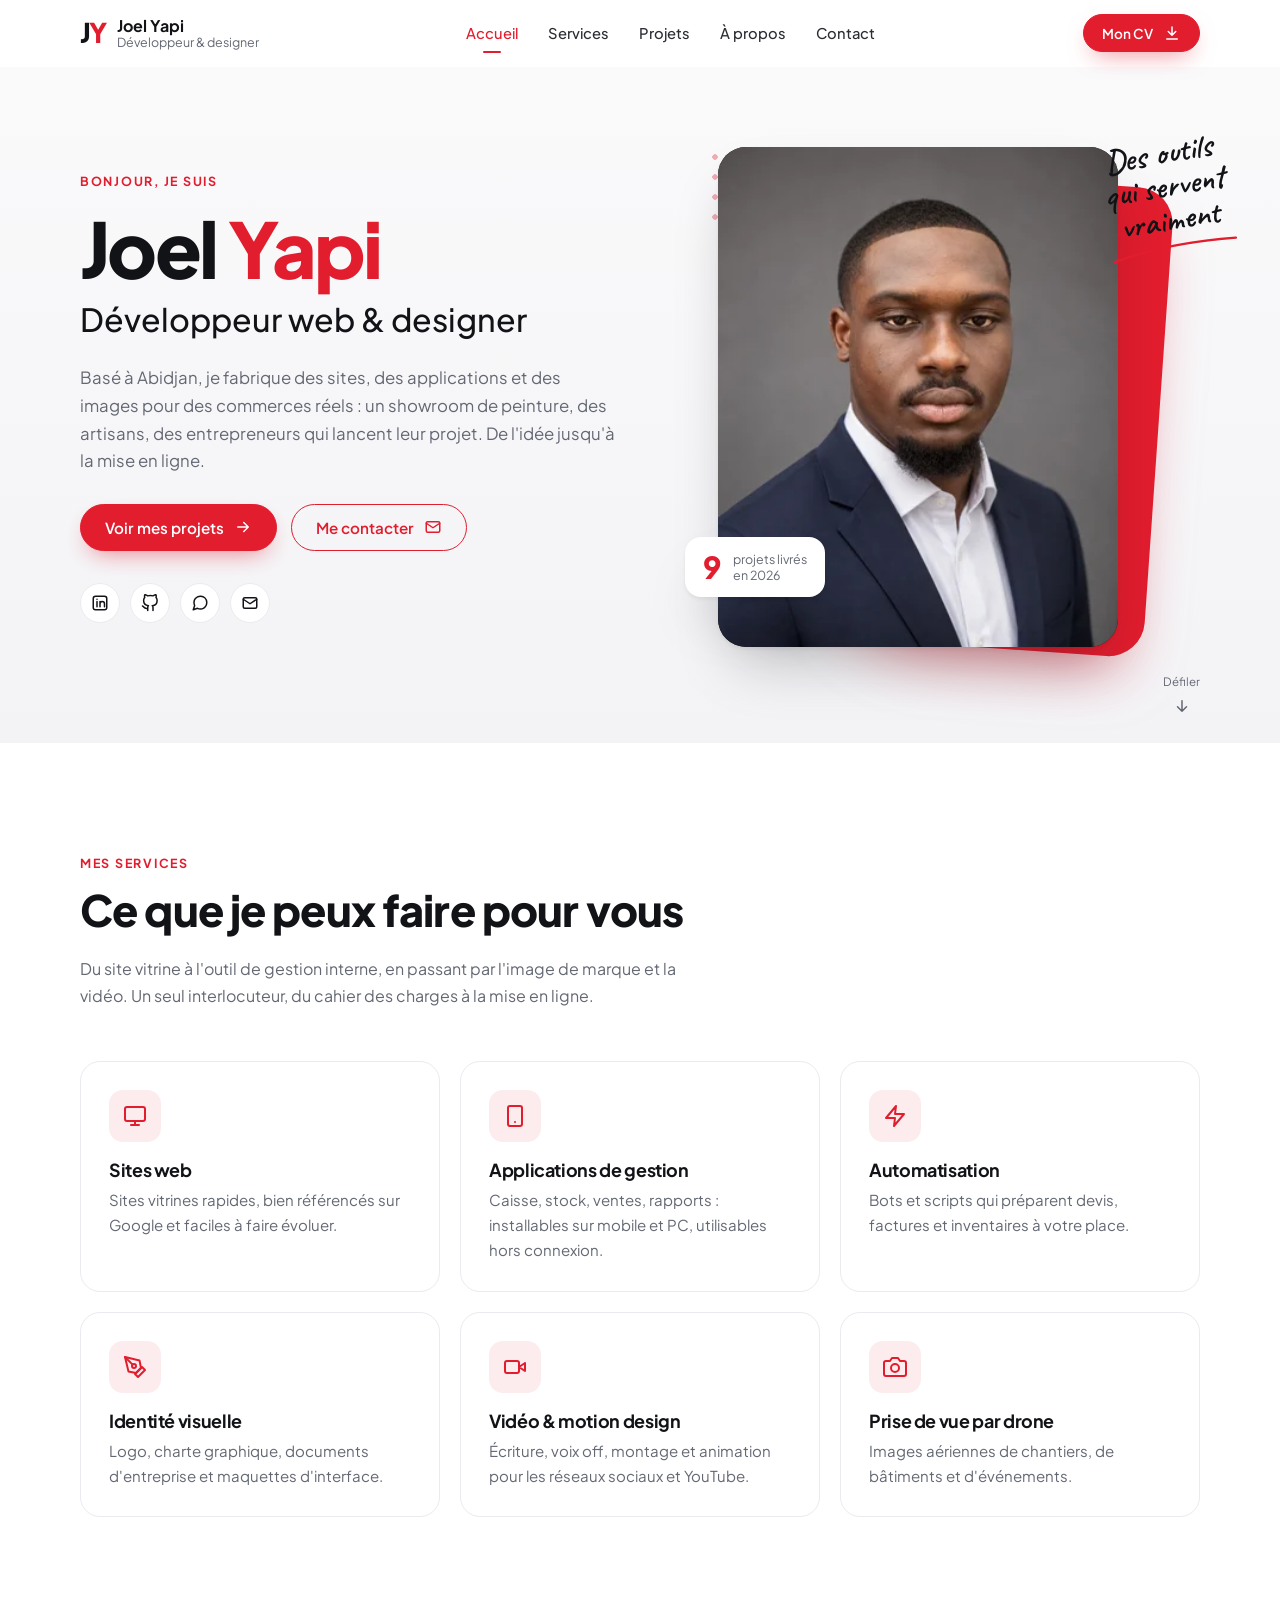
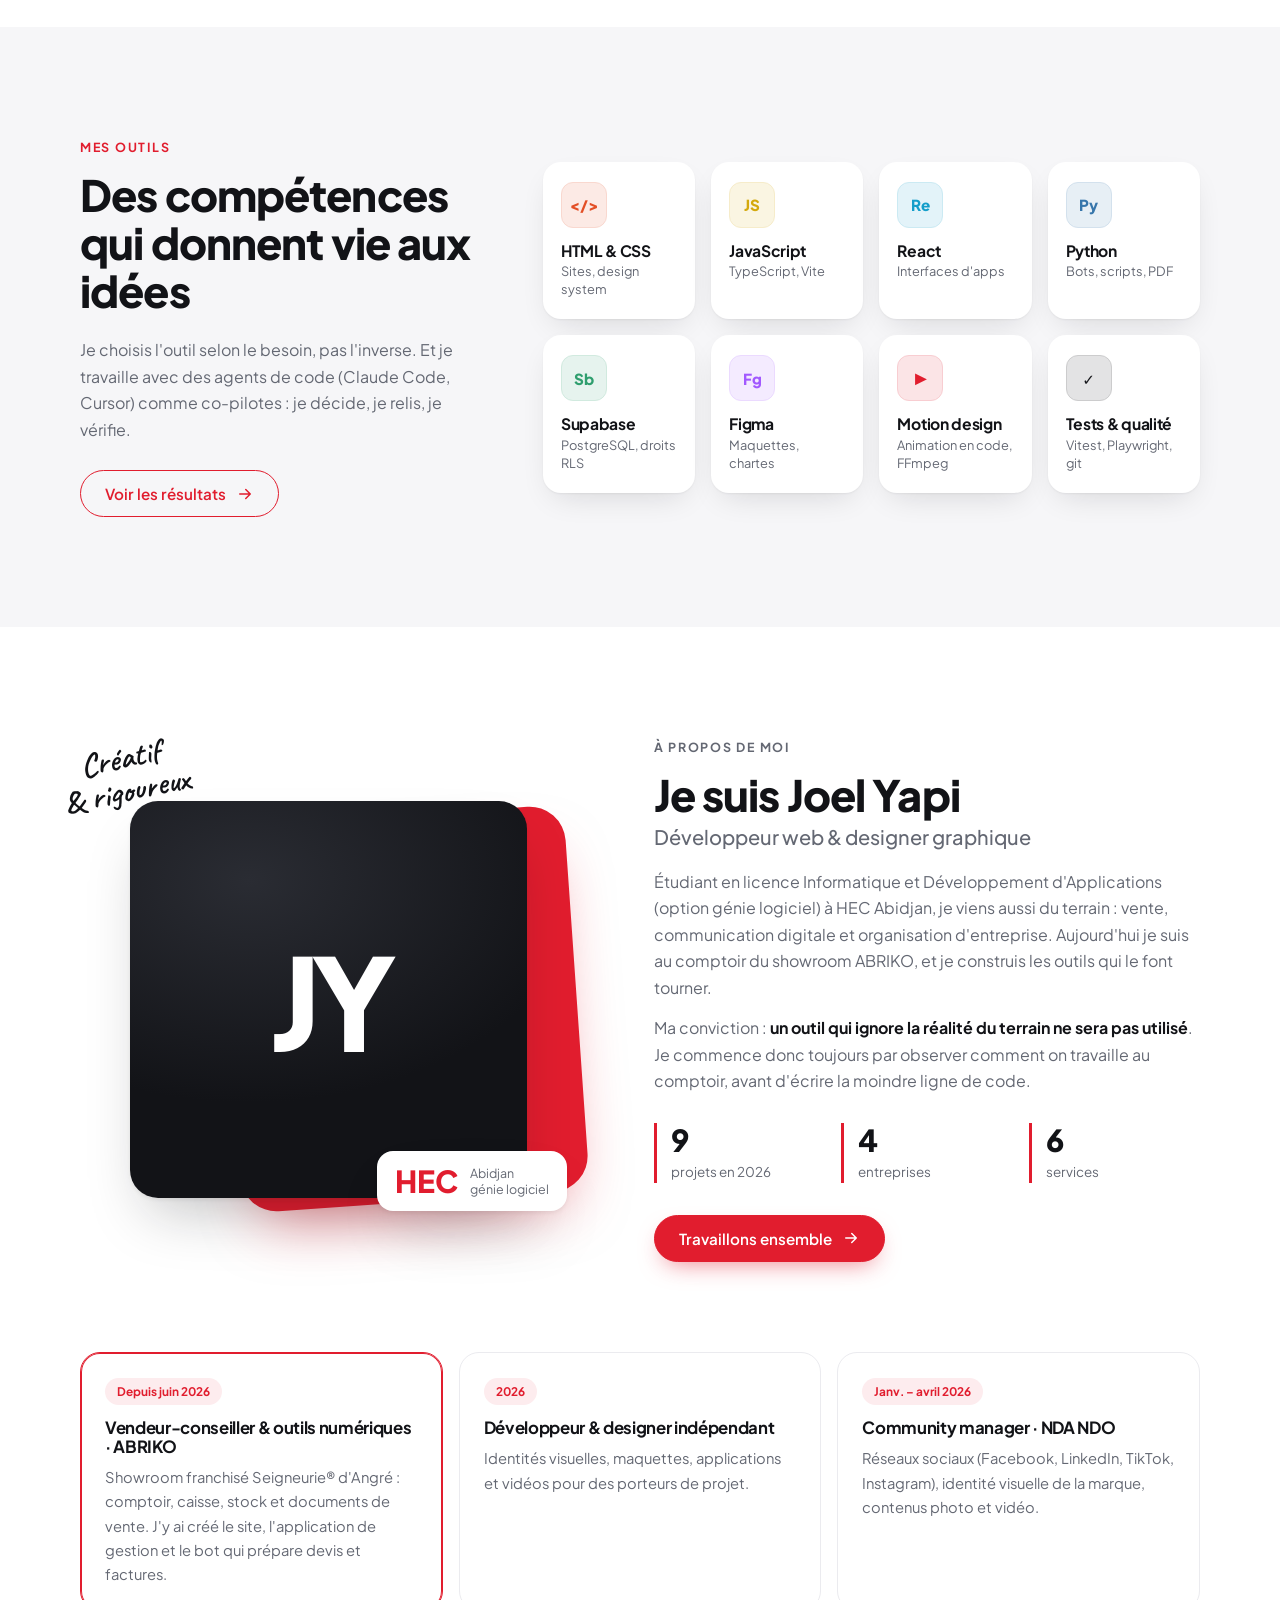
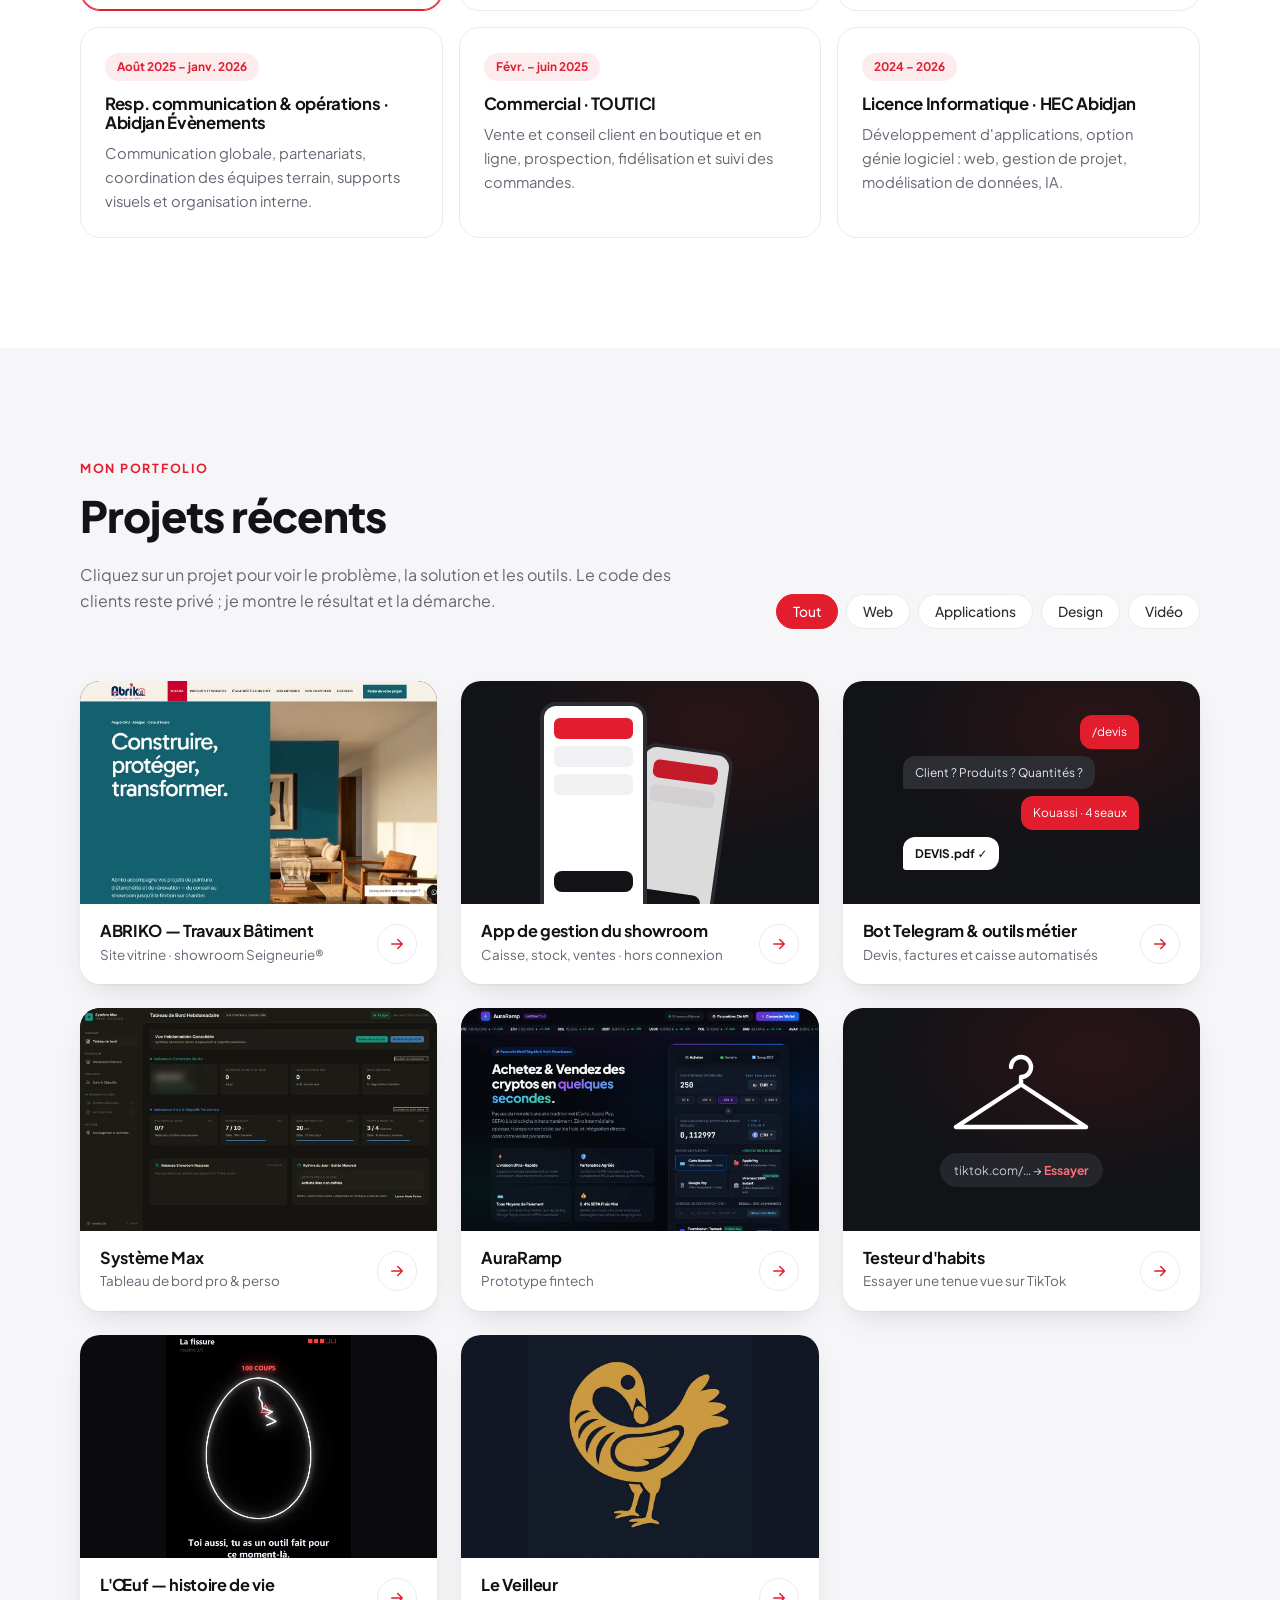
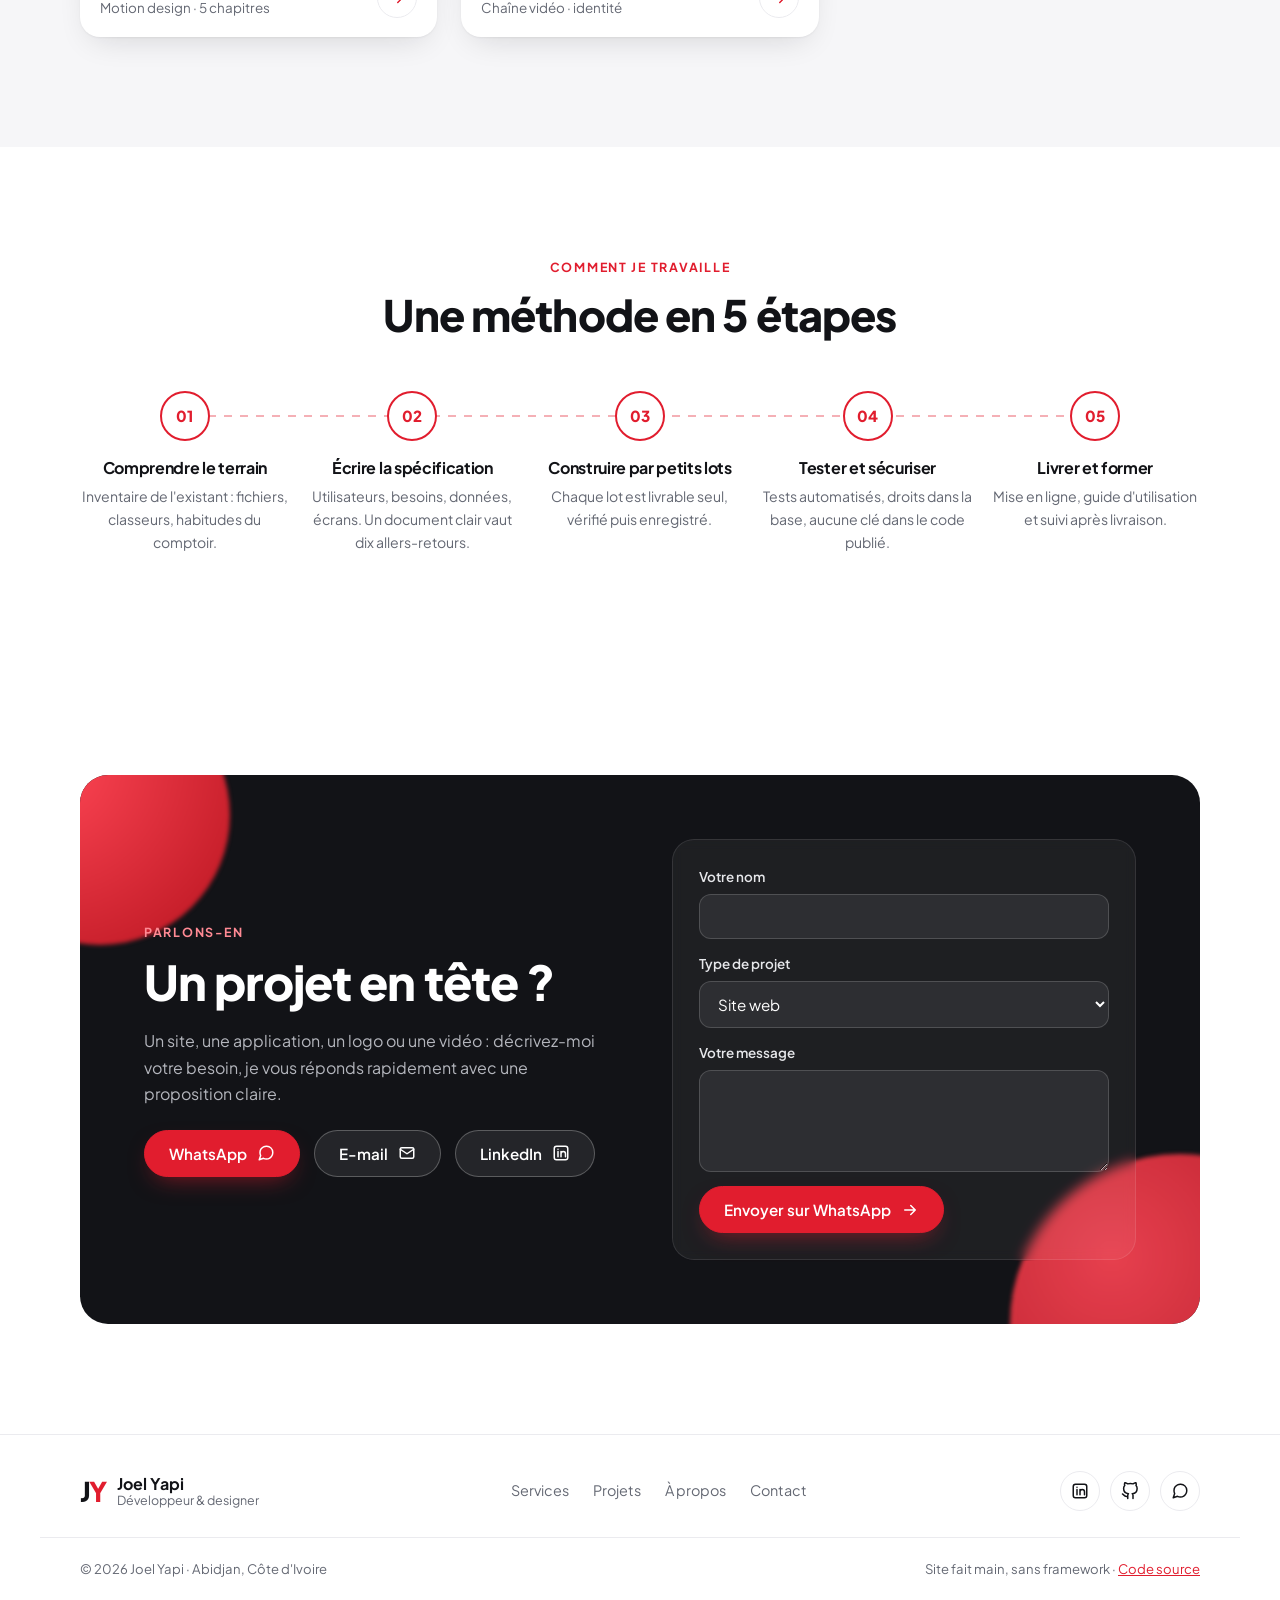
==== commit 796f5e83: "Parcours : ajout de l'expérience ABRIKO" ====
--- a/index.html
+++ b/index.html
@@ -177,11 +177,11 @@
       <p class="eyebrow">À propos de moi</p>
       <h2>Je suis Joel Yapi</h2>
       <p class="role">Développeur web & designer graphique</p>
-      <p>Étudiant en licence Informatique et Développement d'Applications (option génie logiciel) à HEC Abidjan, je viens aussi du terrain : vente, communication digitale et organisation d'entreprise. Aujourd'hui je construis des outils sur mesure pour des entreprises ivoiriennes.</p>
+      <p>Étudiant en licence Informatique et Développement d'Applications (option génie logiciel) à HEC Abidjan, je viens aussi du terrain : vente, communication digitale et organisation d'entreprise. Aujourd'hui je suis au comptoir du showroom ABRIKO, et je construis les outils qui le font tourner.</p>
       <p>Ma conviction : <strong>un outil qui ignore la réalité du terrain ne sera pas utilisé</strong>. Je commence donc toujours par observer comment on travaille au comptoir, avant d'écrire la moindre ligne de code.</p>
       <dl class="stats">
         <div><dt>9</dt><dd>projets en 2026</dd></div>
-        <div><dt>3</dt><dd>entreprises</dd></div>
+        <div><dt>4</dt><dd>entreprises</dd></div>
         <div><dt>6</dt><dd>services</dd></div>
       </dl>
       <a class="btn" href="#contact">Travaillons ensemble <svg class="i"><use href="#i-arrow"/></svg></a>
@@ -190,7 +190,8 @@
 
   <div class="wrap">
     <ol class="timeline">
-      <li><span class="when">2026</span><h3>Développeur & designer indépendant</h3><p>Sites, applications, automatisation et identités pour un showroom de peinture, des artisans et des porteurs de projet.</p></li>
+      <li class="now"><span class="when">Depuis juin 2026</span><h3>Vendeur-conseiller & outils numériques · ABRIKO</h3><p>Showroom franchisé Seigneurie® d'Angré : comptoir, caisse, stock et documents de vente. J'y ai créé le site, l'application de gestion et le bot qui prépare devis et factures.</p></li>
+      <li><span class="when">2026</span><h3>Développeur & designer indépendant</h3><p>Identités visuelles, maquettes, applications et vidéos pour des porteurs de projet.</p></li>
       <li><span class="when">Janv. – avril 2026</span><h3>Community manager · NDA NDO</h3><p>Réseaux sociaux (Facebook, LinkedIn, TikTok, Instagram), identité visuelle de la marque, contenus photo et vidéo.</p></li>
       <li><span class="when">Août 2025 – janv. 2026</span><h3>Resp. communication & opérations · Abidjan Évènements</h3><p>Communication globale, partenariats, coordination des équipes terrain, supports visuels et organisation interne.</p></li>
       <li><span class="when">Févr. – juin 2025</span><h3>Commercial · TOUTICI</h3><p>Vente et conseil client en boutique et en ligne, prospection, fidélisation et suivi des commandes.</p></li>
--- a/style.css
+++ b/style.css
@@ -240,8 +240,9 @@
 
 .timeline {
   list-style: none; padding: 0; margin: clamp(56px, 8vw, 90px) 0 0;
-  display: grid; grid-template-columns: repeat(auto-fit, minmax(200px, 1fr)); gap: 16px;
-}
+  display: grid; grid-template-columns: repeat(3, 1fr); gap: 16px;
+}
+.timeline li.now { border-color: var(--red); box-shadow: 0 0 0 1px var(--red) inset; }
 .timeline li { border: 1px solid var(--line); border-radius: var(--radius); padding: 24px; position: relative; }
 .when {
   display: inline-block; font-size: .74rem; font-weight: 700; color: var(--red);
@@ -444,7 +445,7 @@
   .scroll { display: none; }
   .services { grid-template-columns: repeat(2, 1fr); }
   .split, .about { grid-template-columns: 1fr; }
-  .grid { grid-template-columns: repeat(2, 1fr); }
+  .grid, .timeline { grid-template-columns: repeat(2, 1fr); }
   .steps { grid-template-columns: repeat(3, 1fr); row-gap: 36px; }
   .steps::before { display: none; }
   .cta-band { grid-template-columns: 1fr; }
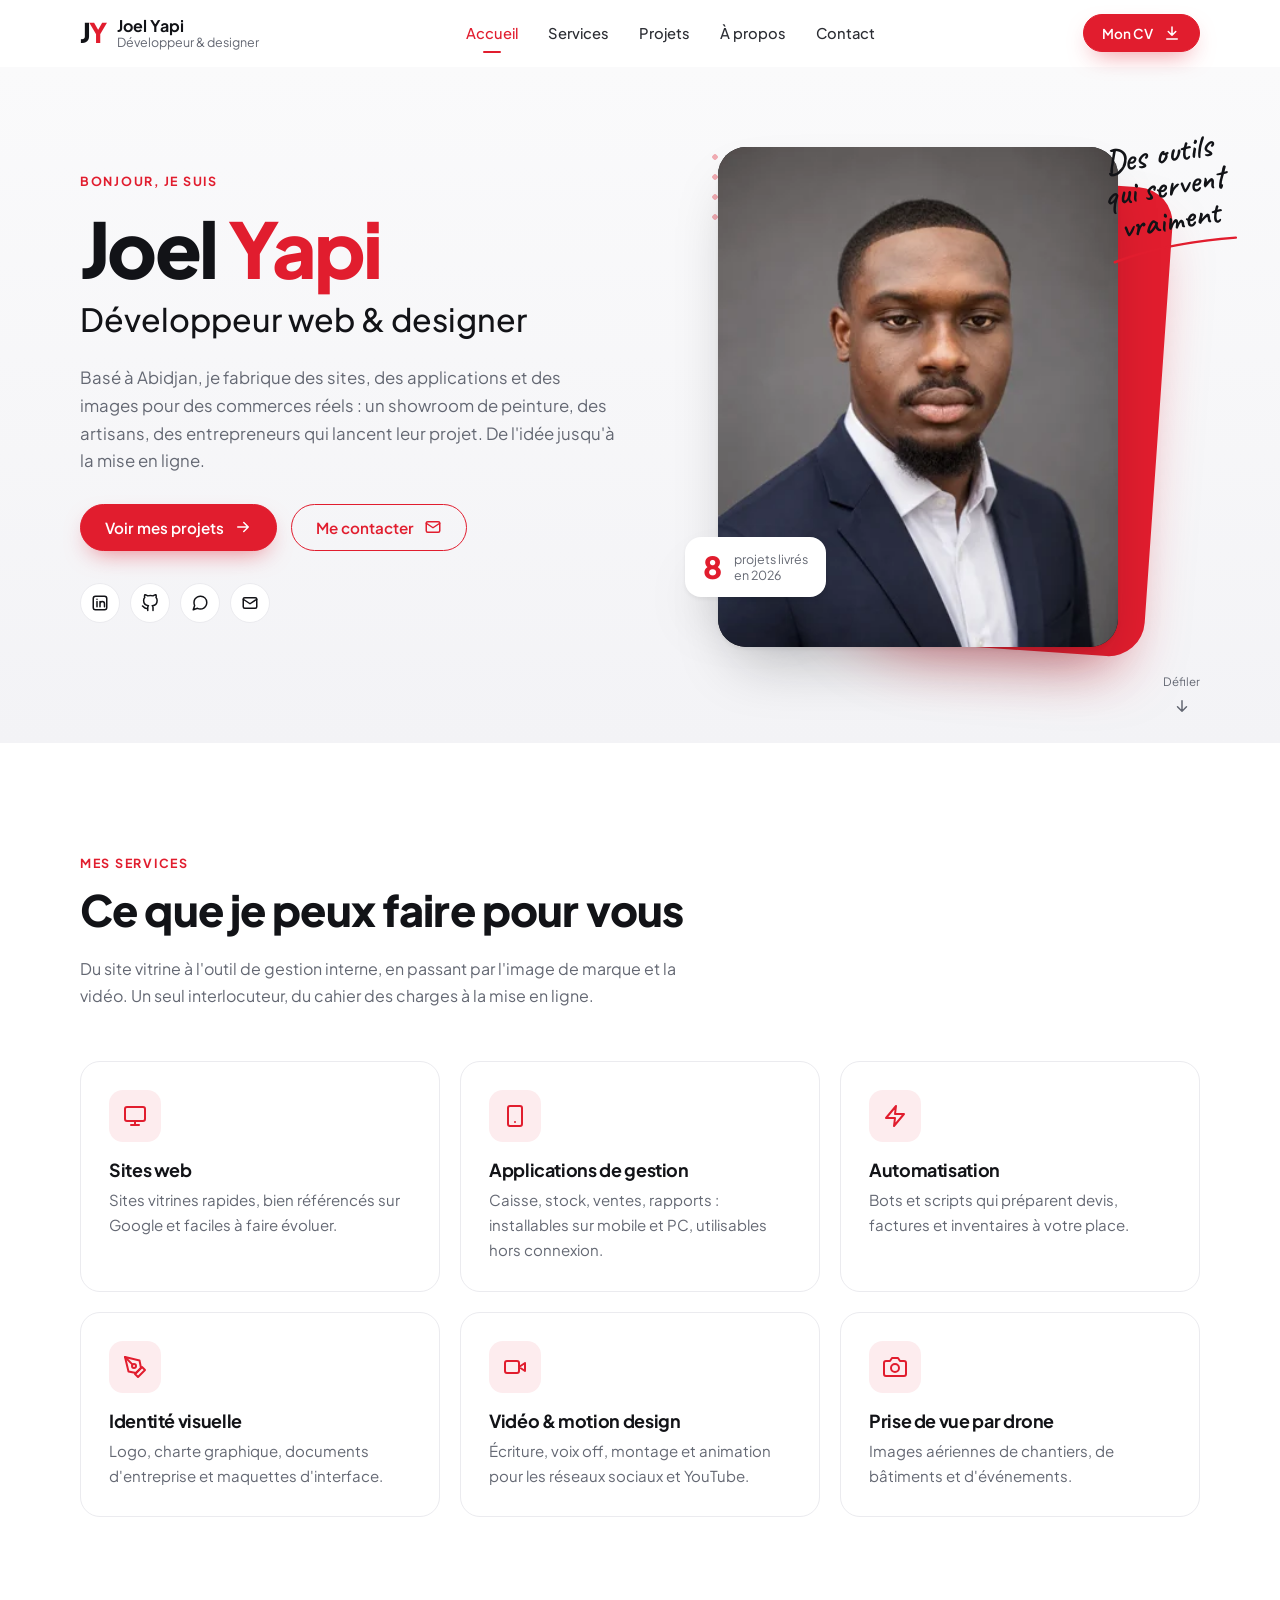
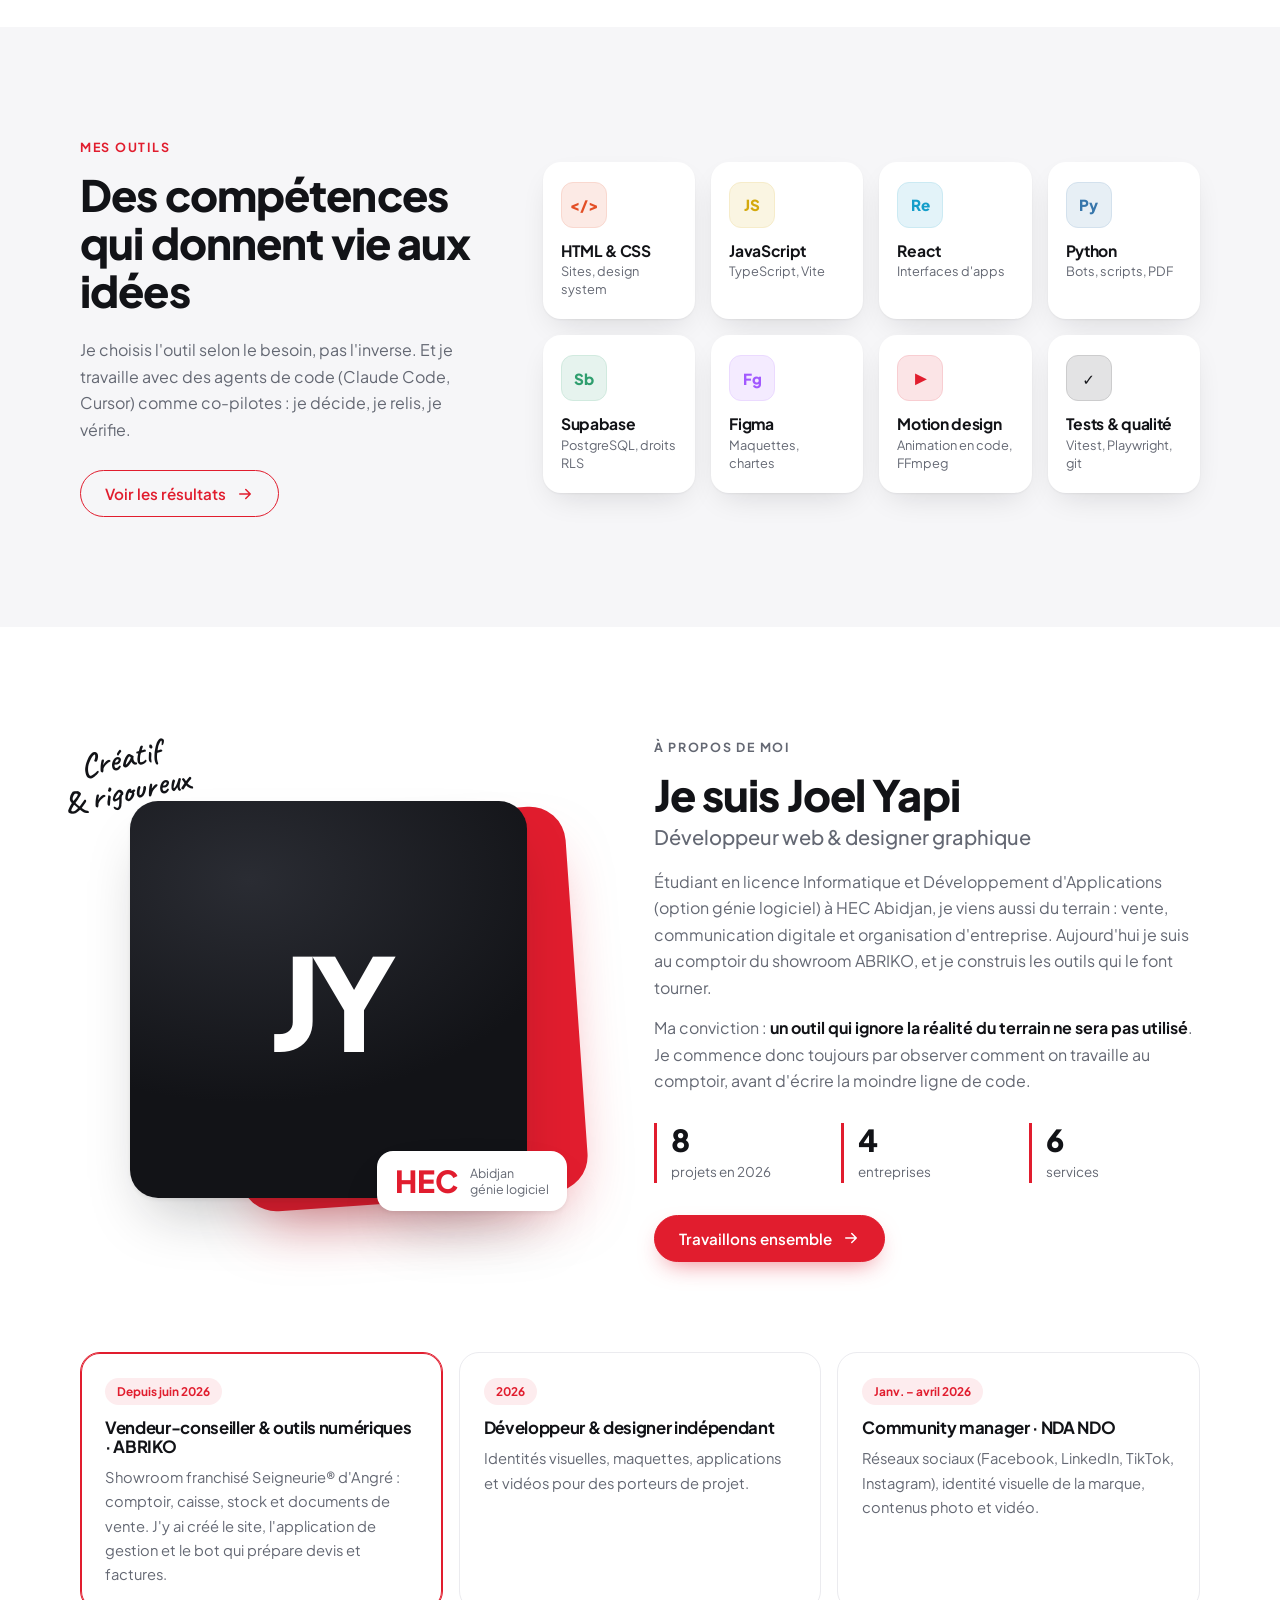
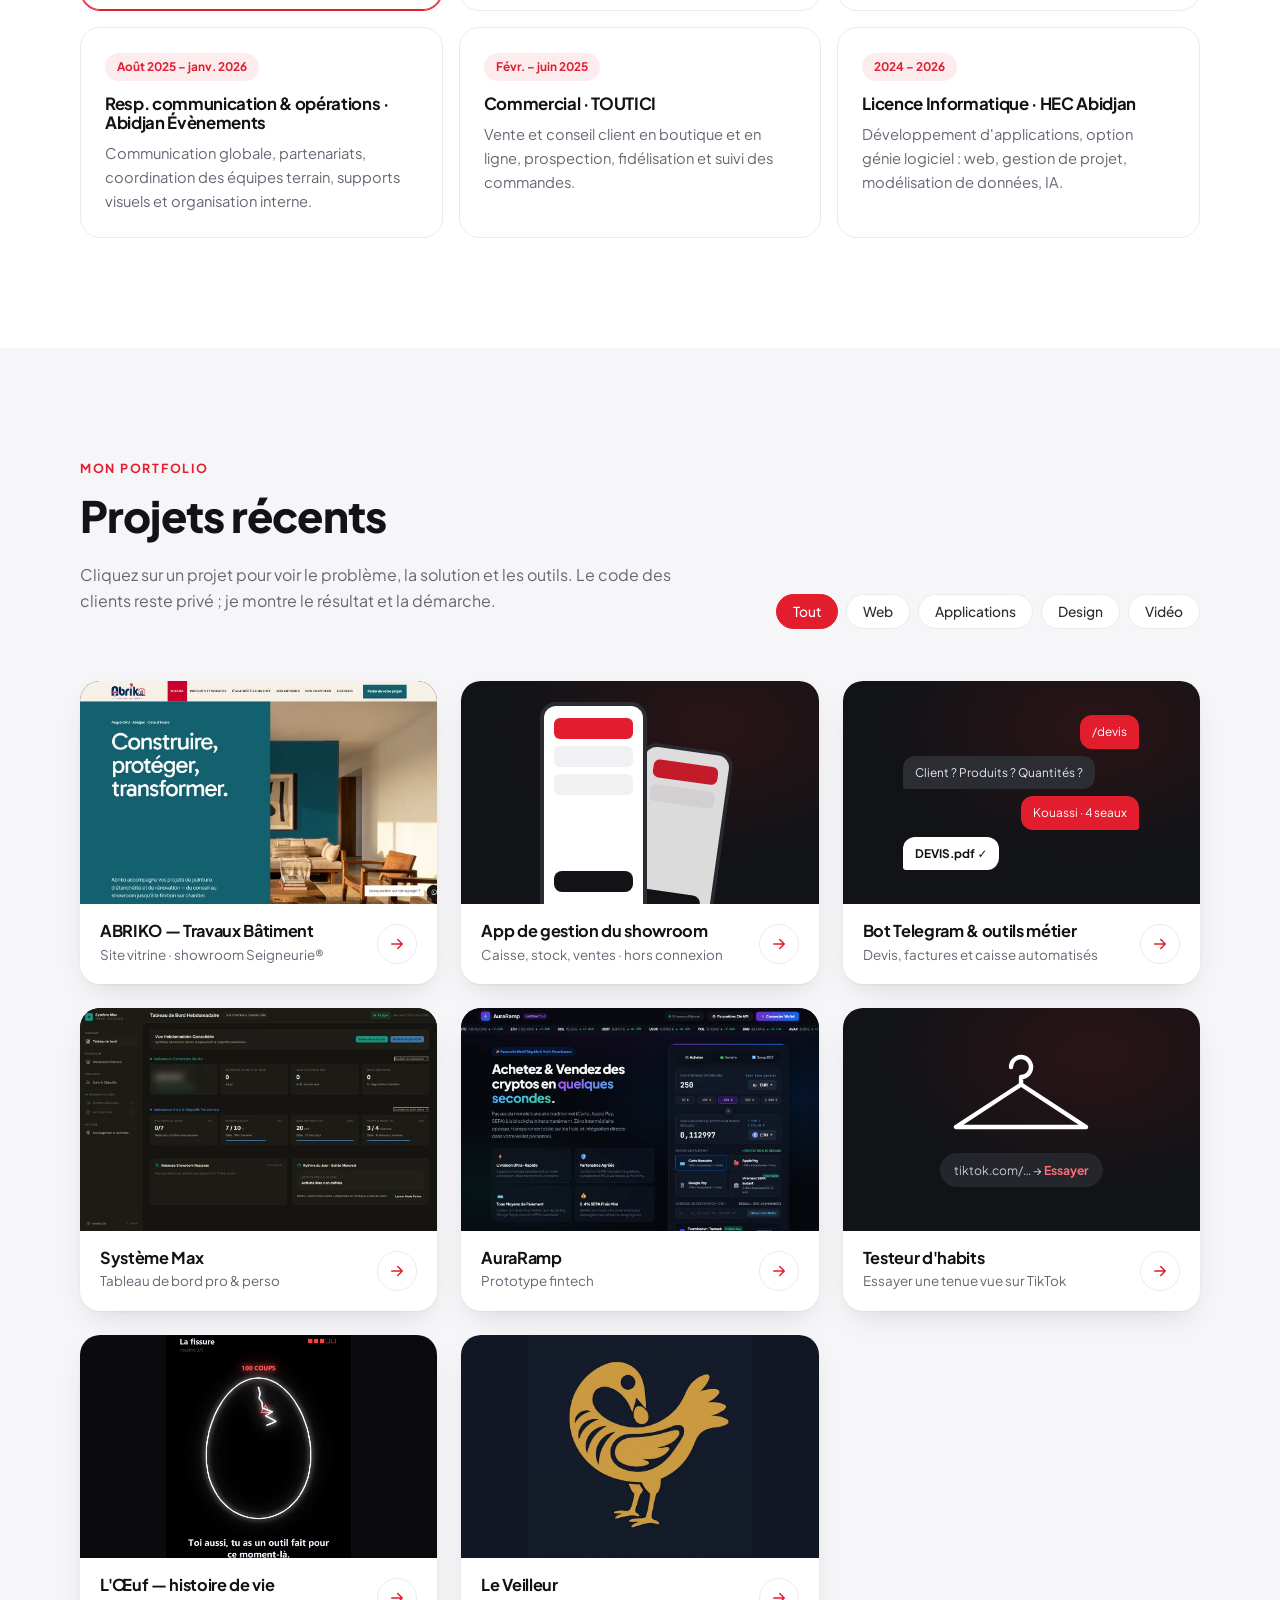
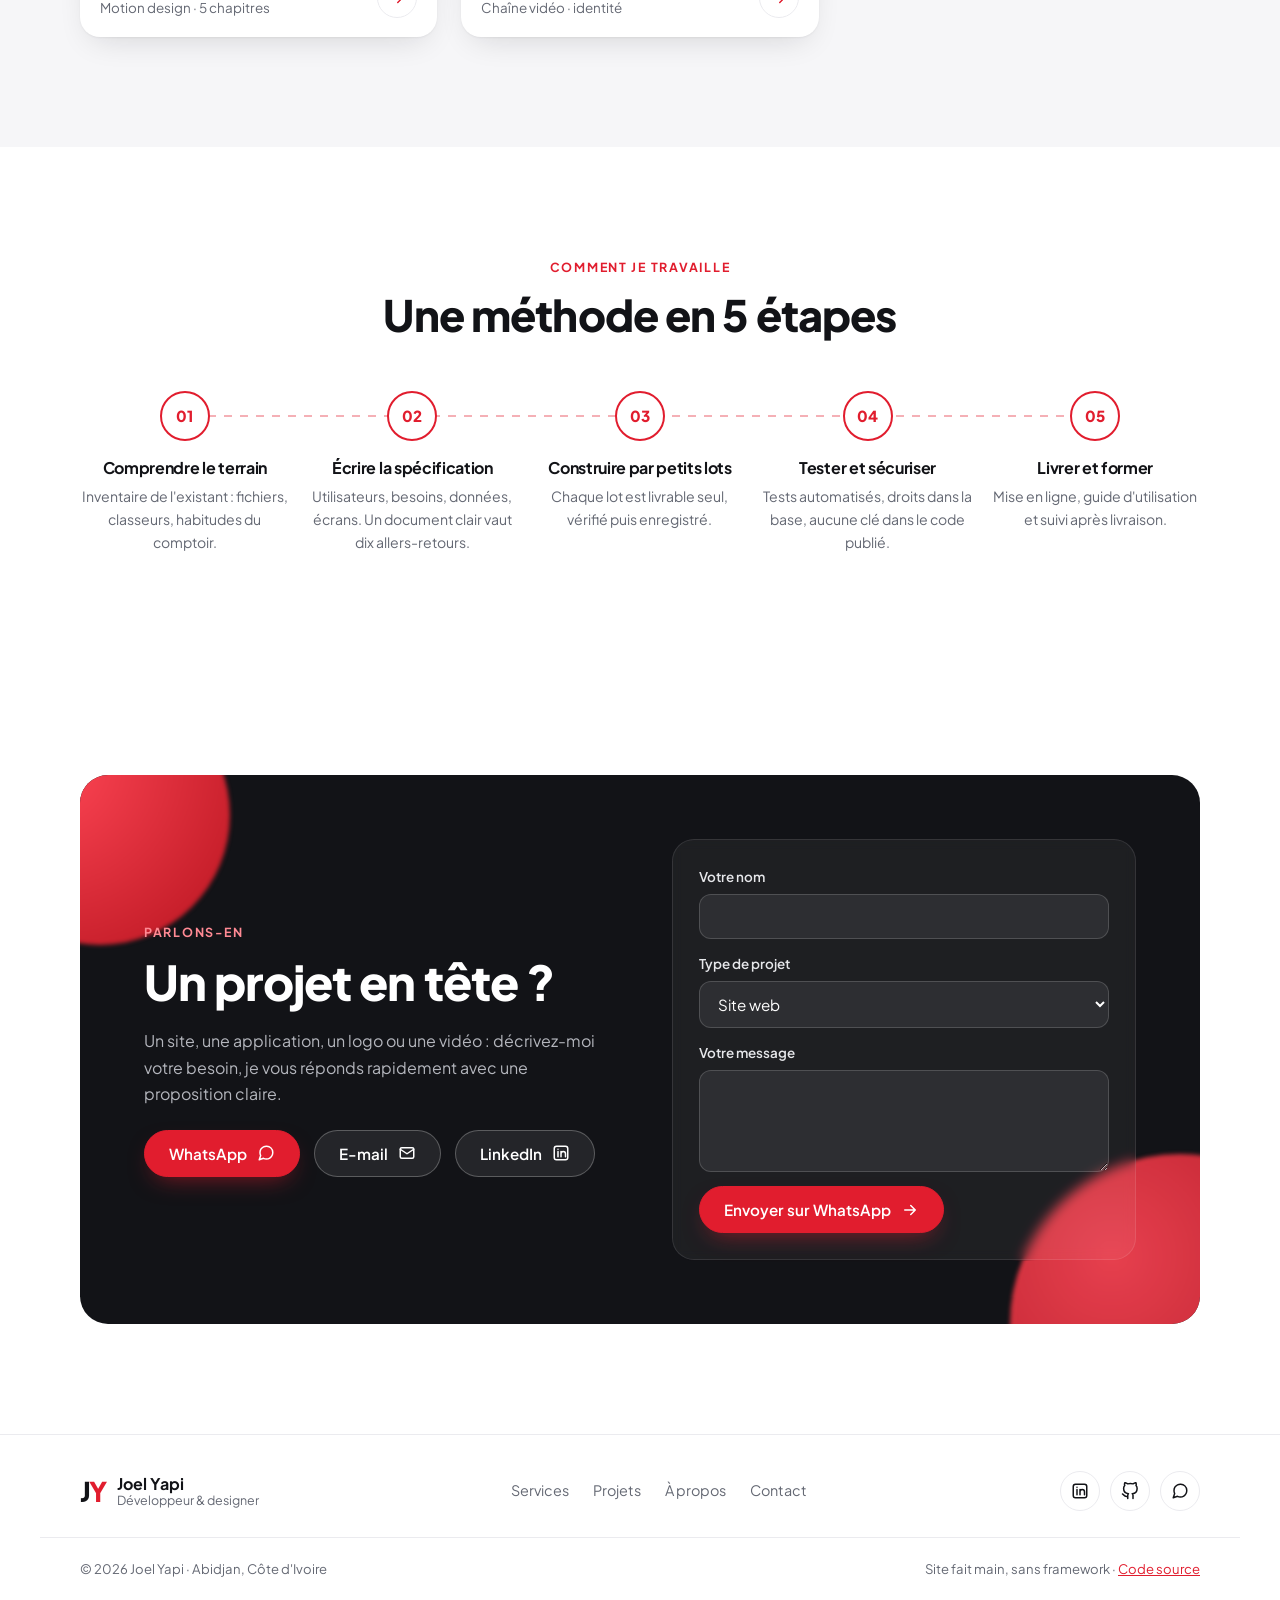
==== commit f56100d2: "Retrait d'un projet confidentiel" ====
--- a/index.html
+++ b/index.html
@@ -87,7 +87,7 @@
       <svg viewBox="0 0 160 20"><path d="M4 14c40-8 90-10 152-4"/></svg>
     </p>
     <div class="float-card" aria-hidden="true">
-      <strong>9</strong><span>projets livrés<br>en 2026</span>
+      <strong>8</strong><span>projets livrés<br>en 2026</span>
     </div>
   </div>
 
@@ -180,7 +180,7 @@
       <p>Étudiant en licence Informatique et Développement d'Applications (option génie logiciel) à HEC Abidjan, je viens aussi du terrain : vente, communication digitale et organisation d'entreprise. Aujourd'hui je suis au comptoir du showroom ABRIKO, et je construis les outils qui le font tourner.</p>
       <p>Ma conviction : <strong>un outil qui ignore la réalité du terrain ne sera pas utilisé</strong>. Je commence donc toujours par observer comment on travaille au comptoir, avant d'écrire la moindre ligne de code.</p>
       <dl class="stats">
-        <div><dt>9</dt><dd>projets en 2026</dd></div>
+        <div><dt>8</dt><dd>projets en 2026</dd></div>
         <div><dt>4</dt><dd>entreprises</dd></div>
         <div><dt>6</dt><dd>services</dd></div>
       </dl>
